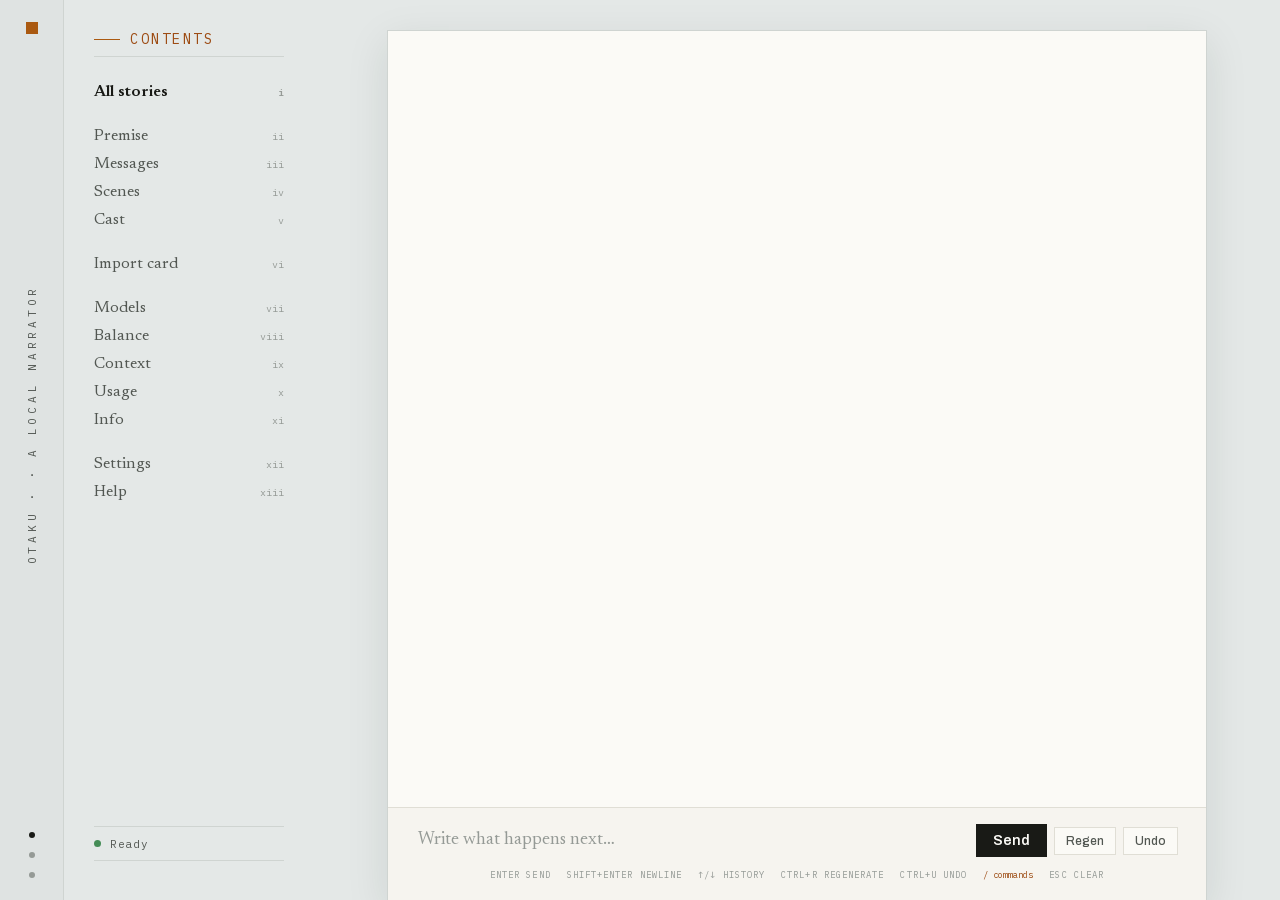
==== otaku/web/static/index.html @ f1e718d3 "The web goes REST — a button calls an endpoint, the prompt takes prose alone — and a reply typesets " ====
<!doctype html>
<html lang="en">
<head>
<meta charset="utf-8">
<meta name="viewport" content="width=device-width, initial-scale=1">
<title>otaku</title>
<!-- A placeholder mark until the app has its own again: the accent square,
     and the greyed copy `shell.disconnected` swaps in when otaku stops. -->
<link rel="icon" href="data:image/svg+xml,%3Csvg%20xmlns='http://www.w3.org/2000/svg'%20viewBox='0%200%2016%2016'%3E%3Crect%20x='3'%20y='3'%20width='10'%20height='10'%20fill='%23b06636'/%3E%3C/svg%3E" data-offline="data:image/svg+xml,%3Csvg%20xmlns='http://www.w3.org/2000/svg'%20viewBox='0%200%2016%2016'%3E%3Crect%20x='3'%20y='3'%20width='10'%20height='10'%20fill='%23a0a0a0'/%3E%3C/svg%3E">
<link rel="stylesheet" href="app.css">
<!-- The reader's own styles, loaded last so anything in them wins. Served from
     the state dir (web/custom.css); an empty stylesheet when there is none. -->
<link rel="stylesheet" href="custom.css">
</head>
<body>

<!-- =========================================================================
     SHELL — the spine, the contents, and the page. Everything otaku has to
     SAY goes to the one status line at the foot of the contents: what the
     worker is doing, what a command answered, and that the server went away.
     ====================================================================== -->
<div class="otk-app">
  <nav class="otk-spine" aria-label="Application">
    <span class="otk-spine__mark"></span>
    <div class="otk-spine__name"><span>otaku · <span data-fact="version"></span> · a local narrator</span></div>
    <button type="button" class="otk-spine__toggle" id="otk-rail-toggle" aria-controls="otk-rail" aria-expanded="false">contents</button>
    <div class="otk-spine__dots" aria-hidden="true">
      <span class="otk-spine__dot" aria-current="true"></span>
      <span class="otk-spine__dot"></span>
      <span class="otk-spine__dot"></span>
    </div>
  </nav>

  <nav class="otk-rail" id="otk-rail" aria-label="Contents">
    <div class="otk-rail__head"><span class="otk-eyebrow">Contents</span></div>
    <div class="otk-toc">
      <button type="button" class="otk-toc__row otk-toc__row--lead" data-command="/stories"><span>All stories</span><span class="otk-toc__folio">i</span></button>
      <span class="otk-toc__gap"></span>
      <button type="button" class="otk-toc__row" data-command="/system"><span>Premise</span><span class="otk-toc__folio">ii</span></button>
      <button type="button" class="otk-toc__row" data-goto="messages"><span>Messages</span><span class="otk-toc__folio">iii</span></button>
      <button type="button" class="otk-toc__row" data-command="/lore"><span>Scenes</span><span class="otk-toc__folio">iv</span></button>
      <button type="button" class="otk-toc__row" data-command="/cast"><span>Cast</span><span class="otk-toc__folio">v</span></button>
      <span class="otk-toc__gap"></span>
      <button type="button" class="otk-toc__row" data-command="/card"><span>Import card</span><span class="otk-toc__folio">vi</span></button>
      <span class="otk-toc__gap"></span>
      <button type="button" class="otk-toc__row" data-command="/model"><span>Models</span><span class="otk-toc__folio">vii</span></button>
      <button type="button" class="otk-toc__row" data-command="/balance"><span>Balance</span><span class="otk-toc__folio">viii</span></button>
      <button type="button" class="otk-toc__row" data-command="/context"><span>Context</span><span class="otk-toc__folio">ix</span></button>
      <button type="button" class="otk-toc__row" data-command="/usage"><span>Usage</span><span class="otk-toc__folio">x</span></button>
      <button type="button" class="otk-toc__row" data-command="/info"><span>Info</span><span class="otk-toc__folio">xi</span></button>
      <span class="otk-toc__gap"></span>
      <button type="button" class="otk-toc__row" data-command="/set"><span>Settings</span><span class="otk-toc__folio">xii</span></button>
      <button type="button" class="otk-toc__row" data-command="/help"><span>Help</span><span class="otk-toc__folio">xiii</span></button>
    </div>

    <!-- STATUS. One reserved line: it holds its height when empty, so nothing
         jumps. The lamp says what the session is doing — answering, working,
         gone — and the text is whatever otaku last had to say. -->
    <div class="otk-status otk-status--idle" role="status" aria-live="polite">
      <span class="otk-status__lamp"></span>
      <span class="otk-status__text"></span>
      <button type="button" class="otk-status__action" hidden></button>
    </div>

    <!-- The model in the corner is where a reader looks to check it and
         reaches to change it: the foot IS the picker's button. -->
    <button type="button" class="otk-rail__foot" data-command="/model">
      <span class="otk-rail__model" data-fact="model"></span>
      <span data-fact="engine"></span>
    </button>
  </nav>

  <main class="otk-main">
    <article class="otk-page">
      <header class="otk-runhead">
        <span class="otk-runhead__title" data-fact="story"></span>
        <span class="otk-runhead__folio" data-fact="turns"></span>
      </header>

      <!-- Turns are appended here, all of them ordinary flow children: an
           assistant reply is an <article class="otk-reply"> of prose (its
           `.otk-generating__status` under it while it arrives), a played
           line a .otk-turn interjection, a failure an .otk-error block, and
           the .otk-gap after an undo is the space the flow holds open so
           the page does not move under the reader. -->
      <div class="otk-transcript" role="log" aria-live="polite">
      </div>

      <footer class="otk-composer">
        <!-- the prefix menu: the story's own typed openers, from the shared
             table's syntax rows — built by composer.js, never hand-listed -->
        <div class="otk-prefixes" role="listbox" aria-label="Prefixes" hidden></div>

        <div class="otk-composer__row">
          <div class="otk-composer__input">
            <label class="otk-label" for="otk-msg" hidden>Your next turn</label>
            <textarea id="otk-msg" rows="1" placeholder="Write what happens next&hellip;"></textarea>
          </div>
          <div class="otk-composer__verbs">
            <!-- Send while the box is the reader's, Stop while the model has
                 it: one place, because they are one turn. Regen and Undo act
                 on the last exchange, which is why they live beside it. -->
            <button type="button" class="otk-btn otk-btn--primary" data-send>Send</button>
            <button type="button" class="otk-btn otk-btn--stop" data-stop hidden><span class="otk-btn__square"></span> Stop</button>
            <button type="button" class="otk-btn otk-btn--quiet" data-turn="regen">Regen</button>
            <button type="button" class="otk-btn otk-btn--quiet" data-turn="undo">Undo</button>
          </div>
        </div>

        <p class="otk-hints">
          <span>enter send</span><span>shift+enter newline</span><span>&uarr;/&darr; history</span>
          <span>ctrl+r regenerate</span><span>ctrl+u undo</span>
          <button type="button" class="otk-accent-ink" data-prefixes>/ commands</button>
          <span>esc clear</span>
        </p>
      </footer>
    </article>
  </main>
</div>


<!-- =========================================================================
     PANELS — auxiliary tools the reader steps out to. Native dialogs: the
     scrim is the backdrop, stacking and focus are the platform's.
     ====================================================================== -->

<!-- level 1: every story -->
<dialog class="otk-panel" data-popup="/stories" aria-label="Stories">
  <header class="otk-panel__head">
    <span class="otk-eyebrow">Stories</span>
    <span class="otk-push"></span>
    <button type="button" class="otk-btn" data-command="/new">New story</button>
    <button type="button" class="otk-btn" data-command="/import">Import story</button>
    <button type="button" class="otk-btn otk-close">Close <span class="otk-btn__key">esc</span></button>
  </header>

  <div class="otk-panel__body otk-panel__body--split">
    <div class="otk-col otk-col--divided">
      <div class="otk-col__scroll" data-list role="listbox" aria-label="Stories" tabindex="0"></div>
      <div class="otk-col__pinned">
        <label class="otk-label" for="otk-filter-stories" hidden>Filter</label>
        <input class="otk-filter" id="otk-filter-stories" type="search" placeholder="filter titles, arcs, message text">
      </div>
    </div>
    <!-- the body scrolls; the verbs are pinned under it, so a longer or
         shorter story never moves the button a reader is aiming at -->
    <div class="otk-detail">
      <div class="otk-detail__scroll" data-detail></div>
      <div class="otk-actions" data-actions></div>
    </div>
  </div>

  <footer class="otk-panel__foot"><span data-note></span></footer>
</dialog>

<!-- level 2: inside one story. Four tabs share this shell. -->
<dialog class="otk-panel" data-popup="/story" aria-label="Story">
  <header class="otk-panel__head">
    <span class="otk-eyebrow" data-story-title>Story</span>
    <span class="otk-push"></span>
    <button type="button" class="otk-btn" data-back>&larr; All stories</button>
    <button type="button" class="otk-btn otk-close">Close <span class="otk-btn__key">esc</span></button>
  </header>

  <div class="otk-tabs" role="tablist">
    <button type="button" class="otk-tab" role="tab" data-tab="premise">Premise</button>
    <button type="button" class="otk-tab" role="tab" data-tab="messages">Messages</button>
    <button type="button" class="otk-tab" role="tab" data-tab="scenes">Scenes</button>
    <button type="button" class="otk-tab" role="tab" data-tab="cast">Cast</button>
    <span class="otk-tabs__aside" data-tabs-aside></span>
  </div>

  <!-- messages: index rail, one line a turn, a reader at full measure -->
  <div class="otk-panel__body otk-panel__body--dossier" data-pane="messages" hidden>
    <div class="otk-index" data-index aria-label="Scenes"></div>
    <div class="otk-col otk-col--divided otk-col--messages">
      <div class="otk-col__scroll" data-list role="listbox" aria-label="Messages" tabindex="0"></div>
      <div class="otk-col__pinned">
        <label class="otk-label" for="otk-filter-messages" hidden>Filter</label>
        <input class="otk-filter" id="otk-filter-messages" type="search" placeholder="filter messages">
      </div>
    </div>
    <div class="otk-detail otk-detail--reader">
      <div class="otk-detail__scroll" data-detail></div>
      <div class="otk-actions" data-actions></div>
    </div>
  </div>

  <!-- scenes and cast share this pane shape: index, reading, apparatus margin -->
  <div class="otk-panel__body otk-panel__body--dossier" data-pane="scenes" hidden>
    <div class="otk-index" data-index aria-label="Scenes"></div>
    <div class="otk-reading" data-reading></div>
    <aside class="otk-margin" data-margin></aside>
  </div>

  <div class="otk-panel__body otk-panel__body--dossier" data-pane="cast" hidden>
    <div class="otk-index" data-index aria-label="Cast"></div>
    <div class="otk-reading" data-reading></div>
    <aside class="otk-margin" data-margin></aside>
  </div>

  <!-- premise: no index, one reading measure. The two ways the text gets
       here: typed, or read out of a file the reader picks — the FILE never
       leaves this machine's browser. -->
  <div class="otk-panel__body otk-panel__body--premise" data-pane="premise" hidden>
    <div class="otk-premise">
      <span class="otk-label otk-label--accent">the premise of this story</span>
      <h3 class="otk-reading__title otk-reading__title--lg">Premise</h3>
      <p class="otk-note otk-premise__lede">Sent as the system message, ahead of the scene, the cast and the recent turns.</p>
      <label class="otk-label" for="otk-premise-text" hidden>Premise</label>
      <textarea class="otk-premise__body" id="otk-premise-text" spellcheck="false"></textarea>
      <div class="otk-actions">
        <button type="button" class="otk-btn otk-btn--primary" data-save-system>Save premise</button>
        <button type="button" class="otk-btn" data-import-system>Read from a file&hellip;</button>
        <span class="otk-premise__state" data-premise-state></span>
      </div>
    </div>
  </div>

  <footer class="otk-panel__foot"><span data-note></span></footer>
</dialog>

<!-- models, with provider configuration on its own tab -->
<dialog class="otk-panel otk-panel--wide" data-popup="/model" aria-label="Models">
  <header class="otk-panel__head">
    <span class="otk-eyebrow">Models</span>
    <span class="otk-memory"><span class="otk-label">memory</span><span class="otk-memory__value" data-memory></span></span>
    <button type="button" class="otk-btn otk-close">Close <span class="otk-btn__key">esc</span></button>
  </header>

  <div class="otk-tabs" role="tablist">
    <button type="button" class="otk-tab" role="tab" data-tab="models">Models</button>
    <button type="button" class="otk-tab" role="tab" data-tab="providers">Providers</button>
    <span class="otk-tabs__aside" data-tabs-aside></span>
  </div>

  <div class="otk-panel__body otk-panel__body--models" data-pane="models" hidden>
    <div class="otk-col otk-col--divided">
      <div class="otk-col__scroll" data-list role="listbox" aria-label="Models" tabindex="0"></div>
      <div class="otk-col__pinned">
        <label class="otk-label" for="otk-filter-models" hidden>Filter</label>
        <input class="otk-filter" id="otk-filter-models" type="search" placeholder="filter model name">
      </div>
    </div>
    <div class="otk-detail">
      <div class="otk-detail__scroll" data-detail></div>
      <div class="otk-actions" data-actions></div>
    </div>
  </div>

  <div class="otk-panel__body otk-panel__body--split" data-pane="providers" hidden>
    <div class="otk-col otk-col--divided">
      <div class="otk-col__scroll" data-list role="listbox" aria-label="Providers" tabindex="0"></div>
    </div>
    <div class="otk-detail">
      <div class="otk-detail__scroll" data-detail></div>
      <div class="otk-actions" data-actions></div>
    </div>
  </div>

  <footer class="otk-panel__foot"><span data-note></span></footer>
</dialog>

<!-- context: the request as a document -->
<dialog class="otk-panel otk-panel--read" data-popup="/context" aria-label="Context">
  <header class="otk-panel__head">
    <span class="otk-eyebrow">Context</span>
    <p class="otk-note">what the next reply will be asked with</p>
    <button type="button" class="otk-btn otk-close">Close <span class="otk-btn__key">esc</span></button>
  </header>
  <div class="otk-context" data-context tabindex="-1" autofocus></div>
  <footer class="otk-panel__foot"><span data-note></span></footer>
</dialog>

<!-- a docket: usage, balance and info all use this slip -->
<dialog data-popup="/report" aria-label="Report">
  <section class="otk-docket">
    <div class="otk-docket__tear"></div>
    <div class="otk-docket__body" tabindex="-1" autofocus>
      <span class="otk-eyebrow" data-title></span>
      <div class="otk-tabs otk-tabs--docket" role="tablist" data-scopes hidden></div>
      <div class="otk-slot" data-report-body></div>
    </div>
    <div class="otk-docket__foot">
      <span class="otk-docket__note" data-note></span>
      <button type="button" class="otk-btn otk-close">Close <span class="otk-btn__key">esc</span></button>
    </div>
    <div class="otk-docket__tear otk-docket__tear--bottom"></div>
  </section>
</dialog>

<!-- the settings docket: every knob is one of the /set commands -->
<dialog data-popup="/set" aria-label="Settings">
  <section class="otk-docket">
    <div class="otk-docket__tear"></div>
    <div class="otk-docket__body" tabindex="-1" autofocus>
      <span class="otk-eyebrow">Settings</span>
      <div class="otk-hr"></div>
      <div class="otk-slot" data-knobs></div>
    </div>
    <div class="otk-docket__foot">
      <span class="otk-docket__note" data-note></span>
      <button type="button" class="otk-btn otk-close">Close <span class="otk-btn__key">esc</span></button>
    </div>
    <div class="otk-docket__tear otk-docket__tear--bottom"></div>
  </section>
</dialog>

<!-- the help docket: the keys, and the language they are typed in -->
<dialog data-popup="/help" aria-label="Help">
  <section class="otk-docket otk-docket--wide">
    <div class="otk-docket__tear"></div>
    <div class="otk-docket__body" tabindex="-1" autofocus>
      <span class="otk-eyebrow">Help</span>
      <div class="otk-hr"></div>
      <div class="otk-slot" data-help-body></div>
    </div>
    <div class="otk-docket__foot">
      <span class="otk-docket__note" data-note></span>
      <button type="button" class="otk-btn otk-close">Close <span class="otk-btn__key">esc</span></button>
    </div>
    <div class="otk-docket__tear otk-docket__tear--bottom"></div>
  </section>
</dialog>


<!-- =========================================================================
     DIALOGS — one decision, always dismissible
     ====================================================================== -->

<dialog class="otk-dialog" data-dialog="delete-story" aria-labelledby="otk-del-title">
  <span class="otk-eyebrow" data-title id="otk-del-title">Delete this story?</span>
  <div class="otk-dialog__subject">
    <span class="otk-dialog__name"></span>
    <span class="otk-index__sub"></span>
  </div>
  <p class="otk-dialog__body"></p>
  <div class="otk-dialog__foot">
    <span class="otk-dialog__escape">esc cancels</span>
    <button type="button" class="otk-btn" data-choice="cancel" autofocus>Cancel</button>
    <button type="button" class="otk-btn otk-btn--danger" data-choice="delete">Delete</button>
  </div>
</dialog>

<!-- the same shape with choices instead of a message: resume above the tail -->
<dialog class="otk-dialog" data-dialog="landing" aria-labelledby="otk-resume-title">
  <span class="otk-eyebrow" data-title id="otk-resume-title"></span>
  <p class="otk-dialog__body"></p>
  <div class="otk-choices" role="radiogroup">
    <button type="button" class="otk-choice" data-select="fork" role="radio" aria-checked="true">
      <span class="otk-choice__name">Fork</span>
      <span class="otk-choice__desc">Continue in a new story from here</span>
    </button>
    <button type="button" class="otk-choice" data-select="truncate" role="radio" aria-checked="false">
      <span class="otk-choice__name">Set aside</span>
      <span class="otk-choice__desc">Keep them out of the story, in the database</span>
    </button>
  </div>
  <div class="otk-dialog__foot">
    <span class="otk-dialog__escape">esc cancels</span>
    <button type="button" class="otk-btn" data-choice="cancel">Cancel</button>
    <button type="button" class="otk-btn otk-btn--primary" data-choice="confirm">Fork</button>
  </div>
</dialog>

<!-- a story to start, and the one thing worth saying up front -->
<dialog class="otk-dialog" data-dialog="new-story" aria-labelledby="otk-new-title">
  <span class="otk-eyebrow" data-title id="otk-new-title">New story</span>
  <div class="otk-dialog__field">
    <label class="otk-label" for="otk-new-name">title</label>
    <input class="otk-field" id="otk-new-name" type="text" placeholder="optional">
  </div>
  <p class="otk-note">Leave it empty and the listing names the story from its first scene.</p>
  <div class="otk-dialog__foot">
    <span class="otk-dialog__escape">esc cancels</span>
    <button type="button" class="otk-btn" data-choice="cancel">Cancel</button>
    <button type="button" class="otk-btn otk-btn--primary" data-choice="start">Start</button>
  </div>
</dialog>

<!-- a name to give: the story the browser is on -->
<dialog class="otk-dialog" data-dialog="rename" aria-labelledby="otk-rename-title">
  <span class="otk-eyebrow" data-title id="otk-rename-title">Rename story</span>
  <p class="otk-dialog__body"></p>
  <label class="otk-label" for="otk-rename" hidden>Title</label>
  <input class="otk-field" id="otk-rename" type="text">
  <div class="otk-dialog__foot">
    <span class="otk-dialog__escape">esc cancels</span>
    <button type="button" class="otk-btn" data-choice="cancel">Cancel</button>
    <button type="button" class="otk-btn otk-btn--primary" data-choice="rename">Rename</button>
  </div>
</dialog>

<!-- the plainest of the family: a question and the button that answers it -->
<dialog class="otk-dialog" data-dialog="confirm" aria-labelledby="otk-confirm-title">
  <span class="otk-eyebrow" data-title id="otk-confirm-title"></span>
  <p class="otk-dialog__body"></p>
  <p class="otk-note" data-note hidden></p>
  <div class="otk-dialog__foot">
    <span class="otk-dialog__escape">esc cancels</span>
    <button type="button" class="otk-btn" data-choice="cancel">Cancel</button>
    <button type="button" class="otk-btn otk-btn--primary" data-choice="confirm" autofocus></button>
  </div>
</dialog>

<!-- an answer the reader asked for and cannot act on: one door out -->
<dialog class="otk-dialog" data-dialog="told" aria-labelledby="otk-told-title">
  <span class="otk-eyebrow" data-title id="otk-told-title"></span>
  <p class="otk-dialog__body"></p>
  <div class="otk-dialog__foot">
    <span class="otk-dialog__escape">esc closes</span>
    <button type="button" class="otk-btn otk-btn--primary" data-choice="ok" autofocus>Close</button>
  </div>
</dialog>

<!-- the drop-zone dialog: a card in, with the name it speaks to on its face
     — the one question a card import asks, answered where the card is
     chosen -->
<dialog class="otk-dialog" data-dialog="card" aria-labelledby="otk-card-title">
  <span class="otk-eyebrow" data-title id="otk-card-title">Import a character card</span>

  <!-- STATE: .is-dragover while a file is over it, .is-filled once dropped.
       It takes the focus so no text field does: the dialog opens on the
       question it is asking — which file — and not with a caret blinking
       in a rename nobody asked for. -->
  <label class="otk-dropzone" for="otk-card-file" tabindex="-1" autofocus>
    <span class="otk-dropzone__file" data-file hidden></span>
    <span class="otk-dropzone__label">Drop a PNG or JSON card here</span>
    <span class="otk-label otk-label--accent">or choose a file</span>
    <input id="otk-card-file" type="file" accept=".png,.json" hidden>
  </label>

  <div class="otk-field-row otk-field-row--card">
    <label class="otk-label" for="otk-card-name">import as</label>
    <input class="otk-field" id="otk-card-name" type="text" placeholder="optional rename">
    <label class="otk-label" for="otk-card-persona">user name</label>
    <input class="otk-field" id="otk-card-persona" type="text" placeholder="who you play" required>
  </div>
  <p class="otk-note" data-persona-note hidden>The card writes to <span class="otk-code">{{user}}</span>; whatever is here replaces it.</p>

  <span class="otk-label" data-outcomes-label hidden>This import will</span>
  <div class="otk-outcomes" data-outcomes hidden></div>
  <p class="otk-note" data-card-note hidden></p>

  <div class="otk-dialog__foot">
    <span class="otk-dialog__escape">joins the current story</span>
    <button type="button" class="otk-btn" data-choice="cancel">Cancel</button>
    <button type="button" class="otk-btn otk-btn--primary" data-choice="import">Import</button>
  </div>
</dialog>

<script type="module" src="app.js"></script>
</body>
</html>
---- otaku/web/static/app.css ----
/* =============================================================================
   otaku — app.css
   Every value the interface uses is a token declared in :root below. Nothing in
   the component layer hard-codes a colour, a face, a size or a length, so a
   theme is a list of custom-property overrides and nothing else.
   Load order:  app.css  →  custom.css   (custom.css is the reader's, and wins)
   The token contract is docs/web_tokens.md.
   ========================================================================== */

/* --- the three faces, bundled ---------------------------------------------
   Archivo and Newsreader are variable files (weight, and Newsreader's optical
   size, live in the file). Literata is the prose face's fallback for the
   scripts Newsreader does not cover: only its extended subsets are declared,
   so Latin never leaves the primary face, and size-adjust matches its visual
   size — the figure is tuned by eye, and applies wherever Literata stands in.
   IBM Plex Sans plays the same part for Archivo. */
@font-face { font-family: 'Archivo'; font-style: normal; font-weight: 400 800; font-display: swap; src: url('fonts/Archivo-v25-latin.woff2') format('woff2'); unicode-range: U+0000-00FF, U+0131, U+0152-0153, U+02BB-02BC, U+02C6, U+02DA, U+02DC, U+0304, U+0308, U+0329, U+2000-206F, U+20AC, U+2122, U+2191, U+2193, U+2212, U+2215, U+FEFF, U+FFFD; }
@font-face { font-family: 'Archivo'; font-style: normal; font-weight: 400 800; font-display: swap; src: url('fonts/Archivo-v25-latin-ext.woff2') format('woff2'); unicode-range: U+0100-02BA, U+02BD-02C5, U+02C7-02CC, U+02CE-02D7, U+02DD-02FF, U+0304, U+0308, U+0329, U+1D00-1DBF, U+1E00-1E9F, U+1EF2-1EFF, U+2020, U+20A0-20AB, U+20AD-20C0, U+2113, U+2C60-2C7F, U+A720-A7FF; }
@font-face { font-family: 'Newsreader'; font-style: normal; font-weight: 400 600; font-display: swap; src: url('fonts/Newsreader-v26-latin.woff2') format('woff2'); unicode-range: U+0000-00FF, U+0131, U+0152-0153, U+02BB-02BC, U+02C6, U+02DA, U+02DC, U+0304, U+0308, U+0329, U+2000-206F, U+20AC, U+2122, U+2191, U+2193, U+2212, U+2215, U+FEFF, U+FFFD; }
@font-face { font-family: 'Newsreader'; font-style: normal; font-weight: 400 600; font-display: swap; src: url('fonts/Newsreader-v26-latin-ext.woff2') format('woff2'); unicode-range: U+0100-02BA, U+02BD-02C5, U+02C7-02CC, U+02CE-02D7, U+02DD-02FF, U+0304, U+0308, U+0329, U+1D00-1DBF, U+1E00-1E9F, U+1EF2-1EFF, U+2020, U+20A0-20AB, U+20AD-20C0, U+2113, U+2C60-2C7F, U+A720-A7FF; }
@font-face { font-family: 'Newsreader'; font-style: italic; font-weight: 400 600; font-display: swap; src: url('fonts/Newsreader-v26-italic-latin.woff2') format('woff2'); unicode-range: U+0000-00FF, U+0131, U+0152-0153, U+02BB-02BC, U+02C6, U+02DA, U+02DC, U+0304, U+0308, U+0329, U+2000-206F, U+20AC, U+2122, U+2191, U+2193, U+2212, U+2215, U+FEFF, U+FFFD; }
@font-face { font-family: 'Newsreader'; font-style: italic; font-weight: 400 600; font-display: swap; src: url('fonts/Newsreader-v26-italic-latin-ext.woff2') format('woff2'); unicode-range: U+0100-02BA, U+02BD-02C5, U+02C7-02CC, U+02CE-02D7, U+02DD-02FF, U+0304, U+0308, U+0329, U+1D00-1DBF, U+1E00-1E9F, U+1EF2-1EFF, U+2020, U+20A0-20AB, U+20AD-20C0, U+2113, U+2C60-2C7F, U+A720-A7FF; }
@font-face { font-family: 'Literata'; font-style: normal; font-weight: 400 600; font-display: swap; size-adjust: 92%; src: url('fonts/Literata-v40-cyrillic.woff2') format('woff2'); unicode-range: U+0301, U+0400-045F, U+0490-0491, U+04B0-04B1, U+2116; }
@font-face { font-family: 'Literata'; font-style: normal; font-weight: 400 600; font-display: swap; size-adjust: 92%; src: url('fonts/Literata-v40-cyrillic-ext.woff2') format('woff2'); unicode-range: U+0460-052F, U+1C80-1C8A, U+20B4, U+2DE0-2DFF, U+A640-A69F, U+FE2E-FE2F; }
@font-face { font-family: 'Literata'; font-style: italic; font-weight: 400 600; font-display: swap; size-adjust: 92%; src: url('fonts/Literata-v40-italic-cyrillic.woff2') format('woff2'); unicode-range: U+0301, U+0400-045F, U+0490-0491, U+04B0-04B1, U+2116; }
@font-face { font-family: 'Literata'; font-style: italic; font-weight: 400 600; font-display: swap; size-adjust: 92%; src: url('fonts/Literata-v40-italic-cyrillic-ext.woff2') format('woff2'); unicode-range: U+0460-052F, U+1C80-1C8A, U+20B4, U+2DE0-2DFF, U+A640-A69F, U+FE2E-FE2F; }
@font-face { font-family: 'IBM Plex Sans'; font-style: normal; font-weight: 400; font-display: swap; src: url('fonts/IBMPlexSans-400.woff2') format('woff2'); }
@font-face { font-family: 'IBM Plex Sans'; font-style: normal; font-weight: 500; font-display: swap; src: url('fonts/IBMPlexSans-500.woff2') format('woff2'); }
@font-face { font-family: 'IBM Plex Sans'; font-style: normal; font-weight: 600; font-display: swap; src: url('fonts/IBMPlexSans-600.woff2') format('woff2'); }
@font-face { font-family: 'IBM Plex Mono'; font-style: normal; font-weight: 400; font-display: swap; src: url('fonts/IBMPlexMono-400.woff2') format('woff2'); }
@font-face { font-family: 'IBM Plex Mono'; font-style: normal; font-weight: 500; font-display: swap; src: url('fonts/IBMPlexMono-500.woff2') format('woff2'); }
@font-face { font-family: 'IBM Plex Mono'; font-style: normal; font-weight: 600; font-display: swap; src: url('fonts/IBMPlexMono-600.woff2') format('woff2'); }

/* =============================================================================
   TOKENS — the public contract. Override any of these in custom.css.
   ========================================================================== */
:root {
  color-scheme: light;

  /* -- ground ------------------------------------------------------------- */
  --otk-desk:        oklch(0.928 0.005 175);  /* the surface the page lies on */
  --otk-spine-bg:    oklch(0.912 0.005 175);  /* the app's left rail         */
  --otk-paper:       oklch(0.984 0.005 95);   /* the page, panels, dialogs   */
  --otk-well:        oklch(0.955 0.008 95);   /* inside an editable field    */
  --otk-edit-bg:     oklch(0.996 0.003 95);   /* an open field, being typed  */
  --otk-band:        oklch(0.968 0.007 95);   /* footers, rails, index       */

  /* -- ink ---------------------------------------------------------------- */
  --otk-ink:         oklch(0.215 0.008 120);  /* titles, primary button      */
  --otk-body:        oklch(0.27 0.012 90);    /* running prose               */
  --otk-muted:       oklch(0.45 0.01 150);    /* labels, secondary text      */
  --otk-faint:       oklch(0.68 0.008 150);   /* read-only, hints, absent    */

  /* -- rules -------------------------------------------------------------- */
  --otk-line:        oklch(0.865 0.006 165);  /* panel edges, hard rules     */
  --otk-line-soft:   oklch(0.90 0.012 95);    /* rules inside paper          */

  /* -- accent and status -------------------------------------------------- */
  --otk-accent:      oklch(0.55 0.13 55);     /* rules, marks, selection     */
  --otk-accent-ink:  oklch(0.51 0.125 50);    /* accent used as text         */
  --otk-accent-tint: oklch(0.55 0.13 55 / 0.08);
  --otk-dialogue:    oklch(0.48 0.11 255);    /* spoken lines                */
  --otk-dialogue-weight: inherit;             /* their weight, if not the prose's */
  --otk-em:          inherit;                 /* the model's *emphasis*: italic, no colour of its own */
  --otk-strong:      inherit;                 /* its **weight** mark, likewise */
  --otk-strong-weight: 600;                   /* a real cut, not a synthesised 700 */
  --otk-ok:          oklch(0.58 0.11 150);    /* answering, resident         */
  --otk-danger:      oklch(0.5 0.14 30);      /* delete, stop, and failures  */

  /* -- three voices, one job each ----------------------------------------- */
  --otk-font-prose:   'Newsreader', 'Literata', Georgia, serif;
  --otk-font-display: 'Archivo', 'IBM Plex Sans', system-ui, sans-serif;
  --otk-font-mono:    'IBM Plex Mono', ui-monospace, monospace;

  /* -- type scale --------------------------------------------------------- */
  --otk-size-title:   26px;  /* panel subject, display face, 800            */
  --otk-size-head:    19px;  /* group head, display face, 800               */
  --otk-size-page:    19px;  /* the story, prose face                       */
  --otk-size-read:    17px;  /* long prose in a panel                       */
  --otk-size-row:     17px;  /* a list row, prose face                      */
  --otk-size-note:    16px;  /* notes and captions, prose face              */
  --otk-size-ui:      14px;  /* every button and tab, display face          */
  --otk-size-mono:    14px;  /* fields, filters, model names                */
  --otk-size-mono-sm: 13px;  /* facts, urls                                 */
  --otk-size-small:   12px;  /* counts                                      */
  --otk-size-label:   11px;  /* section eyebrow                             */
  --otk-size-foot:    10px;  /* panel footer                                */
  --otk-size-tag:      9px;  /* kind tags, turn rubric                      */

  --otk-leading-page:  1.68;
  --otk-leading-read:  1.72;
  --otk-leading-row:   1.35;

  --otk-track-eyebrow: 0.18em;  /* panel title                              */
  --otk-track-label:   0.22em;  /* section head                             */
  --otk-track-foot:    0.12em;  /* footers                                  */
  --otk-track-tag:     0.20em;

  /* -- metrics ------------------------------------------------------------ */
  --otk-radius:      0px;      /* print discipline: nothing is rounded      */
  --otk-hair:        1px;
  --otk-mark:        2px;      /* the selection rule on a row               */
  --otk-rule-w:      26px;     /* the accent rule of a panel title          */

  --otk-btn-pad:     8px 16px; /* ONE box for every button                  */
  --otk-field-pad:   7px 11px;
  --otk-panel-pad:   26px;
  --otk-page-pad:    72px;
  --otk-dialog-pad:  26px 28px;

  /* -- shell -------------------------------------------------------------- */
  --otk-spine-w:     64px;
  --otk-rail-w:      250px;
  --otk-page-max:    820px;

  /* -- panel ladder ------------------------------------------------------- */
  --otk-scrollbar-w:  10px;    /* the app styles its own scrollbars        */
  --otk-scrollbar-thumb: oklch(0.80 0.008 165);
  --otk-size-display: 31px;    /* a reading column's own title            */
  --otk-col-lamp:     10px;    /* the resident/answering lamp gutter      */
  --otk-col-size:     66px;    /* a model's size column                   */
  --otk-col-count:    46px;    /* a count column                          */
  --otk-col-ago:      30px;    /* a "2h ago" column                       */
  --otk-reader-w:     400px;   /* the right pane, identical in all lenses  */
  --otk-measure:      860px;   /* a reading line, wherever prose is set    */
  --otk-premise-w:    700px;   /* the premise measure                      */
  --otk-panel-wide:  1600px;   /* models: list plus detail                  */
  --otk-panel-story: 1620px;   /* stories and a story share one box         */
  --otk-panel-read:  1100px;   /* context: one reading column               */
  --otk-dialog-w:    440px;    /* every dialog                             */
  --otk-docket-w:    488px;    /* a slip: usage, settings                   */
  --otk-docket-h:    390px;    /* a slip torn to a set length: balance      */

  /* -- depth -------------------------------------------------------------- */
  --otk-shadow-page:  0 12px 40px oklch(0.25 0.02 170 / 0.10);
  --otk-shadow-panel: 0 24px 80px oklch(0.22 0.02 70 / 0.35);
  --otk-shadow-slip:  0 8px 24px oklch(0.22 0.02 70 / 0.16);
  --otk-scrim:        oklch(0.928 0.005 175 / 0.82);
  --otk-scrim-blur:   4px;
}

/* A dark theme is this list and nothing more. The page follows the OS;
   `data-theme` on <html> pins it either way, and custom.css outranks both. */
[data-theme="dark"] {
  color-scheme: dark;
  --otk-desk:        oklch(0.22 0.006 175);
  --otk-spine-bg:    oklch(0.19 0.006 175);
  --otk-paper:       oklch(0.26 0.008 90);
  --otk-well:        oklch(0.23 0.008 90);
  --otk-band:        oklch(0.24 0.008 90);
  --otk-ink:         oklch(0.94 0.006 95);
  --otk-body:        oklch(0.88 0.008 95);
  --otk-muted:       oklch(0.70 0.01 150);
  --otk-faint:       oklch(0.55 0.008 150);
  --otk-line:        oklch(0.38 0.008 165);
  --otk-line-soft:   oklch(0.33 0.008 95);
  --otk-accent:      oklch(0.68 0.13 55);
  --otk-accent-ink:  oklch(0.74 0.12 55);
  --otk-accent-tint: oklch(0.68 0.13 55 / 0.14);
  --otk-dialogue:    oklch(0.76 0.10 255);
  --otk-scrollbar-thumb: oklch(0.42 0.008 165);
  --otk-shadow-page:  none;
  --otk-shadow-panel: 0 24px 80px oklch(0 0 0 / 0.5);
  --otk-shadow-slip:  0 8px 24px oklch(0 0 0 / 0.4);
  --otk-scrim:        oklch(0.22 0.006 175 / 0.84);
}
@media (prefers-color-scheme: dark) {
  :root:not([data-theme="light"]) {
    color-scheme: dark;
    --otk-desk:        oklch(0.22 0.006 175);
    --otk-spine-bg:    oklch(0.19 0.006 175);
    --otk-paper:       oklch(0.26 0.008 90);
    --otk-well:        oklch(0.23 0.008 90);
    --otk-band:        oklch(0.24 0.008 90);
    --otk-ink:         oklch(0.94 0.006 95);
    --otk-body:        oklch(0.88 0.008 95);
    --otk-muted:       oklch(0.70 0.01 150);
    --otk-faint:       oklch(0.55 0.008 150);
    --otk-line:        oklch(0.38 0.008 165);
    --otk-line-soft:   oklch(0.33 0.008 95);
    --otk-accent:      oklch(0.68 0.13 55);
    --otk-accent-ink:  oklch(0.74 0.12 55);
    --otk-accent-tint: oklch(0.68 0.13 55 / 0.14);
    --otk-dialogue:    oklch(0.76 0.10 255);
    --otk-scrollbar-thumb: oklch(0.42 0.008 165);
    --otk-shadow-page:  none;
    --otk-shadow-panel: 0 24px 80px oklch(0 0 0 / 0.5);
    --otk-shadow-slip:  0 8px 24px oklch(0 0 0 / 0.4);
    --otk-scrim:        oklch(0.22 0.006 175 / 0.84);
  }
}

/* =============================================================================
   RESET
   ========================================================================== */
*, *::before, *::after { box-sizing: border-box; }
html, body { margin: 0; height: 100%; }
body {
  background: var(--otk-desk);
  color: var(--otk-body);
  font-family: var(--otk-font-display);
  -webkit-font-smoothing: antialiased;
}
button { font: inherit; color: inherit; background: none; border: 0; padding: 0; cursor: pointer; text-align: left; }
button:disabled { cursor: default; }
a { color: var(--otk-accent-ink); text-decoration: none; }
a:hover { color: var(--otk-accent); }
::selection { background: var(--otk-accent-tint); }

/* The app styles its own scrollbars: a squared thumb on the band, a hairline
   track edge, no arrows — so a scrolling edge still reads as a ruled margin.
   NOTE: Chrome ignores ::-webkit-scrollbar as soon as scrollbar-width is set,
   so the standard properties are given only to engines that lack it. */
*::-webkit-scrollbar { width: var(--otk-scrollbar-w); height: var(--otk-scrollbar-w); background: var(--otk-band); }
*::-webkit-scrollbar-track { background: var(--otk-band); border-left: var(--otk-hair) solid var(--otk-line-soft); }
*::-webkit-scrollbar-thumb { background: var(--otk-scrollbar-thumb); border: 2px solid var(--otk-band); }
*::-webkit-scrollbar-thumb:hover { background: var(--otk-muted); }
*::-webkit-scrollbar-thumb:active { background: var(--otk-ink); }
*::-webkit-scrollbar-corner { background: var(--otk-band); }
@supports not selector(::-webkit-scrollbar) {
  * { scrollbar-width: thin; scrollbar-color: var(--otk-scrollbar-thumb) var(--otk-band); }
}
/* every scrolling column reserves the gutter, so columns stay aligned */
.otk-col__scroll, .otk-detail__scroll, .otk-index__list, .otk-reading, .otk-margin,
.otk-transcript, .otk-docket__body, .otk-premise__body, .otk-context { scrollbar-gutter: stable; }
:focus-visible { outline: var(--otk-mark) solid var(--otk-accent); outline-offset: 2px; }
[hidden] { display: none !important; }

/* =============================================================================
   ATOMS
   ========================================================================== */

/* the title of a panel: mono caps behind an accent rule */
.otk-eyebrow {
  display: inline-flex; align-items: center; gap: 10px;
  font-family: var(--otk-font-mono); font-size: var(--otk-size-mono);
  letter-spacing: var(--otk-track-eyebrow); text-transform: uppercase;
  color: var(--otk-accent-ink);
}
.otk-eyebrow::before {
  content: ""; width: var(--otk-rule-w); height: var(--otk-hair);
  background: var(--otk-accent); flex: none;
}

/* a section inside a panel: same voice, smaller, no rule */
.otk-label {
  font-family: var(--otk-font-mono); font-size: var(--otk-size-label);
  letter-spacing: var(--otk-track-label); text-transform: uppercase;
  color: var(--otk-muted);
}
.otk-label--ink { color: var(--otk-ink); font-weight: 500; }

/* a section inside a docket: it outranks the names beneath it, so it is the
   display face at reading size over a rule — not a smaller mono caption */
.otk-section {
  display: flex; align-items: baseline; gap: 10px;
  margin-top: 4px; padding-bottom: 7px;
  border-bottom: var(--otk-hair) solid var(--otk-ink);
  font-family: var(--otk-font-display); font-size: 17px; font-weight: 700;
  letter-spacing: -0.01em; color: var(--otk-ink);
}
.otk-section__count { margin-left: auto; font-family: var(--otk-font-mono); font-size: var(--otk-size-small); font-weight: 400; letter-spacing: 0.04em; color: var(--otk-faint); }

/* Editing happens in place: the field IS the text, inheriting whatever face
   the element it carries sets — so a summary, a journal entry and a
   description all edit identically and nothing reflows. Declared here, above
   every component, so a component's own type always outranks the reset. It
   carries no rule of its own in any state: what says a field can be edited is
   the line under it (`.otk-edit`), which names it. */
.otk-editable {
  display: block; margin: 0; padding: 0;
  font: inherit; color: inherit; line-height: inherit; letter-spacing: inherit;
  background: none; border: 0;
  border-radius: 0; resize: none; field-sizing: content; overflow: hidden;
  /* A form control in a flex column has no content-based minimum the way a
     paragraph does: without this, a reading column taller than its box
     squeezes the heading it starts with down to a single pixel. */
  flex: none;
}
/* The BOX has to outrank the component's, where the type above must not: a
   lede brings its own rule and padding, and a field wearing that class is
   the text, not a boxed copy of it. Qualifying by element wins on
   specificity, so this holds wherever the rule sits in the file. */
textarea.otk-editable { margin: 0; padding: 0; border: 0; }
/* A rendering standing in for a field: it keeps the newlines the field
   would have shown, so the two occupy the same box and opening one moves
   nothing. `.otk-reader` holds both, only ever one of them visible. */
.otk-typeset { white-space: pre-wrap; }
.otk-reader { display: flex; flex-direction: column; }
/* Open for typing: a white ground, and NOT ONE WORD MOVES. The ground is a
   spread shadow, not padding — padding would eat the measure and rewrap the
   prose under the caret, and a padding shorthand would overwrite whatever box
   the field's own class gave it (the lede's, for one) and drag the page up
   behind it. A shadow is painted outside the border box and costs no layout
   at all, so every field opens the same way whatever its own box. It is kept
   to the 4px a passage leaves between its rubric and its text: a ground that
   reached further would print over the label above it. */
.otk-editable:focus {
  outline: none;
  background: var(--otk-edit-bg);
  box-shadow: 0 0 0 4px var(--otk-edit-bg);
}
/* On a leader the value sizes to its own text, so an empty one would be a
   field nobody can see: it keeps a floor, and figures stay where they belong. */
.otk-leader .otk-editable { min-width: 9ch; text-align: right; }
/* An empty field stands at its default, and a default is an absent value:
   it is said in words, in the same face `.otk-absent` says every other one
   — whether the field was never set or was just cleared. */
.otk-leader .otk-editable::placeholder { font-family: var(--otk-font-prose); font-style: italic; color: var(--otk-faint); opacity: 1; }

/* The line under an editable value: what it is at rest, how to commit it
   while the caret is in it. The swap is the browser's — no state to keep. */
.otk-edit { display: flex; flex-direction: column; gap: 6px; max-width: var(--otk-measure); }
.otk-edit__hint { display: flex; align-items: baseline; gap: 12px; font-family: var(--otk-font-mono); font-size: var(--otk-size-label); letter-spacing: 0.06em; text-transform: uppercase; color: var(--otk-faint); }
.otk-edit__hint--editing { display: none; }
.otk-edit:focus-within .otk-edit__hint--resting { display: none; }
.otk-edit:focus-within .otk-edit__hint--editing { display: flex; }
.otk-edit__key { color: var(--otk-faint); }

/* one box for every button */
.otk-btn {
  display: inline-flex; align-items: center; gap: 9px;
  font-family: var(--otk-font-display); font-size: var(--otk-size-ui); font-weight: 500;
  color: var(--otk-body); background: var(--otk-paper);
  border: var(--otk-hair) solid var(--otk-line); border-radius: var(--otk-radius);
  padding: var(--otk-btn-pad);
}
.otk-btn:hover:not(:disabled):not([aria-disabled="true"]) { border-color: var(--otk-ink); }
.otk-btn--primary {                     /* ink, not accent: a stamp */
  font-weight: 600; color: var(--otk-paper);
  background: var(--otk-ink); border-color: var(--otk-ink);
}
.otk-btn--danger { color: var(--otk-danger); border-color: var(--otk-danger); }
.otk-btn--quiet {                       /* Regen, Undo: the only smaller chip */
  font-size: var(--otk-size-small); color: var(--otk-muted);
  border-color: var(--otk-line-soft); padding: 6px 11px;
}
.otk-btn--stop { font-weight: 600; color: var(--otk-paper); background: var(--otk-danger); border-color: var(--otk-danger); }
.otk-btn__square { width: 9px; height: 9px; background: currentColor; flex: none; }
.otk-btn[aria-disabled="true"], .otk-btn:disabled { color: var(--otk-faint); border-color: var(--otk-line-soft); background: var(--otk-paper); pointer-events: none; }
.otk-btn__key {                         /* the typed keyboard hint inside a button */
  font-family: var(--otk-font-mono); font-size: var(--otk-size-foot);
  letter-spacing: 0.1em; text-transform: uppercase; color: var(--otk-faint);
}

/* an editable value */
.otk-field {
  display: block; width: 100%;
  font-family: var(--otk-font-prose); font-size: var(--otk-size-note);
  line-height: 1.5; color: var(--otk-ink);
  background: var(--otk-well); border: var(--otk-hair) solid var(--otk-line-soft);
  border-radius: var(--otk-radius); padding: var(--otk-field-pad);
}
.otk-field--mono { font-family: var(--otk-font-mono); font-size: var(--otk-size-mono); }
.otk-field:focus-within, .otk-field:focus { border-color: var(--otk-accent); outline: none; }

/* a derived value: never editable, and says so without relying on colour */
.otk-derived {
  margin: 0;
  border-left: var(--otk-hair) solid var(--otk-line-soft); padding-left: 11px;
  font-family: var(--otk-font-prose); font-size: var(--otk-size-note);
  font-style: italic; line-height: 1.55; color: var(--otk-muted);
}
.otk-derived__flag {
  display: block; font-family: var(--otk-font-mono); font-size: var(--otk-size-tag);
  letter-spacing: 0.14em; text-transform: uppercase; color: var(--otk-faint);
}

/* a value that does not exist yet */
.otk-pending {
  border: var(--otk-hair) dashed var(--otk-line-soft); padding: 6px 9px;
  font-family: var(--otk-font-prose); font-size: var(--otk-size-note);
  font-style: italic; color: var(--otk-faint);
}

.otk-note {
  margin: 0; font-family: var(--otk-font-prose); font-size: var(--otk-size-note);
  font-style: italic; line-height: 1.55; color: var(--otk-faint);
}

/* a dotted leader: name left, value right */
.otk-leader { display: flex; align-items: baseline; gap: 6px; padding: 3px 0; font-family: var(--otk-font-mono); font-size: var(--otk-size-mono); color: var(--otk-muted); }
.otk-leader::after { content: ""; flex: 1; order: 1; border-bottom: var(--otk-hair) dotted var(--otk-line); translate: 0 -4px; }
.otk-leader > :last-child { order: 2; color: var(--otk-body); font-variant-numeric: tabular-nums; }

.otk-dot { width: 7px; height: 7px; border-radius: 50%; background: var(--otk-ok); flex: none; }
.otk-dot--off { background: none; border: var(--otk-hair) solid var(--otk-line); border-radius: 0; }
.otk-dot--sm { width: 6px; height: 6px; }

.otk-tag {
  flex: none;
  font-family: var(--otk-font-mono); font-size: var(--otk-size-tag);
  letter-spacing: var(--otk-track-foot); text-transform: uppercase;
  color: var(--otk-faint); border: var(--otk-hair) solid var(--otk-line-soft);
  padding: 1px 5px;
}

/* =============================================================================
   SHELL
   ========================================================================== */
.otk-app { display: grid; grid-template-columns: var(--otk-spine-w) var(--otk-rail-w) minmax(0, 1fr); height: 100dvh; overflow: hidden; }

.otk-spine { display: flex; flex-direction: column; align-items: center; padding: 22px 0; background: var(--otk-spine-bg); border-right: var(--otk-hair) solid var(--otk-line); }
.otk-spine__mark { width: 12px; height: 12px; background: var(--otk-accent); flex: none; }
.otk-app.is-offline .otk-spine__mark { background: var(--otk-faint); }
.otk-spine__name { flex: 1; min-height: 0; overflow: hidden; display: flex; align-items: center; }
.otk-spine__name > span { writing-mode: vertical-rl; transform: rotate(180deg); white-space: nowrap; font-family: var(--otk-font-mono); font-size: var(--otk-size-label); letter-spacing: 0.34em; text-transform: uppercase; color: var(--otk-muted); }
.otk-spine__toggle { flex: none; margin-top: 14px; display: none; font-family: var(--otk-font-mono); font-size: var(--otk-size-tag); letter-spacing: var(--otk-track-foot); text-transform: uppercase; color: var(--otk-muted); writing-mode: vertical-rl; padding: 8px 0; }
.otk-spine__dots { display: flex; flex-direction: column; gap: 14px; align-items: center; padding-top: 16px; }
.otk-spine__dot { width: 6px; height: 6px; border-radius: 50%; background: var(--otk-faint); }
.otk-spine__dot[aria-current="true"] { background: var(--otk-ink); }

.otk-rail { display: flex; flex-direction: column; padding: 30px 0 22px; overflow: hidden; }
.otk-rail__head { display: flex; flex-direction: column; gap: 8px; padding: 0 30px 22px; }
.otk-rail__head::after { content: ""; height: var(--otk-hair); background: var(--otk-line); }
.otk-toc { flex: 1; display: flex; flex-direction: column; gap: 2px; padding: 0 30px; overflow-y: auto; }
.otk-toc__row { display: flex; justify-content: space-between; align-items: baseline; gap: 12px; width: 100%; padding: 5px 0; font-family: var(--otk-font-prose); font-size: var(--otk-size-note); color: var(--otk-muted); }
.otk-toc__row:hover:not(:disabled) { color: var(--otk-ink); }
.otk-toc__row[aria-current="true"], .otk-toc__row--lead { color: var(--otk-ink); font-weight: 600; }
.otk-toc__folio { font-family: var(--otk-font-mono); font-size: var(--otk-size-foot); color: var(--otk-faint); }
.otk-toc__row[aria-current="true"] .otk-toc__folio { color: var(--otk-accent); }
.otk-toc__gap { flex: none; min-height: 14px; }
.otk-rail__foot { flex: none; display: flex; flex-direction: column; gap: 3px; margin: 0 30px; padding-top: 14px; border-top: var(--otk-hair) solid var(--otk-line); font-family: var(--otk-font-mono); font-size: var(--otk-size-small); color: var(--otk-muted); }
.otk-rail__model { letter-spacing: 0.08em; text-transform: uppercase; color: var(--otk-accent-ink); overflow: hidden; text-overflow: ellipsis; white-space: nowrap; }

/* =============================================================================
   THE PAGE
   ========================================================================== */
.otk-main { display: flex; flex-direction: column; align-items: center; min-width: 0; min-height: 0; padding: 30px 40px 0; }
.otk-page {
  width: 100%; max-width: var(--otk-page-max); flex: 1; min-height: 0;
  display: flex; flex-direction: column; overflow: hidden;
  background: var(--otk-paper);
  border: var(--otk-hair) solid var(--otk-line); border-bottom: 0;
  box-shadow: var(--otk-shadow-page);
}
.otk-runhead { flex: none; display: flex; justify-content: space-between; align-items: baseline; gap: 16px; padding: 22px var(--otk-page-pad) 10px; font-family: var(--otk-font-mono); font-size: var(--otk-size-foot); letter-spacing: var(--otk-track-label); text-transform: uppercase; color: var(--otk-faint); }
.otk-runhead__title { min-width: 0; overflow: hidden; text-overflow: ellipsis; white-space: nowrap; }
.otk-runhead__folio { flex: none; margin-left: auto; white-space: nowrap; color: var(--otk-accent); }

.otk-transcript {
  flex: 1; min-height: 0; overflow-y: auto;
  overflow-anchor: none;             /* the flow holds its own space after an undo */
  display: flex; flex-direction: column; gap: 24px;
  padding: 22px var(--otk-page-pad) 30px;
}
.otk-prose { margin: 0; font-family: var(--otk-font-prose); font-size: var(--otk-size-page); line-height: var(--otk-leading-page); color: var(--otk-body); text-wrap: pretty; overflow-wrap: anywhere; }
/* The model's own marks are the TEXT, italic or heavy — no colour of
   their own, so they take whatever they stand in: the body's ink in
   narration, the spoken colour inside a quote. */
.otk-prose em { font-style: italic; color: var(--otk-em); }
.otk-prose strong { font-weight: var(--otk-strong-weight); color: var(--otk-strong); }
/* spoken lines: one colour of their own, so recolouring speech does not
   recolour every link and rubric on the page */
.otk-quote, .otk-prose--dialogue { font-style: italic; color: var(--otk-dialogue); font-weight: var(--otk-dialogue-weight); }

/* one reply: its paragraphs flow like the transcript's own children */
.otk-reply { display: flex; flex-direction: column; gap: 24px; }

/* a played turn reads as an interjection, not a speech bubble */
.otk-turn { display: flex; flex-direction: column; align-items: center; gap: 8px; }
.otk-turn__rubric { font-family: var(--otk-font-mono); font-size: var(--otk-size-tag); letter-spacing: 0.26em; text-transform: uppercase; color: var(--otk-accent); }
.otk-turn__body { margin: 0; max-width: 430px; text-align: center; font-family: var(--otk-font-prose); font-size: var(--otk-size-page); font-style: italic; font-weight: 500; line-height: 1.6; color: var(--otk-ink); overflow-wrap: anywhere; }
.otk-slash { font-family: var(--otk-font-mono); font-size: 0.82em; font-style: normal; color: var(--otk-accent-ink); }

/* =============================================================================
   GENERATING, AND THE OTHER TWO KINDS OF LINE

   The waiting state and the streaming state are ONE state, not two: the
   answer's place is held by a blinking accent block, and text grows in front
   of it. Nothing spins — the caret is the only moving thing in the design,
   which is right, because it is the only thing actually happening.
   ========================================================================== */
@keyframes otk-blink { 0%, 45% { opacity: 1; } 55%, 100% { opacity: 0; } }
@keyframes otk-creep { 0% { background-position: 0 0; } 100% { background-position: 22px 0; } }

/* the caret: an accent block at the end of what has arrived */
.otk-caret {
  display: inline-block; width: 8px; height: 0.95em; margin-left: 3px;
  background: var(--otk-accent); vertical-align: text-bottom;
  animation: otk-blink 1.1s steps(1, end) infinite;
}

/* the reply as it arrives: a normal paragraph, and the status beneath it */
.otk-generating { display: flex; flex-direction: column; gap: 10px; }
.otk-generating__status {
  position: relative; display: flex; align-items: center; gap: 0;
  flex: none; height: 18px;
  font-family: var(--otk-font-mono); font-size: var(--otk-size-label);
  letter-spacing: var(--otk-track-foot); text-transform: uppercase; color: var(--otk-muted);
}
/* the words sit on paper over the rule, so the left end of the creep is
   covered by them — nothing appears out of nowhere at an edge */
.otk-generating__text { position: relative; padding-right: 14px; background: var(--otk-paper); }
.otk-generating__text:last-of-type { padding-right: 18px; }
.otk-generating__rule {
  position: absolute; inset: 50% 0 auto 0; height: 1px;
  background: repeating-linear-gradient(90deg, var(--otk-accent) 0 6px, transparent 6px 22px);
  animation: otk-creep 1.4s linear infinite;
}
/* idle: the slot keeps its height, so the transcript does not shift when a
   reply lands and the words go */
.otk-generating--idle .otk-generating__status { visibility: hidden; }
.otk-generating--idle .otk-caret { display: none; }
.otk-generating__elapsed { font-variant-numeric: tabular-nums; color: var(--otk-body); }

/* the model's own reasoning, while it streams: not the story, and never
   mistaken for it — the one line of the reply that is set as a note */
.otk-thinking {
  margin: 0; font-family: var(--otk-font-prose); font-size: var(--otk-size-note);
  font-style: italic; line-height: 1.55; color: var(--otk-faint);
  border-left: var(--otk-hair) solid var(--otk-line-soft); padding-left: 11px;
  overflow-wrap: anywhere;
}

/* verbose: what the terminal prints after a reply. Machine, so mono. */
.otk-verbose {
  margin: -12px 0 0; font-family: var(--otk-font-mono); font-size: var(--otk-size-mono-sm);
  line-height: 1.5; color: var(--otk-faint); font-variant-numeric: tabular-nums;
}

/* an error is not a turn: it never reads as the story */
.otk-error {
  display: flex; flex-direction: column; gap: 6px;
  border-left: var(--otk-mark) solid var(--otk-danger); padding: 2px 0 2px 22px;
}
.otk-error__label {
  font-family: var(--otk-font-mono); font-size: var(--otk-size-label);
  letter-spacing: var(--otk-track-label); text-transform: uppercase; color: var(--otk-danger);
}
.otk-error__body { margin: 0; font-family: var(--otk-font-prose); font-size: var(--otk-size-read); line-height: 1.55; color: var(--otk-body); }
.otk-error__detail { margin: 0; font-family: var(--otk-font-mono); font-size: var(--otk-size-mono-sm); color: var(--otk-faint); overflow-wrap: anywhere; }
.otk-error__actions { display: flex; gap: 8px; padding-top: 4px; }

/* the space the flow holds open so the page does not move under the reader */
.otk-gap { flex: none; width: 100%; }

/* =============================================================================
   STATUS — one reserved line at the foot of the contents, never a bar across
   the page. It holds its height whether or not it has anything to say.
   ========================================================================== */
.otk-status {
  flex: none; display: flex; align-items: center; gap: 9px;
  min-height: 34px; margin: 0 30px; padding: 8px 0;
  border-top: var(--otk-hair) solid var(--otk-line);
  font-family: var(--otk-font-mono); font-size: var(--otk-size-label);
  letter-spacing: 0.06em; color: var(--otk-muted);
}
.otk-status__lamp { width: 7px; height: 7px; border-radius: 50%; background: var(--otk-ok); flex: none; }
.otk-status__text { min-width: 0; overflow: hidden; text-overflow: ellipsis; white-space: nowrap; }
.otk-status__action { flex: none; margin-left: auto; color: var(--otk-accent-ink); }
.otk-status--working .otk-status__lamp { background: var(--otk-accent); animation: otk-blink 1.1s steps(1, end) infinite; }
.otk-status--offline { color: var(--otk-danger); }
.otk-status--offline .otk-status__lamp { background: var(--otk-danger); border-radius: 0; }
.otk-status--idle .otk-status__lamp { background: var(--otk-line); }
/* a sentence said here is still the backend's: the line carries it, and the
   lamp is left to say what the SESSION is doing */
.otk-status--said { color: var(--otk-body); }
.otk-status--error { color: var(--otk-danger); }

/* =============================================================================
   COMPOSER
   ========================================================================== */
.otk-composer { flex: none; position: relative; display: flex; flex-direction: column; gap: 12px; padding: 16px 28px 20px; background: var(--otk-band); border-top: var(--otk-hair) solid var(--otk-line-soft); }
.otk-composer__row { display: flex; flex-wrap: wrap; align-items: center; gap: 12px 20px; }
.otk-composer__input { flex: 1 1 300px; min-width: 280px; display: flex; align-items: flex-start; gap: 10px; }
.otk-composer__input textarea {
  flex: 1 1 auto; min-width: 0; min-height: 30px; max-height: 180px;
  field-sizing: content; resize: none; border: 0; outline: none; background: none;
  font-family: var(--otk-font-prose); font-size: 18px; line-height: var(--otk-leading-row); color: var(--otk-ink);
  overflow-y: auto;
}
.otk-composer__input textarea::placeholder { color: var(--otk-faint); }
.otk-composer__verbs { flex: 0 1 auto; margin-left: auto; display: flex; align-items: center; gap: 7px; }
.otk-hints { margin: 0; display: flex; flex-wrap: wrap; justify-content: center; gap: 8px 16px; font-family: var(--otk-font-mono); font-size: var(--otk-size-tag); letter-spacing: var(--otk-track-foot); text-transform: uppercase; color: var(--otk-faint); }
.otk-hints > * { white-space: nowrap; }

/* the prefix menu: the story's own typed openers, grouped by what they reach */
.otk-prefixes { position: absolute; left: 14px; bottom: 100%; margin-bottom: 8px; width: 428px; max-width: calc(100% - 28px); display: flex; flex-direction: column; padding: 4px 0 6px; background: var(--otk-paper); border: var(--otk-hair) solid var(--otk-line); box-shadow: var(--otk-shadow-slip); }
.otk-prefixes__group { display: flex; align-items: baseline; gap: 9px; padding: 7px 16px 3px; }
.otk-prefixes__group::after { content: ""; flex: 1; height: var(--otk-hair); background: var(--otk-line-soft); }
.otk-prefix { display: grid; grid-template-columns: 56px minmax(0, 1fr); gap: 10px; align-items: baseline; width: 100%; padding: 3px 16px; }
.otk-prefix__token { font-family: var(--otk-font-mono); font-size: var(--otk-size-mono-sm); color: var(--otk-accent-ink); }
.otk-prefix__desc { min-width: 0; overflow: hidden; text-overflow: ellipsis; white-space: nowrap; font-family: var(--otk-font-prose); font-size: var(--otk-size-note); line-height: var(--otk-leading-row); color: var(--otk-body); }
.otk-prefix[aria-selected="true"] { background: var(--otk-accent-tint); }
.otk-prefix[aria-selected="true"] .otk-prefix__desc { color: var(--otk-ink); }

/* =============================================================================
   PANELS — an auxiliary tool the reader steps out to, never a page.
   Every panel, docket and dialog is a native <dialog>; the scrim is its
   backdrop, so stacking and focus are the platform's.
   ========================================================================== */
/* `overflow` is part of the UA's dialog box and has to go with the rest of
   it: a docket carries its shadow on the section INSIDE the dialog, and the
   dialog shrink-wraps that section exactly — left to clip, it cuts the
   shadow off at the paper's edge. A panel sets its own `overflow: hidden`. */
dialog { margin: auto; padding: 0; border: 0; background: none; color: inherit; overflow: visible; max-width: none; max-height: none; }
/* The author layer sets display on the panel classes, which would beat the
   UA's own `dialog:not([open])` — so the closed state is restated here. */
dialog:not([open]) { display: none; }
dialog::backdrop { background: var(--otk-scrim); backdrop-filter: blur(var(--otk-scrim-blur)); }

.otk-panel {
  display: flex; flex-direction: column; overflow: hidden;
  width: min(var(--otk-panel-story), calc(100vw - 48px));
  height: min(920px, calc(100dvh - 48px));
  background: var(--otk-paper); border: var(--otk-hair) solid var(--otk-line);
  box-shadow: var(--otk-shadow-panel);
}
.otk-panel--wide { width: min(var(--otk-panel-wide), calc(100vw - 48px)); }
/* the wire is the longest thing in the app: it gets the whole desk */
.otk-panel--read { width: min(var(--otk-panel-read), calc(100vw - 48px)); height: calc(100dvh - 48px); }

.otk-panel__head { flex: none; display: flex; align-items: center; gap: 14px; padding: 14px var(--otk-panel-pad) 10px; }
/* the FIRST button takes the auto margin; the rest sit beside it, so a header's
   controls read as one group at the right rather than spreading across it */
.otk-panel__head .otk-btn:first-of-type { margin-left: auto; }
.otk-panel__head > .otk-push ~ .otk-btn { margin-left: 0; }
.otk-panel__head .otk-eyebrow { min-width: 0; overflow: hidden; white-space: nowrap; }
.otk-panel__head > .otk-note { min-width: 0; overflow: hidden; text-overflow: ellipsis; white-space: nowrap; }

.otk-tabs { flex: none; display: flex; align-items: center; gap: 36px; padding: 0 var(--otk-panel-pad); border-bottom: var(--otk-hair) solid var(--otk-line-soft); }
.otk-tab { font-family: var(--otk-font-display); font-size: 16px; font-weight: 600; letter-spacing: -0.01em; padding-bottom: 18px; color: var(--otk-muted); border-bottom: var(--otk-mark) solid transparent; }
.otk-tab[aria-selected="true"] { color: var(--otk-ink); border-bottom-color: var(--otk-accent); }
.otk-tabs__aside { margin-left: auto; padding-bottom: 18px; font-family: var(--otk-font-mono); font-size: var(--otk-size-small); color: var(--otk-faint); }

.otk-panel__body { flex: 1; min-height: 0; display: grid; }
.otk-panel__body--split   { grid-template-columns: 1.1fr 1fr; }
.otk-panel__body--models  { grid-template-columns: 2.15fr 1fr; }
.otk-panel__body--dossier { display: flex; overflow-x: auto; }

/* a column that both scrolls and pins something under itself */
.otk-col { min-height: 0; overflow: hidden; display: flex; flex-direction: column; }
.otk-col--divided { border-right: var(--otk-hair) solid var(--otk-line-soft); }
.otk-col__scroll { flex: 1 1 auto; min-height: 0; overflow-y: auto; padding-block: 8px; }
.otk-col__scroll:focus { outline: none; }
.otk-col__pinned { flex: 0 0 auto; display: flex; align-items: center; padding: 11px var(--otk-panel-pad); border-top: var(--otk-hair) solid var(--otk-line-soft); }

/* the filter belongs to the list it filters, and sits below it */
.otk-filter { flex: 1; min-width: 0; white-space: nowrap; overflow: hidden; text-overflow: ellipsis; font-family: var(--otk-font-mono); font-size: var(--otk-size-mono); color: var(--otk-body); background: var(--otk-paper); border: var(--otk-hair) solid var(--otk-line-soft); padding: var(--otk-field-pad); }
.otk-filter::placeholder { color: var(--otk-faint); }
.otk-filter:focus { border-color: var(--otk-accent); outline: none; }

/* a group of rows under a provider or a scene */
.otk-group { display: flex; align-items: center; gap: 11px; padding: 26px var(--otk-panel-pad) 13px; margin: 0; }
.otk-group__name { font-family: var(--otk-font-display); font-size: var(--otk-size-head); font-weight: 800; letter-spacing: -0.02em; color: var(--otk-ink); }
.otk-group__count { margin-left: auto; font-family: var(--otk-font-mono); font-size: var(--otk-size-small); color: var(--otk-faint); }
.otk-group + .otk-rule { height: var(--otk-hair); background: var(--otk-ink); margin: 0 var(--otk-panel-pad) 7px; }
.otk-maker { display: flex; align-items: baseline; gap: 9px; padding: 8px var(--otk-panel-pad) 3px 40px; }
.otk-maker--flush { padding-left: var(--otk-panel-pad); }
.otk-maker::after { content: ""; flex: 1; height: var(--otk-hair); background: var(--otk-line-soft); }

/* a row: selection is an accent rule plus a tint, never colour alone */
.otk-row { display: flex; align-items: baseline; gap: 14px; width: 100%; padding: 5px var(--otk-panel-pad); border-left: var(--otk-mark) solid transparent; }
.otk-row--indent { padding-left: 40px; }
.otk-row[aria-selected="true"] { border-left-color: var(--otk-accent); background: var(--otk-accent-tint); }
.otk-row__title { flex: 1 1 0%; min-width: 132px; overflow: hidden; text-overflow: ellipsis; white-space: nowrap; font-family: var(--otk-font-prose); font-size: var(--otk-size-row); color: var(--otk-body); }
.otk-row__id { width: 26px; flex: none; text-align: right; font-family: var(--otk-font-mono); font-size: var(--otk-size-mono-sm); color: var(--otk-faint); font-variant-numeric: tabular-nums; }
.otk-row__who { width: 58px; flex: none; overflow: hidden; text-overflow: ellipsis; font-family: var(--otk-font-mono); font-size: var(--otk-size-label); letter-spacing: 0.14em; text-transform: uppercase; color: var(--otk-faint); }
.otk-row__who--you { color: var(--otk-accent-ink); }
.otk-row__num { flex: none; text-align: right; font-family: var(--otk-font-mono); font-size: var(--otk-size-mono-sm); color: var(--otk-muted); font-variant-numeric: tabular-nums; }
.otk-row--mono .otk-row__title { font-family: var(--otk-font-mono); font-size: var(--otk-size-mono); }
.otk-row[aria-selected="true"] .otk-row__title { color: var(--otk-ink); }
/* loaded is bold, unloaded is dim — only where loading is a thing that happens */
.otk-row.is-loaded .otk-row__title { font-weight: 600; color: var(--otk-ink); }
.otk-row.is-dim .otk-row__title { color: var(--otk-muted); }
.otk-row__lamp { width: var(--otk-col-lamp); flex: none; display: flex; align-items: center; }
.otk-row__num--size  { width: var(--otk-col-size); }
.otk-row__num--count { width: var(--otk-col-count); }
.otk-row__num--ago   { width: var(--otk-col-ago); }
.otk-row__num--ctx   { width: var(--otk-col-count); }
.otk-row__more { padding: 3px var(--otk-panel-pad) 10px 40px; font-family: var(--otk-font-mono); font-size: var(--otk-size-small); color: var(--otk-faint); }

/* the index rail of a story: scenes, or cast */
.otk-index { flex: 0 0 236px; min-width: 150px; min-height: 0; overflow: hidden; display: flex; flex-direction: column; padding: 14px 0; background: var(--otk-band); border-right: var(--otk-hair) solid var(--otk-line); }
.otk-index__head { flex: 0 0 auto; display: flex; align-items: baseline; gap: 9px; padding: 0 16px 9px; }
.otk-index__list { flex: 1 1 auto; min-height: 0; overflow-y: auto; display: flex; flex-direction: column; gap: 2px; padding: 0 8px; }
.otk-index__item { display: flex; flex-direction: column; gap: 2px; width: 100%; padding: 9px 8px; border-left: var(--otk-mark) solid transparent; }
.otk-index__item[aria-selected="true"] { border-left-color: var(--otk-accent); background: var(--otk-paper); }
.otk-index__item--pending { border: var(--otk-hair) dashed var(--otk-line-soft); margin-top: 4px; }
.otk-index__title { font-family: var(--otk-font-prose); font-size: var(--otk-size-row); color: var(--otk-body); }
.otk-index__item[aria-selected="true"] .otk-index__title { color: var(--otk-ink); }
.otk-index__sub { font-family: var(--otk-font-mono); font-size: var(--otk-size-label); color: var(--otk-faint); }
.otk-index__note { flex: 0 0 auto; margin: 12px 16px 0; padding-top: 11px; border-top: var(--otk-hair) solid var(--otk-line-soft); }

/* the extraction pass: a background job, so it needs a state and not a button */
.otk-extract { flex: 0 0 auto; display: flex; flex-direction: column; align-items: flex-start; gap: 7px; margin: 12px 16px 0; padding-top: 11px; border-top: var(--otk-hair) solid var(--otk-line-soft); }
.otk-extract__line { display: flex; align-items: center; gap: 8px; }
.otk-extract__state { font-family: var(--otk-font-mono); font-size: var(--otk-size-label); letter-spacing: 0.06em; color: var(--otk-muted); }
.otk-extract .otk-btn { align-self: stretch; justify-content: center; }
.otk-extract__bar { width: 74px; height: 5px; background: var(--otk-well); border: var(--otk-hair) solid var(--otk-line-soft); }
.otk-extract__fill { display: block; height: 100%; background: var(--otk-accent); animation: otk-creep 1.4s linear infinite; background-image: repeating-linear-gradient(90deg, var(--otk-accent) 0 6px, var(--otk-accent-tint) 6px 22px); }

/* the reading column, and the apparatus margin beside it */
.otk-reading { flex: 1 1 0%; min-width: 300px; min-height: 0; overflow-y: auto; display: flex; flex-direction: column; padding: 20px 30px; }
.otk-reading__title { margin: 10px 0 14px; font-family: var(--otk-font-display); font-size: 29px; font-weight: 800; letter-spacing: -0.025em; line-height: 1.1; color: var(--otk-ink); }
.otk-reading__title--lg { font-size: var(--otk-size-display); }
.otk-reading__lede { margin: 0 0 4px; font-family: var(--otk-font-prose); font-size: 18px; line-height: 1.68; color: var(--otk-body); border-bottom: var(--otk-hair) dotted var(--otk-line); padding-bottom: 8px; text-wrap: pretty; }
.otk-passages { display: flex; flex-direction: column; gap: 20px; border-top: var(--otk-hair) solid var(--otk-line); padding-top: 14px; }
.otk-passage { display: flex; flex-direction: column; gap: 4px; min-width: 0; max-width: var(--otk-measure); }
.otk-passage .otk-note { font-size: 18px; line-height: 1.6; }
.otk-passage__rubric { font-family: var(--otk-font-mono); font-size: var(--otk-size-label); letter-spacing: var(--otk-track-tag); text-transform: uppercase; color: var(--otk-accent-ink); }
.otk-passage__body { margin: 0; font-family: var(--otk-font-prose); font-size: var(--otk-size-read); line-height: 1.66; color: var(--otk-body); overflow-wrap: anywhere; }
.otk-margin { flex: 0 1 var(--otk-reader-w); min-width: 180px; min-height: 0; overflow-y: auto; display: flex; flex-direction: column; gap: 14px; padding: 20px 18px; border-left: var(--otk-hair) solid var(--otk-line); }
.otk-margin__fact { display: flex; flex-direction: column; gap: 3px; }
.otk-margin__value { font-family: var(--otk-font-prose); font-size: 18px; line-height: 1.5; color: var(--otk-body); }
.otk-margin__value--mono { font-family: var(--otk-font-mono); font-size: var(--otk-size-mono); }
.otk-margin__key { font-family: var(--otk-font-mono); font-size: var(--otk-size-label); letter-spacing: 0.1em; text-transform: uppercase; color: var(--otk-faint); }
.otk-margin__block { padding-top: 10px; border-top: var(--otk-hair) solid var(--otk-line-soft); }

/* the detail pane of a panel: a body that scrolls, and verbs that do not */
.otk-detail { min-height: 0; overflow: hidden; display: flex; flex-direction: column; padding: 22px var(--otk-panel-pad); }
.otk-detail--reader { flex: 0 1 var(--otk-reader-w); min-width: 300px; }
.otk-detail__scroll { flex: 1 1 auto; min-height: 0; overflow-y: auto; display: flex; flex-direction: column; }
.otk-detail__head { display: flex; align-items: baseline; gap: 10px; }
.otk-detail__title { margin: 12px 0 10px; font-family: var(--otk-font-display); font-size: var(--otk-size-title); font-weight: 800; letter-spacing: -0.02em; color: var(--otk-ink); overflow-wrap: anywhere; }
.otk-detail__section { display: flex; flex-direction: column; gap: 8px; margin-top: 16px; padding-top: 14px; border-top: var(--otk-hair) solid var(--otk-line-soft); }
.otk-fact { display: grid; grid-template-columns: minmax(0, auto) minmax(0, 1fr); gap: 12px; padding: 7px 0; border-bottom: var(--otk-hair) solid var(--otk-line-soft); font-family: var(--otk-font-mono); font-size: var(--otk-size-mono-sm); margin: 0; }
.otk-fact:last-child { border-bottom: 0; }
.otk-fact > :first-child { color: var(--otk-muted); }
.otk-fact > :last-child { color: var(--otk-body); overflow-wrap: anywhere; text-align: right; }
/* pinned to the foot of its pane, so a taller or shorter body above never
   moves the buttons — the one thing a reader aims at without looking */
.otk-actions { flex: none; display: flex; flex-wrap: wrap; align-items: center; gap: 8px; margin-top: auto; padding-top: 14px; border-top: var(--otk-hair) solid var(--otk-line-soft); }
.otk-actions__note { flex-basis: 100%; margin: 0; }

/* one footer, identical in every panel */
.otk-panel__foot { flex: none; display: flex; align-items: center; gap: 20px; padding: 12px var(--otk-panel-pad); background: var(--otk-band); border-top: var(--otk-hair) solid var(--otk-line-soft); font-family: var(--otk-font-mono); font-size: var(--otk-size-foot); letter-spacing: var(--otk-track-foot); text-transform: uppercase; color: var(--otk-faint); }
.otk-panel__foot > span + span { margin-left: auto; text-align: right; }
.otk-panel__foot > span { overflow: hidden; text-overflow: ellipsis; white-space: nowrap; }

/* the premise: no index, one measure */
.otk-panel__body--premise { display: flex; justify-content: center; padding: 26px 40px 20px; }
.otk-premise { width: var(--otk-premise-w); max-width: 100%; display: flex; flex-direction: column; }
.otk-premise__lede { margin-bottom: 18px; }
.otk-premise__state { margin-left: auto; font-family: var(--otk-font-prose); font-size: var(--otk-size-note); font-style: italic; color: var(--otk-accent-ink); }
.otk-premise__body {
  flex: 1; min-height: 0; width: 100%; resize: none;
  border: 0; border-top: var(--otk-hair) solid var(--otk-line); border-radius: 0;
  outline: none; background: none; padding: 18px 0 0;
  font-family: var(--otk-font-prose); font-size: 18px; line-height: 1.74; color: var(--otk-ink);
}

/* context: the request as a document, its stages as live figures */
.otk-context { display: flex; flex-direction: column; gap: 22px; flex: 1; min-height: 0; overflow-y: auto; padding: 2px 30px 26px; }
.otk-context__summary { display: flex; align-items: baseline; gap: 20px; flex-wrap: wrap; }
.otk-context__lead { display: inline-flex; align-items: baseline; gap: 10px; }
.otk-context__lead .otk-context__figure { font-size: 30px; }
.otk-context__stages { display: flex; border: var(--otk-hair) solid var(--otk-ink); background: var(--otk-band); }
.otk-context__cell { flex: 1; display: flex; flex-direction: column; align-items: center; justify-content: center; text-align: center; gap: 5px; padding: 18px 14px; background: var(--otk-paper); }
.otk-context__cell + .otk-context__cell { border-left: var(--otk-hair) solid var(--otk-line); }
.otk-context__cell--idle { background: none; }
.otk-context__figure { font-family: var(--otk-font-display); font-size: 28px; font-weight: 800; letter-spacing: -0.02em; color: var(--otk-ink); font-variant-numeric: tabular-nums; }
.otk-context__cell--idle .otk-context__figure { font-size: 24px; color: var(--otk-faint); }
.otk-context__tok { font-family: var(--otk-font-mono); font-size: var(--otk-size-label); color: var(--otk-accent-ink); }
.otk-context__cell--idle .otk-context__tok { color: var(--otk-faint); }
.otk-context__wire { display: flex; flex-direction: column; gap: 20px; padding-top: 6px; }

/* =============================================================================
   DOCKET — a torn slip for every small report
   ========================================================================== */
/* A slip is as tall as what it has to say — it is torn to length, and an
   empty half-page under the last line is a slip that says nothing there.
   Only the desk bounds it. */
.otk-docket { display: flex; flex-direction: column; width: var(--otk-docket-w); max-height: calc(100dvh - 80px); max-width: calc(100vw - 32px); background: var(--otk-paper); box-shadow: var(--otk-shadow-panel); }
.otk-docket--narrow { --otk-docket-w: 416px; }
.otk-docket--wide   { --otk-docket-w: 568px; }
/* …except the one whose figures arrive one per provider, after the slip is
   already open: it is torn to a set length, because a slip that grows under
   the pointer has moved what was clicked. */
.otk-docket--fixed  { height: min(var(--otk-docket-h), calc(100dvh - 80px)); }
/* Between the click and the figures. The slip is torn to its content, so
   showing it empty would open a small box and then grow it under the
   pointer: the scrim answers the click, and the slip arrives whole. */
.otk-docket.is-waiting { visibility: hidden; }
.otk-docket__tear { flex: 0 0 auto; height: 9px; background: radial-gradient(circle at 6px 0, transparent 0 5px, var(--otk-paper) 5.5px) 0 0/12px 9px repeat-x; }
.otk-docket__tear--bottom { background: radial-gradient(circle at 6px 9px, transparent 0 5px, var(--otk-paper) 5.5px) 0 0/12px 9px repeat-x; }
.otk-docket__body { flex: 1 1 auto; min-height: 0; overflow-y: auto; display: flex; flex-direction: column; gap: 17px; padding: 8px 34px 16px; }
.otk-docket__body:focus { outline: none; }
.otk-docket__foot { flex: 0 0 auto; display: flex; align-items: center; gap: 12px; margin: 0 34px; padding: 14px 0; border-top: var(--otk-hair) solid var(--otk-line); }
.otk-docket__foot .otk-btn:last-child { margin-left: auto; }
.otk-docket__note { font-family: var(--otk-font-mono); font-size: var(--otk-size-foot); letter-spacing: var(--otk-track-foot); text-transform: uppercase; color: var(--otk-faint); }
.otk-docket__row { display: flex; align-items: baseline; gap: 10px; }
.otk-docket__name { flex: 1; min-width: 0; overflow-wrap: anywhere; font-family: var(--otk-font-display); font-size: var(--otk-size-note); font-weight: 600; color: var(--otk-ink); }
.otk-docket__title { font-family: var(--otk-font-display); font-size: 24px; font-weight: 800; letter-spacing: -0.02em; line-height: 1.15; color: var(--otk-ink); overflow-wrap: anywhere; }
.otk-docket__story { font-family: var(--otk-font-prose); font-size: 21px; line-height: 1.3; color: var(--otk-ink); }
.otk-tabs--docket { gap: 22px; padding: 0; border-bottom: var(--otk-hair) solid var(--otk-line); }
.otk-tabs--docket .otk-tab { padding-bottom: 11px; }
.otk-rule { height: var(--otk-hair); background: var(--otk-line); }
.otk-rule--double { display: flex; flex-direction: column; gap: 3px; margin-top: 8px; }
.otk-rule--double::before, .otk-rule--double::after { content: ""; height: var(--otk-hair); background: var(--otk-ink); }
.otk-total { display: flex; align-items: baseline; gap: 12px; }
.otk-total__figure { margin-left: auto; font-family: var(--otk-font-display); font-size: 33px; font-weight: 800; letter-spacing: -0.02em; color: var(--otk-ink); font-variant-numeric: tabular-nums; }

/* =============================================================================
   DIALOG — one decision, 440px, always dismissible
   ========================================================================== */
.otk-dialog { width: min(var(--otk-dialog-w), calc(100vw - 32px)); display: flex; flex-direction: column; gap: 16px; padding: var(--otk-dialog-pad); background: var(--otk-paper); border: var(--otk-hair) solid var(--otk-line); box-shadow: var(--otk-shadow-panel); }
.otk-dialog__subject { display: flex; flex-direction: column; gap: 3px; }
.otk-dialog__name { font-family: var(--otk-font-display); font-size: 21px; font-weight: 800; letter-spacing: -0.02em; color: var(--otk-ink); overflow-wrap: anywhere; }
.otk-dialog__body { margin: 0; font-family: var(--otk-font-prose); font-size: var(--otk-size-note); line-height: 1.6; color: var(--otk-body); text-wrap: pretty; }
.otk-dialog__foot { display: flex; align-items: center; gap: 8px; padding-top: 14px; border-top: var(--otk-hair) solid var(--otk-line-soft); }
.otk-dialog__foot .otk-btn:first-of-type { margin-left: auto; }
.otk-dialog__escape { font-family: var(--otk-font-mono); font-size: var(--otk-size-foot); letter-spacing: var(--otk-track-foot); text-transform: uppercase; color: var(--otk-faint); }
/* a choice between two outcomes is two boxes, not two buttons */
.otk-choices { display: flex; flex-direction: column; gap: 8px; }
.otk-choice { display: flex; flex-direction: column; gap: 2px; border: var(--otk-hair) solid var(--otk-line); padding: 11px 14px; }
.otk-choice[aria-checked="true"] { border-color: var(--otk-accent); background: var(--otk-accent-tint); }
.otk-choice__name { font-family: var(--otk-font-display); font-size: var(--otk-size-note); font-weight: 600; color: var(--otk-ink); }
.otk-choice__desc { font-family: var(--otk-font-prose); font-size: var(--otk-size-note); color: var(--otk-muted); }
.otk-dropzone { display: flex; flex-direction: column; align-items: center; gap: 7px; text-align: center; padding: 34px 20px; background: var(--otk-well); border: var(--otk-hair) dashed var(--otk-line); cursor: pointer; }
.otk-dropzone__label { font-family: var(--otk-font-prose); font-size: 18px; color: var(--otk-body); }
.otk-dropzone__file { font-family: var(--otk-font-mono); font-size: var(--otk-size-mono); color: var(--otk-ink); overflow-wrap: anywhere; }
.otk-dropzone.is-dragover { border-color: var(--otk-accent); background: var(--otk-accent-tint); }
.otk-dropzone.is-filled { border-style: solid; }
.otk-dialog__field { display: flex; align-items: center; gap: 14px; }
.otk-dialog__field > .otk-label { flex: none; }
.otk-outcomes { display: flex; flex-direction: column; gap: 6px; }
.otk-outcome { margin: 0; font-family: var(--otk-font-prose); font-size: var(--otk-size-note); line-height: 1.5; color: var(--otk-body); border-left: var(--otk-hair) solid var(--otk-line); padding-left: 11px; }

/* =============================================================================
   THE UTILITY LAYER — small, named, and closed. Every one of these exists
   because two or more components need it; nothing here is a one-off, and no
   markup carries a style attribute.
   ========================================================================== */

/* a vertical stack on a four-step scale */
.otk-v { display: flex; flex-direction: column; }
.otk-v--xs { gap: 3px; }
.otk-v--sm { gap: 6px; }
.otk-v--md { gap: 10px; }
.otk-v--lg { gap: 14px; }

/* ink and emphasis */
.otk-muted { color: var(--otk-muted); }
.otk-faint { color: var(--otk-faint); }
.otk-accent-ink { color: var(--otk-accent-ink); }
.otk-label--accent { color: var(--otk-accent-ink); }
.otk-on { color: var(--otk-ink); font-weight: 500; }
.otk-code { font-family: var(--otk-font-mono); font-style: normal; }
.otk-hr { height: var(--otk-hair); background: var(--otk-line); }
.otk-push { margin-left: auto; }
/* a wiring hook that must not be a box */
.otk-slot { display: contents; }

/* a value that is absent, default, or not yet written — always said in words */
.otk-absent { font-family: var(--otk-font-prose); font-style: italic; color: var(--otk-faint); }

/* a typed key, and a row of them against its meaning */
.otk-key { font-family: var(--otk-font-mono); font-size: var(--otk-size-mono-sm); color: var(--otk-ink); border: var(--otk-hair) solid var(--otk-line); padding: 3px 9px; }
.otk-keys { display: inline-flex; align-items: center; gap: 5px; white-space: nowrap; }
.otk-keys__plus { font-family: var(--otk-font-mono); font-size: var(--otk-size-label); color: var(--otk-faint); }
.otk-keys-grid { display: grid; grid-template-columns: 132px minmax(0, 1fr); gap: 11px 18px; align-items: baseline; }
.otk-keys__meaning { font-family: var(--otk-font-prose); font-size: var(--otk-size-read); color: var(--otk-muted); }

/* inside a docket */
.otk-leader__aside { align-self: flex-end; font-family: var(--otk-font-mono); font-size: var(--otk-size-small); color: var(--otk-faint); }
.otk-leader__aside--tight { margin-top: -3px; font-size: var(--otk-size-mono-sm); }
/* one step of a ladder written into an aside — the value it would set */
.otk-step { font-family: var(--otk-font-mono); font-size: var(--otk-size-small); color: var(--otk-faint); }
.otk-step:hover, .otk-toggle:hover { color: var(--otk-accent-ink); }
.otk-step[aria-checked="true"], .otk-toggle[aria-checked="true"] { color: var(--otk-ink); font-weight: 500; }
.otk-toggle { font-family: var(--otk-font-mono); font-size: var(--otk-size-mono); color: var(--otk-faint); }

/* prose variants */
.otk-prose--read { font-size: var(--otk-size-read); line-height: var(--otk-leading-read); }
.otk-prose--lead { font-size: 18px; line-height: 1.55; color: var(--otk-ink); }
.otk-prose--margin { font-size: 18px; line-height: 1.6; }
.otk-prose--premise { font-size: 18px; line-height: 1.74; color: var(--otk-ink); }
.otk-prose--wire { max-width: none; white-space: pre-wrap; }
.otk-prose--said { max-width: none; font-style: italic; color: var(--otk-ink); white-space: pre-wrap; }
.otk-note--list { margin: 10px 0 4px 14px; }
.otk-note--tail { margin-top: 10px; }
.otk-note--push { margin-top: auto; }
.otk-meta { font-family: var(--otk-font-mono); font-size: var(--otk-size-mono-sm); color: var(--otk-muted); }
.otk-stack { display: flex; flex-direction: column; gap: 1px; min-width: 0; flex: 1; }

/* the models header's memory reading */
.otk-memory { margin-left: auto; display: inline-flex; align-items: baseline; gap: 8px; }
.otk-memory__value { font-family: var(--otk-font-mono); font-size: var(--otk-size-mono-sm); color: var(--otk-body); }

.otk-col--messages { flex: 1 1 0%; min-width: 300px; padding: 12px 22px; }
.otk-col--messages .otk-row { padding-left: 14px; padding-right: 14px; }
.otk-col--messages .otk-col__pinned { padding: 11px 0 0; margin-left: 14px; border-top: 0; }

/* =============================================================================
   WHAT THE WALKTHROUGH DOES NOT DRAW — the editors a click opens, and the
   empty state of a list nothing answered for.
   ========================================================================== */

/* a name and its value, the row itself the control that opens it */
.otk-field-row { display: grid; grid-template-columns: 148px minmax(0, 1fr); gap: 12px; align-items: baseline; width: 100%; padding: 6px 0; border-bottom: var(--otk-hair) solid var(--otk-line-soft); }
.otk-field-row:last-child { border-bottom: 0; }
.otk-field-row__name { font-family: var(--otk-font-mono); font-size: var(--otk-size-label); letter-spacing: 0.1em; text-transform: uppercase; color: var(--otk-faint); }
.otk-field-row__value { min-width: 0; overflow: hidden; text-overflow: ellipsis; white-space: nowrap; font-family: var(--otk-font-prose); font-size: var(--otk-size-note); color: var(--otk-body); }
button.otk-field-row[data-editable]:hover .otk-field-row__value { color: var(--otk-ink); }
.otk-field-row.is-dim .otk-field-row__value { font-style: italic; color: var(--otk-muted); }
.otk-field-row.is-editing { border-bottom: 0; }
.otk-field-row--card { grid-template-columns: 104px minmax(0, 1fr); gap: 12px 14px; align-items: stretch; border-bottom: 0; }
.otk-field-row--card > .otk-label { display: flex; align-items: center; }
.otk-fields { display: flex; flex-direction: column; }
/* in the apparatus margin the row is too narrow for two columns: the key
   stacks over its value, the way the margin's own facts stack */
.otk-margin .otk-field-row { grid-template-columns: minmax(0, 1fr); gap: 2px; }

/* an empty list says what it would hold, and how to reach it */
.otk-empty { display: flex; flex-direction: column; align-items: center; gap: 7px; text-align: center; padding: 44px 30px; }
.otk-empty__line { font-family: var(--otk-font-prose); font-size: 18px; color: var(--otk-muted); }
.otk-empty__hint { font-family: var(--otk-font-mono); font-size: var(--otk-size-mono-sm); letter-spacing: 0.04em; color: var(--otk-faint); }

/* =============================================================================
   RESPONSIVE — the shell folds before the page does
   ========================================================================== */
@media (max-width: 1100px) {
  .otk-app { grid-template-columns: var(--otk-spine-w) minmax(0, 1fr); }
  .otk-rail { display: none; }
  .otk-spine__toggle { display: block; }
  .otk-rail[data-open="true"] { display: flex; position: fixed; left: var(--otk-spine-w); top: 0; bottom: 0; z-index: 10; width: var(--otk-rail-w); background: var(--otk-desk); border-right: var(--otk-hair) solid var(--otk-line); }
  .otk-panel__body { min-height: 0; overflow-y: auto; }
  .otk-panel__body--split, .otk-panel__body--models { grid-template-columns: minmax(0, 1fr); }
  .otk-panel__body--dossier { flex-direction: column; overflow-x: visible; }
  .otk-index { flex: 0 0 auto; border-right: 0; border-bottom: var(--otk-hair) solid var(--otk-line); }
  .otk-index__list { overflow: visible; }
  .otk-col, .otk-col--messages, .otk-reading, .otk-detail, .otk-detail--reader { flex: 0 0 auto; min-height: 0; overflow: visible; }
  .otk-col__scroll, .otk-detail__scroll { flex: 0 0 auto; overflow: visible; }
  .otk-margin { display: none; }
}
@media (max-width: 720px) {
  .otk-spine { display: flex; flex-direction: row; align-items: center; gap: 14px; height: 48px; padding: 0 14px; border-right: 0; border-bottom: var(--otk-hair) solid var(--otk-line); }
  .otk-spine__name, .otk-spine__dots { display: none; }
  .otk-spine__toggle { writing-mode: horizontal-tb; margin: 0; }
  :root { --otk-page-pad: 24px; --otk-panel-pad: 16px; }
  .otk-app { grid-template-columns: minmax(0, 1fr); grid-template-rows: 48px minmax(0, 1fr); }
  .otk-spine { grid-column: 1; }
  .otk-rail[data-open="true"] { left: 0; top: 48px; }
  .otk-main { padding: 0; }
  .otk-panel, .otk-panel--wide, .otk-panel--read { width: 100vw; height: 100dvh; border: 0; }
  .otk-docket { max-width: 100vw; }
}
@media print {
  .otk-spine, .otk-rail, .otk-composer, dialog { display: none !important; }
  .otk-app { display: block; height: auto; }
  .otk-page { max-width: none; border: 0; box-shadow: none; }
  .otk-transcript { overflow: visible; }
}
@media (prefers-reduced-motion: reduce) {
  *, *::before, *::after { animation-duration: 0.01ms !important; transition-duration: 0.01ms !important; }
}
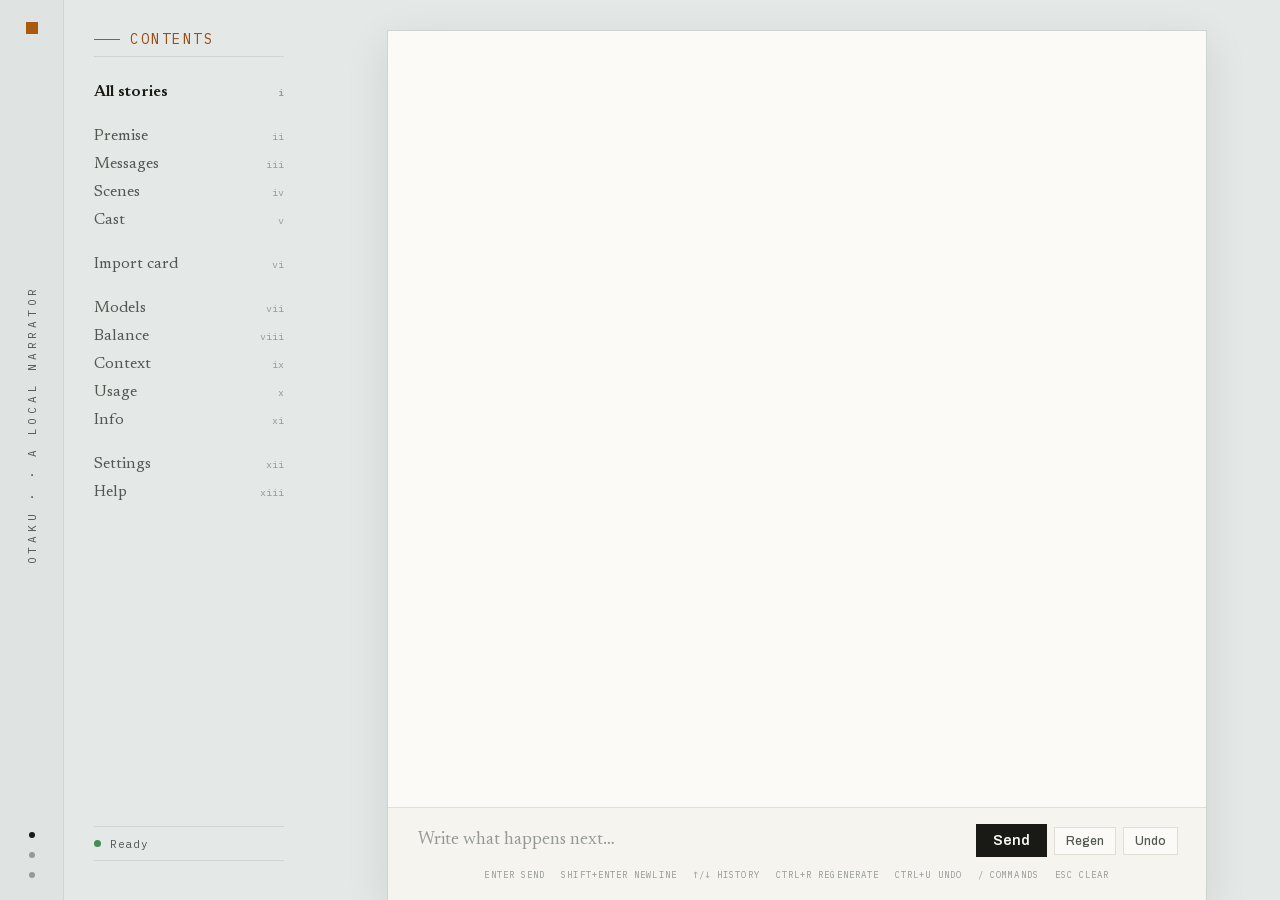
==== commit 6e148f4a: "The web page takes the designer's last round — lit rows, a stats line that sits on its turn, edit-an" ====
--- a/otaku/web/static/index.html
+++ b/otaku/web/static/index.html
@@ -4,8 +4,8 @@
 <meta charset="utf-8">
 <meta name="viewport" content="width=device-width, initial-scale=1">
 <title>otaku</title>
-<!-- A placeholder mark until the app has its own again: the accent square,
-     and the greyed copy `shell.disconnected` swaps in when otaku stops. -->
+<!-- The tab's mark: the accent square, and the greyed copy
+     `shell.disconnected` swaps in when otaku stops. -->
 <link rel="icon" href="data:image/svg+xml,%3Csvg%20xmlns='http://www.w3.org/2000/svg'%20viewBox='0%200%2016%2016'%3E%3Crect%20x='3'%20y='3'%20width='10'%20height='10'%20fill='%23b06636'/%3E%3C/svg%3E" data-offline="data:image/svg+xml,%3Csvg%20xmlns='http://www.w3.org/2000/svg'%20viewBox='0%200%2016%2016'%3E%3Crect%20x='3'%20y='3'%20width='10'%20height='10'%20fill='%23a0a0a0'/%3E%3C/svg%3E">
 <link rel="stylesheet" href="app.css">
 <!-- The reader's own styles, loaded last so anything in them wins. Served from
@@ -77,12 +77,12 @@
         <span class="otk-runhead__folio" data-fact="turns"></span>
       </header>
 
-      <!-- Turns are appended here, all of them ordinary flow children: an
-           assistant reply is an <article class="otk-reply"> of prose (its
-           `.otk-generating__status` under it while it arrives), a played
-           line a .otk-turn interjection, a failure an .otk-error block, and
-           the .otk-gap after an undo is the space the flow holds open so
-           the page does not move under the reader. -->
+      <!-- Turns are appended here as ordinary flow children: a reply is an
+           <article class="otk-reply"> of prose, carrying its `.otk-verbose`
+           stats line and its `.otk-generating__status` pulled up against
+           it; a played line is a .otk-turn interjection; a failure an
+           .otk-error block; and .otk-gap is the space the flow holds open
+           after an undo, so the page does not move under the reader. -->
       <div class="otk-transcript" role="log" aria-live="polite">
       </div>
 
@@ -110,7 +110,7 @@
         <p class="otk-hints">
           <span>enter send</span><span>shift+enter newline</span><span>&uarr;/&darr; history</span>
           <span>ctrl+r regenerate</span><span>ctrl+u undo</span>
-          <button type="button" class="otk-accent-ink" data-prefixes>/ commands</button>
+          <button type="button" data-prefixes>/ commands</button>
           <span>esc clear</span>
         </p>
       </footer>
--- a/otaku/web/static/app.css
+++ b/otaku/web/static/app.css
@@ -8,12 +8,9 @@
    ========================================================================== */
 
 /* --- the three faces, bundled ---------------------------------------------
-   Archivo and Newsreader are variable files (weight, and Newsreader's optical
-   size, live in the file). Literata is the prose face's fallback for the
-   scripts Newsreader does not cover: only its extended subsets are declared,
-   so Latin never leaves the primary face, and size-adjust matches its visual
-   size — the figure is tuned by eye, and applies wherever Literata stands in.
-   IBM Plex Sans plays the same part for Archivo. */
+   Literata and IBM Plex Sans cover the scripts Newsreader and Archivo do not:
+   only their extended subsets are declared, so Latin never leaves the primary
+   face. Literata's size-adjust matches it to Newsreader, by eye. */
 @font-face { font-family: 'Archivo'; font-style: normal; font-weight: 400 800; font-display: swap; src: url('fonts/Archivo-v25-latin.woff2') format('woff2'); unicode-range: U+0000-00FF, U+0131, U+0152-0153, U+02BB-02BC, U+02C6, U+02DA, U+02DC, U+0304, U+0308, U+0329, U+2000-206F, U+20AC, U+2122, U+2191, U+2193, U+2212, U+2215, U+FEFF, U+FFFD; }
 @font-face { font-family: 'Archivo'; font-style: normal; font-weight: 400 800; font-display: swap; src: url('fonts/Archivo-v25-latin-ext.woff2') format('woff2'); unicode-range: U+0100-02BA, U+02BD-02C5, U+02C7-02CC, U+02CE-02D7, U+02DD-02FF, U+0304, U+0308, U+0329, U+1D00-1DBF, U+1E00-1E9F, U+1EF2-1EFF, U+2020, U+20A0-20AB, U+20AD-20C0, U+2113, U+2C60-2C7F, U+A720-A7FF; }
 @font-face { font-family: 'Newsreader'; font-style: normal; font-weight: 400 600; font-display: swap; src: url('fonts/Newsreader-v26-latin.woff2') format('woff2'); unicode-range: U+0000-00FF, U+0131, U+0152-0153, U+02BB-02BC, U+02C6, U+02DA, U+02DC, U+0304, U+0308, U+0329, U+2000-206F, U+20AC, U+2122, U+2191, U+2193, U+2212, U+2215, U+FEFF, U+FFFD; }
@@ -59,7 +56,7 @@
   --otk-accent:      oklch(0.55 0.13 55);     /* rules, marks, selection     */
   --otk-accent-ink:  oklch(0.51 0.125 50);    /* accent used as text         */
   --otk-accent-tint: oklch(0.55 0.13 55 / 0.08);
-  --otk-dialogue:    oklch(0.48 0.11 255);    /* spoken lines                */
+  --otk-dialogue:    oklch(0.47 0.13 244);    /* spoken lines                */
   --otk-dialogue-weight: inherit;             /* their weight, if not the prose's */
   --otk-em:          inherit;                 /* the model's *emphasis*: italic, no colour of its own */
   --otk-strong:      inherit;                 /* its **weight** mark, likewise */
@@ -90,6 +87,7 @@
   --otk-leading-page:  1.68;
   --otk-leading-read:  1.72;
   --otk-leading-row:   1.35;
+  --otk-row-h:         29px;    /* one list row, whatever face fills it     */
 
   --otk-track-eyebrow: 0.18em;  /* panel title                              */
   --otk-track-label:   0.22em;  /* section head                             */
@@ -115,7 +113,8 @@
 
   /* -- panel ladder ------------------------------------------------------- */
   --otk-scrollbar-w:  10px;    /* the app styles its own scrollbars        */
-  --otk-scrollbar-thumb: oklch(0.80 0.008 165);
+  --otk-scrollbar-thumb: oklch(0.60 0.011 165);  /* ink-family: it reads as drawn */
+  --otk-scrollbar-track: oklch(0.945 0.006 165); /* the channel it runs in   */
   --otk-size-display: 31px;    /* a reading column's own title            */
   --otk-col-lamp:     10px;    /* the resident/answering lamp gutter      */
   --otk-col-size:     66px;    /* a model's size column                   */
@@ -157,8 +156,9 @@
   --otk-accent:      oklch(0.68 0.13 55);
   --otk-accent-ink:  oklch(0.74 0.12 55);
   --otk-accent-tint: oklch(0.68 0.13 55 / 0.14);
-  --otk-dialogue:    oklch(0.76 0.10 255);
-  --otk-scrollbar-thumb: oklch(0.42 0.008 165);
+  --otk-dialogue:    oklch(0.76 0.12 244);
+  --otk-scrollbar-thumb: oklch(0.50 0.01 165);
+  --otk-scrollbar-track: oklch(0.30 0.008 90);
   --otk-shadow-page:  none;
   --otk-shadow-panel: 0 24px 80px oklch(0 0 0 / 0.5);
   --otk-shadow-slip:  0 8px 24px oklch(0 0 0 / 0.4);
@@ -181,8 +181,9 @@
     --otk-accent:      oklch(0.68 0.13 55);
     --otk-accent-ink:  oklch(0.74 0.12 55);
     --otk-accent-tint: oklch(0.68 0.13 55 / 0.14);
-    --otk-dialogue:    oklch(0.76 0.10 255);
-    --otk-scrollbar-thumb: oklch(0.42 0.008 165);
+    --otk-dialogue:    oklch(0.76 0.12 244);
+    --otk-scrollbar-thumb: oklch(0.50 0.01 165);
+    --otk-scrollbar-track: oklch(0.30 0.008 90);
     --otk-shadow-page:  none;
     --otk-shadow-panel: 0 24px 80px oklch(0 0 0 / 0.5);
     --otk-shadow-slip:  0 8px 24px oklch(0 0 0 / 0.4);
@@ -207,18 +208,18 @@
 a:hover { color: var(--otk-accent); }
 ::selection { background: var(--otk-accent-tint); }
 
-/* The app styles its own scrollbars: a squared thumb on the band, a hairline
-   track edge, no arrows — so a scrolling edge still reads as a ruled margin.
-   NOTE: Chrome ignores ::-webkit-scrollbar as soon as scrollbar-width is set,
-   so the standard properties are given only to engines that lack it. */
-*::-webkit-scrollbar { width: var(--otk-scrollbar-w); height: var(--otk-scrollbar-w); background: var(--otk-band); }
-*::-webkit-scrollbar-track { background: var(--otk-band); border-left: var(--otk-hair) solid var(--otk-line-soft); }
-*::-webkit-scrollbar-thumb { background: var(--otk-scrollbar-thumb); border: 2px solid var(--otk-band); }
-*::-webkit-scrollbar-thumb:hover { background: var(--otk-muted); }
-*::-webkit-scrollbar-thumb:active { background: var(--otk-ink); }
-*::-webkit-scrollbar-corner { background: var(--otk-band); }
-@supports not selector(::-webkit-scrollbar) {
-  * { scrollbar-width: thin; scrollbar-color: var(--otk-scrollbar-thumb) var(--otk-band); }
+/* The standard properties are unconditional; only an engine without them
+   falls through to the ::-webkit- pseudo-elements. Do not invert the test —
+   querying the webkit SELECTOR instead sends Safari down the legacy branch
+   and leaves it unstyled. */
+* { scrollbar-width: thin; scrollbar-color: var(--otk-scrollbar-thumb) var(--otk-scrollbar-track); }
+@supports not (scrollbar-color: auto) {
+  *::-webkit-scrollbar { width: var(--otk-scrollbar-w); height: var(--otk-scrollbar-w); background: var(--otk-scrollbar-track); }
+  *::-webkit-scrollbar-track { background: var(--otk-scrollbar-track); }
+  *::-webkit-scrollbar-thumb { background: var(--otk-scrollbar-thumb); border: 2px solid var(--otk-scrollbar-track); }
+  *::-webkit-scrollbar-thumb:hover { background: var(--otk-muted); }
+  *::-webkit-scrollbar-thumb:active { background: var(--otk-ink); }
+  *::-webkit-scrollbar-corner { background: var(--otk-scrollbar-track); }
 }
 /* every scrolling column reserves the gutter, so columns stay aligned */
 .otk-col__scroll, .otk-detail__scroll, .otk-index__list, .otk-reading, .otk-margin,
@@ -262,60 +263,84 @@
 .otk-section__count { margin-left: auto; font-family: var(--otk-font-mono); font-size: var(--otk-size-small); font-weight: 400; letter-spacing: 0.04em; color: var(--otk-faint); }
 
 /* Editing happens in place: the field IS the text, inheriting whatever face
-   the element it carries sets — so a summary, a journal entry and a
-   description all edit identically and nothing reflows. Declared here, above
-   every component, so a component's own type always outranks the reset. It
-   carries no rule of its own in any state: what says a field can be edited is
-   the line under it (`.otk-edit`), which names it. */
+   the element it carries sets, so nothing reflows when it opens. Declared
+   above every component, so a component's own type outranks this reset. */
 .otk-editable {
   display: block; margin: 0; padding: 0;
   font: inherit; color: inherit; line-height: inherit; letter-spacing: inherit;
   background: none; border: 0;
   border-radius: 0; resize: none; field-sizing: content; overflow: hidden;
-  /* A form control in a flex column has no content-based minimum the way a
-     paragraph does: without this, a reading column taller than its box
-     squeezes the heading it starts with down to a single pixel. */
+  /* a form control has no content-based minimum, so a flex column would
+     squeeze it to a pixel */
   flex: none;
 }
-/* The BOX has to outrank the component's, where the type above must not: a
-   lede brings its own rule and padding, and a field wearing that class is
-   the text, not a boxed copy of it. Qualifying by element wins on
-   specificity, so this holds wherever the rule sits in the file. */
+/* Element-qualified, so the BOX outranks the component's where the type above
+   must not: a field wearing `.otk-reading__lede` is the text, not a boxed
+   copy of it, and must not bring that class's rule and padding. */
 textarea.otk-editable { margin: 0; padding: 0; border: 0; }
-/* A rendering standing in for a field: it keeps the newlines the field
-   would have shown, so the two occupy the same box and opening one moves
-   nothing. `.otk-reader` holds both, only ever one of them visible. */
+/* What stands in for the field while it is closed: same box, same newlines,
+   so opening moves nothing. `.otk-reader` holds both, one visible at a time. */
 .otk-typeset { white-space: pre-wrap; }
 .otk-reader { display: flex; flex-direction: column; }
-/* Open for typing: a white ground, and NOT ONE WORD MOVES. The ground is a
-   spread shadow, not padding — padding would eat the measure and rewrap the
-   prose under the caret, and a padding shorthand would overwrite whatever box
-   the field's own class gave it (the lede's, for one) and drag the page up
-   behind it. A shadow is painted outside the border box and costs no layout
-   at all, so every field opens the same way whatever its own box. It is kept
-   to the 4px a passage leaves between its rubric and its text: a ground that
-   reached further would print over the label above it. */
+/* Open for typing: a white ground, and not one word moves. The ground is a
+   spread shadow rather than padding — padding would eat the measure and
+   rewrap the prose under the caret, where a shadow costs no layout at all.
+   4px is what a passage leaves between its rubric and its text; further would
+   print over the label above. */
 .otk-editable:focus {
   outline: none;
   background: var(--otk-edit-bg);
   box-shadow: 0 0 0 4px var(--otk-edit-bg);
 }
-/* On a leader the value sizes to its own text, so an empty one would be a
-   field nobody can see: it keeps a floor, and figures stay where they belong. */
+/* the value sizes to its own text, so an empty one would be a field nobody
+   can see: it keeps a floor */
 .otk-leader .otk-editable { min-width: 9ch; text-align: right; }
-/* An empty field stands at its default, and a default is an absent value:
-   it is said in words, in the same face `.otk-absent` says every other one
-   — whether the field was never set or was just cleared. */
+/* An empty field stands at its default, and a default is an absent value —
+   said in words, in the face `.otk-absent` says every other one in. */
 .otk-leader .otk-editable::placeholder { font-family: var(--otk-font-prose); font-style: italic; color: var(--otk-faint); opacity: 1; }
 
-/* The line under an editable value: what it is at rest, how to commit it
-   while the caret is in it. The swap is the browser's — no state to keep. */
+/* The label line under an editable value: one row at a fixed height in every
+   state, so opening a field moves nothing above or below it. */
 .otk-edit { display: flex; flex-direction: column; gap: 6px; max-width: var(--otk-measure); }
-.otk-edit__hint { display: flex; align-items: baseline; gap: 12px; font-family: var(--otk-font-mono); font-size: var(--otk-size-label); letter-spacing: 0.06em; text-transform: uppercase; color: var(--otk-faint); }
-.otk-edit__hint--editing { display: none; }
-.otk-edit:focus-within .otk-edit__hint--resting { display: none; }
-.otk-edit:focus-within .otk-edit__hint--editing { display: flex; }
-.otk-edit__key { color: var(--otk-faint); }
+.otk-edit__hint {
+  display: flex; align-items: baseline; gap: 16px; height: 20px;
+  font-family: var(--otk-font-mono); font-size: var(--otk-size-label);
+  letter-spacing: 0.06em; text-transform: uppercase; color: var(--otk-faint);
+}
+/* anchored right, so swapping one verb for two moves neither */
+.otk-edit__verbs { margin-left: auto; display: flex; align-items: baseline; gap: 16px; }
+/* A verb is a button, and the UA stylesheet resets casing and tracking on
+   form controls — taken back from the line, so label and verbs stay one row. */
+.otk-edit__verb {
+  color: var(--otk-faint); cursor: pointer;
+  text-transform: inherit; letter-spacing: inherit;
+}
+.otk-edit__verb:hover { color: var(--otk-ink); }
+/* save is the one that commits, so it is the one that is emphasised */
+.otk-edit__verb--save { color: var(--otk-accent-ink); }
+/* At rest only the way in exists, and it comes out under the pointer. Faded
+   rather than hidden: a hidden verb is not tabbable, and while the field is
+   closed it is out of the tab order, so this is the keyboard's only way in. */
+.otk-edit__verb--edit { opacity: 0; }
+.otk-edit:hover .otk-edit__verb--edit,
+.otk-edit__verb--edit:focus-visible { opacity: 1; }
+.otk-edit__verb--save, .otk-edit__verb--cancel { display: none; }
+.otk-edit[data-editing] .otk-edit__verb--edit { display: none; }
+.otk-edit[data-editing] .otk-edit__verb--save,
+.otk-edit[data-editing] .otk-edit__verb--cancel { display: inline; }
+/* two modes, two elements in one box: a paragraph to read, a field to type in */
+.otk-edit:not([data-editing]) .otk-reader > textarea { display: none; }
+.otk-edit[data-editing] .otk-reader > .otk-typeset { display: none; }
+/* The paragraph wears the field's own class, so it must be flattened the same
+   way — or a component with padding of its own shifts the text on open. */
+.otk-reader > .otk-typeset { margin: 0; padding: 0; border: 0; }
+
+/* The wrapper takes the heading's margins, so the label line sits tight under
+   the title. Sized to CONTENT so the verbs rest at the end of the title
+   rather than out at the measure, with max-content as the floor. */
+.otk-edit--title { margin: 10px 0 6px; width: fit-content; max-width: var(--otk-measure); }
+.otk-edit--title .otk-reading__title { margin: 0; }
+.otk-edit--title .otk-edit__hint { width: 100%; min-width: max-content; }
 
 /* one box for every button */
 .otk-btn {
@@ -343,7 +368,6 @@
   letter-spacing: 0.1em; text-transform: uppercase; color: var(--otk-faint);
 }
 
-/* an editable value */
 .otk-field {
   display: block; width: 100%;
   font-family: var(--otk-font-prose); font-size: var(--otk-size-note);
@@ -366,7 +390,6 @@
   letter-spacing: 0.14em; text-transform: uppercase; color: var(--otk-faint);
 }
 
-/* a value that does not exist yet */
 .otk-pending {
   border: var(--otk-hair) dashed var(--otk-line-soft); padding: 6px 9px;
   font-family: var(--otk-font-prose); font-size: var(--otk-size-note);
@@ -445,14 +468,13 @@
   padding: 22px var(--otk-page-pad) 30px;
 }
 .otk-prose { margin: 0; font-family: var(--otk-font-prose); font-size: var(--otk-size-page); line-height: var(--otk-leading-page); color: var(--otk-body); text-wrap: pretty; overflow-wrap: anywhere; }
-/* The model's own marks are the TEXT, italic or heavy — no colour of
-   their own, so they take whatever they stand in: the body's ink in
-   narration, the spoken colour inside a quote. */
+/* The model's own marks take no colour of their own: they read in whatever
+   they stand in — the body's ink in narration, the spoken colour in a quote. */
 .otk-prose em { font-style: italic; color: var(--otk-em); }
 .otk-prose strong { font-weight: var(--otk-strong-weight); color: var(--otk-strong); }
-/* spoken lines: one colour of their own, so recolouring speech does not
-   recolour every link and rubric on the page */
-.otk-quote, .otk-prose--dialogue { font-style: italic; color: var(--otk-dialogue); font-weight: var(--otk-dialogue-weight); }
+/* Spoken lines take a colour of their own, and stay UPRIGHT: the quotation
+   marks already mark them, and italic belongs to the model's `*emphasis*`. */
+.otk-quote, .otk-prose--dialogue { color: var(--otk-dialogue); font-weight: var(--otk-dialogue-weight); }
 
 /* one reply: its paragraphs flow like the transcript's own children */
 .otk-reply { display: flex; flex-direction: column; gap: 24px; }
@@ -466,10 +488,8 @@
 /* =============================================================================
    GENERATING, AND THE OTHER TWO KINDS OF LINE
 
-   The waiting state and the streaming state are ONE state, not two: the
-   answer's place is held by a blinking accent block, and text grows in front
-   of it. Nothing spins — the caret is the only moving thing in the design,
-   which is right, because it is the only thing actually happening.
+   Waiting and streaming are ONE state: a blinking caret holds the answer's
+   place and text grows in front of it. Nothing else on the page moves.
    ========================================================================== */
 @keyframes otk-blink { 0%, 45% { opacity: 1; } 55%, 100% { opacity: 0; } }
 @keyframes otk-creep { 0% { background-position: 0 0; } 100% { background-position: 22px 0; } }
@@ -481,16 +501,24 @@
   animation: otk-blink 1.1s steps(1, end) infinite;
 }
 
-/* the reply as it arrives: a normal paragraph, and the status beneath it */
-.otk-generating { display: flex; flex-direction: column; gap: 10px; }
+/* The reply as it arrives: its paragraphs, and the status beneath them. The
+   block IS the reply (the article carries `.otk-reply` too), so it sets no gap
+   of its own — a paragraph must not sit closer while it streams than it will
+   once the story is drawn again from the store. Whatever sits nearer than that
+   24px rhythm pulls up against it: the status row here, verbose below. */
+.otk-generating { display: flex; flex-direction: column; }
 .otk-generating__status {
   position: relative; display: flex; align-items: center; gap: 0;
-  flex: none; height: 18px;
+  flex: none; height: 18px; margin-top: -14px;   /* the 24px gap less 14 leaves 10 */
   font-family: var(--otk-font-mono); font-size: var(--otk-size-label);
   letter-spacing: var(--otk-track-foot); text-transform: uppercase; color: var(--otk-muted);
 }
-/* the words sit on paper over the rule, so the left end of the creep is
-   covered by them — nothing appears out of nowhere at an edge */
+/* A reply that failed before a word arrived loses its empty paragraph when
+   the turn settles: with nothing above it, the pull would reach into the
+   turn before this one. */
+.otk-generating__status:first-child { margin-top: 0; }
+/* the words sit on paper over the rule, so the creep never appears out of
+   nowhere at an edge */
 .otk-generating__text { position: relative; padding-right: 14px; background: var(--otk-paper); }
 .otk-generating__text:last-of-type { padding-right: 18px; }
 .otk-generating__rule {
@@ -498,14 +526,13 @@
   background: repeating-linear-gradient(90deg, var(--otk-accent) 0 6px, transparent 6px 22px);
   animation: otk-creep 1.4s linear infinite;
 }
-/* idle: the slot keeps its height, so the transcript does not shift when a
-   reply lands and the words go */
+/* idle: the slot keeps its height, so nothing shifts when a reply lands */
 .otk-generating--idle .otk-generating__status { visibility: hidden; }
 .otk-generating--idle .otk-caret { display: none; }
 .otk-generating__elapsed { font-variant-numeric: tabular-nums; color: var(--otk-body); }
 
-/* the model's own reasoning, while it streams: not the story, and never
-   mistaken for it — the one line of the reply that is set as a note */
+/* the model's own reasoning, while it streams: not the story, and set as a
+   note so it never reads as one */
 .otk-thinking {
   margin: 0; font-family: var(--otk-font-prose); font-size: var(--otk-size-note);
   font-style: italic; line-height: 1.55; color: var(--otk-faint);
@@ -513,10 +540,17 @@
   overflow-wrap: anywhere;
 }
 
-/* verbose: what the terminal prints after a reply. Machine, so mono. */
+/* Verbose: what the terminal prints after a reply. Machine, so mono — and
+   ONE LINE always, ellipsised rather than wrapped, so a long stats line
+   cannot push the turn below it out of rhythm. It reports on the reply above
+   it and is pulled up against it: 24px of rhythm less 17 leaves 7. */
 .otk-verbose {
-  margin: -12px 0 0; font-family: var(--otk-font-mono); font-size: var(--otk-size-mono-sm);
-  line-height: 1.5; color: var(--otk-faint); font-variant-numeric: tabular-nums;
+  flex: none;                  /* a shrinkable item beside overflow: hidden
+                                  is a line that can be squashed */
+  margin: -17px 0 0; max-width: var(--otk-measure);
+  font-family: var(--otk-font-mono); font-size: var(--otk-size-mono-sm);
+  line-height: 1.45; color: var(--otk-faint); font-variant-numeric: tabular-nums;
+  white-space: nowrap; overflow: hidden; text-overflow: ellipsis;
 }
 
 /* an error is not a turn: it never reads as the story */
@@ -553,8 +587,8 @@
 .otk-status--offline { color: var(--otk-danger); }
 .otk-status--offline .otk-status__lamp { background: var(--otk-danger); border-radius: 0; }
 .otk-status--idle .otk-status__lamp { background: var(--otk-line); }
-/* a sentence said here is still the backend's: the line carries it, and the
-   lamp is left to say what the SESSION is doing */
+/* the line carries the backend's sentence; the lamp says what the session
+   is doing */
 .otk-status--said { color: var(--otk-body); }
 .otk-status--error { color: var(--otk-danger); }
 
@@ -574,6 +608,10 @@
 .otk-composer__verbs { flex: 0 1 auto; margin-left: auto; display: flex; align-items: center; gap: 7px; }
 .otk-hints { margin: 0; display: flex; flex-wrap: wrap; justify-content: center; gap: 8px 16px; font-family: var(--otk-font-mono); font-size: var(--otk-size-tag); letter-spacing: var(--otk-track-foot); text-transform: uppercase; color: var(--otk-faint); }
 .otk-hints > * { white-space: nowrap; }
+/* A hint that is a button reads as one of the row, not as a control in it:
+   the UA stylesheet resets casing and tracking on a form control, so they
+   are taken back from the line. */
+.otk-hints > button { text-transform: inherit; letter-spacing: inherit; }
 
 /* the prefix menu: the story's own typed openers, grouped by what they reach */
 .otk-prefixes { position: absolute; left: 14px; bottom: 100%; margin-bottom: 8px; width: 428px; max-width: calc(100% - 28px); display: flex; flex-direction: column; padding: 4px 0 6px; background: var(--otk-paper); border: var(--otk-hair) solid var(--otk-line); box-shadow: var(--otk-shadow-slip); }
@@ -590,13 +628,11 @@
    Every panel, docket and dialog is a native <dialog>; the scrim is its
    backdrop, so stacking and focus are the platform's.
    ========================================================================== */
-/* `overflow` is part of the UA's dialog box and has to go with the rest of
-   it: a docket carries its shadow on the section INSIDE the dialog, and the
-   dialog shrink-wraps that section exactly — left to clip, it cuts the
-   shadow off at the paper's edge. A panel sets its own `overflow: hidden`. */
+/* `overflow` goes with the rest of the UA's dialog box: a docket carries its
+   shadow on the section inside, which the dialog shrink-wraps exactly, so
+   clipping cuts the shadow off. A panel sets its own `overflow: hidden`. */
 dialog { margin: auto; padding: 0; border: 0; background: none; color: inherit; overflow: visible; max-width: none; max-height: none; }
-/* The author layer sets display on the panel classes, which would beat the
-   UA's own `dialog:not([open])` — so the closed state is restated here. */
+/* the panel classes set display, which would beat the UA's `:not([open])` */
 dialog:not([open]) { display: none; }
 dialog::backdrop { background: var(--otk-scrim); backdrop-filter: blur(var(--otk-scrim-blur)); }
 
@@ -612,8 +648,8 @@
 .otk-panel--read { width: min(var(--otk-panel-read), calc(100vw - 48px)); height: calc(100dvh - 48px); }
 
 .otk-panel__head { flex: none; display: flex; align-items: center; gap: 14px; padding: 14px var(--otk-panel-pad) 10px; }
-/* the FIRST button takes the auto margin; the rest sit beside it, so a header's
-   controls read as one group at the right rather than spreading across it */
+/* the FIRST button takes the auto margin and the rest sit beside it, so a
+   header's controls read as one group at the right */
 .otk-panel__head .otk-btn:first-of-type { margin-left: auto; }
 .otk-panel__head > .otk-push ~ .otk-btn { margin-left: 0; }
 .otk-panel__head .otk-eyebrow { min-width: 0; overflow: hidden; white-space: nowrap; }
@@ -650,15 +686,18 @@
 .otk-maker--flush { padding-left: var(--otk-panel-pad); }
 .otk-maker::after { content: ""; flex: 1; height: var(--otk-hair); background: var(--otk-line-soft); }
 
-/* a row: selection is an accent rule plus a tint, never colour alone */
-.otk-row { display: flex; align-items: baseline; gap: 14px; width: 100%; padding: 5px var(--otk-panel-pad); border-left: var(--otk-mark) solid transparent; }
+/* A row: selection is an accent rule plus a tint, never colour alone. Its
+   height is DECLARED — every cell states the same line-height and the row a
+   floor — or a list of mixed scripts ripples, Cyrillic standing taller than
+   Latin. */
+.otk-row { display: flex; align-items: center; gap: 14px; width: 100%; min-height: var(--otk-row-h); padding: 3px var(--otk-panel-pad); border-left: var(--otk-mark) solid transparent; }
 .otk-row--indent { padding-left: 40px; }
 .otk-row[aria-selected="true"] { border-left-color: var(--otk-accent); background: var(--otk-accent-tint); }
-.otk-row__title { flex: 1 1 0%; min-width: 132px; overflow: hidden; text-overflow: ellipsis; white-space: nowrap; font-family: var(--otk-font-prose); font-size: var(--otk-size-row); color: var(--otk-body); }
-.otk-row__id { width: 26px; flex: none; text-align: right; font-family: var(--otk-font-mono); font-size: var(--otk-size-mono-sm); color: var(--otk-faint); font-variant-numeric: tabular-nums; }
-.otk-row__who { width: 58px; flex: none; overflow: hidden; text-overflow: ellipsis; font-family: var(--otk-font-mono); font-size: var(--otk-size-label); letter-spacing: 0.14em; text-transform: uppercase; color: var(--otk-faint); }
+.otk-row__title { flex: 1 1 0%; min-width: 132px; overflow: hidden; text-overflow: ellipsis; white-space: nowrap; font-family: var(--otk-font-prose); font-size: var(--otk-size-row); line-height: var(--otk-leading-row); color: var(--otk-body); }
+.otk-row__id { width: 26px; flex: none; text-align: right; font-family: var(--otk-font-mono); font-size: var(--otk-size-mono-sm); line-height: var(--otk-leading-row); color: var(--otk-faint); font-variant-numeric: tabular-nums; }
+.otk-row__who { width: 58px; flex: none; overflow: hidden; text-overflow: ellipsis; white-space: nowrap; font-family: var(--otk-font-mono); font-size: var(--otk-size-label); line-height: var(--otk-leading-row); letter-spacing: 0.14em; text-transform: uppercase; color: var(--otk-faint); }
 .otk-row__who--you { color: var(--otk-accent-ink); }
-.otk-row__num { flex: none; text-align: right; font-family: var(--otk-font-mono); font-size: var(--otk-size-mono-sm); color: var(--otk-muted); font-variant-numeric: tabular-nums; }
+.otk-row__num { flex: none; text-align: right; font-family: var(--otk-font-mono); font-size: var(--otk-size-mono-sm); line-height: var(--otk-leading-row); color: var(--otk-muted); font-variant-numeric: tabular-nums; }
 .otk-row--mono .otk-row__title { font-family: var(--otk-font-mono); font-size: var(--otk-size-mono); }
 .otk-row[aria-selected="true"] .otk-row__title { color: var(--otk-ink); }
 /* loaded is bold, unloaded is dim — only where loading is a thing that happens */
@@ -678,9 +717,9 @@
 .otk-index__item { display: flex; flex-direction: column; gap: 2px; width: 100%; padding: 9px 8px; border-left: var(--otk-mark) solid transparent; }
 .otk-index__item[aria-selected="true"] { border-left-color: var(--otk-accent); background: var(--otk-paper); }
 .otk-index__item--pending { border: var(--otk-hair) dashed var(--otk-line-soft); margin-top: 4px; }
-.otk-index__title { font-family: var(--otk-font-prose); font-size: var(--otk-size-row); color: var(--otk-body); }
+.otk-index__title { font-family: var(--otk-font-prose); font-size: var(--otk-size-row); line-height: var(--otk-leading-row); color: var(--otk-body); }
 .otk-index__item[aria-selected="true"] .otk-index__title { color: var(--otk-ink); }
-.otk-index__sub { font-family: var(--otk-font-mono); font-size: var(--otk-size-label); color: var(--otk-faint); }
+.otk-index__sub { font-family: var(--otk-font-mono); font-size: var(--otk-size-label); line-height: var(--otk-leading-row); color: var(--otk-faint); }
 .otk-index__note { flex: 0 0 auto; margin: 12px 16px 0; padding-top: 11px; border-top: var(--otk-hair) solid var(--otk-line-soft); }
 
 /* the extraction pass: a background job, so it needs a state and not a button */
@@ -703,10 +742,18 @@
 .otk-passage__body { margin: 0; font-family: var(--otk-font-prose); font-size: var(--otk-size-read); line-height: 1.66; color: var(--otk-body); overflow-wrap: anywhere; }
 .otk-margin { flex: 0 1 var(--otk-reader-w); min-width: 180px; min-height: 0; overflow-y: auto; display: flex; flex-direction: column; gap: 14px; padding: 20px 18px; border-left: var(--otk-hair) solid var(--otk-line); }
 .otk-margin__fact { display: flex; flex-direction: column; gap: 3px; }
-.otk-margin__value { font-family: var(--otk-font-prose); font-size: 18px; line-height: 1.5; color: var(--otk-body); }
+/* Some values are paragraphs (one wraps, and `present` carries a button per
+   name), so the class owns its box: left alone, the UA's `1em 0` stands every
+   fact a whole line off its key. */
+.otk-margin__value { margin: 0; font-family: var(--otk-font-prose); font-size: 18px; line-height: 1.5; color: var(--otk-body); }
 .otk-margin__value--mono { font-family: var(--otk-font-mono); font-size: var(--otk-size-mono); }
 .otk-margin__key { font-family: var(--otk-font-mono); font-size: var(--otk-size-label); letter-spacing: 0.1em; text-transform: uppercase; color: var(--otk-faint); }
 .otk-margin__block { padding-top: 10px; border-top: var(--otk-hair) solid var(--otk-line-soft); }
+/* A derived value stands off its key where a plain fact sits tight under it:
+   the ruled inset is a quotation from the extractor and needs air to read as
+   one. Scoped here — `.otk-derived` is also a row in the message detail and a
+   block in a report, and neither wants the space. */
+.otk-margin__fact > .otk-derived { margin: 16px 0; }
 
 /* the detail pane of a panel: a body that scrolls, and verbs that do not */
 .otk-detail { min-height: 0; overflow: hidden; display: flex; flex-direction: column; padding: 22px var(--otk-panel-pad); }
@@ -719,8 +766,8 @@
 .otk-fact:last-child { border-bottom: 0; }
 .otk-fact > :first-child { color: var(--otk-muted); }
 .otk-fact > :last-child { color: var(--otk-body); overflow-wrap: anywhere; text-align: right; }
-/* pinned to the foot of its pane, so a taller or shorter body above never
-   moves the buttons — the one thing a reader aims at without looking */
+/* pinned to the foot of its pane: a taller or shorter body above never moves
+   the buttons */
 .otk-actions { flex: none; display: flex; flex-wrap: wrap; align-items: center; gap: 8px; margin-top: auto; padding-top: 14px; border-top: var(--otk-hair) solid var(--otk-line-soft); }
 .otk-actions__note { flex-basis: 100%; margin: 0; }
 
@@ -759,19 +806,15 @@
 /* =============================================================================
    DOCKET — a torn slip for every small report
    ========================================================================== */
-/* A slip is as tall as what it has to say — it is torn to length, and an
-   empty half-page under the last line is a slip that says nothing there.
-   Only the desk bounds it. */
+/* a slip is torn to length: as tall as what it has to say, bounded by the desk */
 .otk-docket { display: flex; flex-direction: column; width: var(--otk-docket-w); max-height: calc(100dvh - 80px); max-width: calc(100vw - 32px); background: var(--otk-paper); box-shadow: var(--otk-shadow-panel); }
 .otk-docket--narrow { --otk-docket-w: 416px; }
 .otk-docket--wide   { --otk-docket-w: 568px; }
-/* …except the one whose figures arrive one per provider, after the slip is
-   already open: it is torn to a set length, because a slip that grows under
-   the pointer has moved what was clicked. */
+/* …except balance, whose figures arrive one per provider after the slip is
+   open: a slip that grows under the pointer has moved what was clicked */
 .otk-docket--fixed  { height: min(var(--otk-docket-h), calc(100dvh - 80px)); }
-/* Between the click and the figures. The slip is torn to its content, so
-   showing it empty would open a small box and then grow it under the
-   pointer: the scrim answers the click, and the slip arrives whole. */
+/* between the click and the figures: the scrim answers, and the slip arrives
+   whole rather than opening small and growing */
 .otk-docket.is-waiting { visibility: hidden; }
 .otk-docket__tear { flex: 0 0 auto; height: 9px; background: radial-gradient(circle at 6px 0, transparent 0 5px, var(--otk-paper) 5.5px) 0 0/12px 9px repeat-x; }
 .otk-docket__tear--bottom { background: radial-gradient(circle at 6px 9px, transparent 0 5px, var(--otk-paper) 5.5px) 0 0/12px 9px repeat-x; }
@@ -819,9 +862,9 @@
 .otk-outcome { margin: 0; font-family: var(--otk-font-prose); font-size: var(--otk-size-note); line-height: 1.5; color: var(--otk-body); border-left: var(--otk-hair) solid var(--otk-line); padding-left: 11px; }
 
 /* =============================================================================
-   THE UTILITY LAYER — small, named, and closed. Every one of these exists
-   because two or more components need it; nothing here is a one-off, and no
-   markup carries a style attribute.
+   THE UTILITY LAYER — small, named, and closed: every one of these exists
+   because two or more components need it, and no markup carries a style
+   attribute.
    ========================================================================== */
 
 /* a vertical stack on a four-step scale */
@@ -849,8 +892,10 @@
 /* a typed key, and a row of them against its meaning */
 .otk-key { font-family: var(--otk-font-mono); font-size: var(--otk-size-mono-sm); color: var(--otk-ink); border: var(--otk-hair) solid var(--otk-line); padding: 3px 9px; }
 .otk-keys { display: inline-flex; align-items: center; gap: 5px; white-space: nowrap; }
-.otk-keys__plus { font-family: var(--otk-font-mono); font-size: var(--otk-size-label); color: var(--otk-faint); }
-.otk-keys-grid { display: grid; grid-template-columns: 132px minmax(0, 1fr); gap: 11px 18px; align-items: baseline; }
+/* left only: it stands off the key box it follows, and stays with the key
+   or the argument shape it introduces */
+.otk-keys__plus { padding-left: 6px; font-family: var(--otk-font-mono); font-size: var(--otk-size-label); color: var(--otk-faint); }
+.otk-keys-grid { display: grid; grid-template-columns: 140px minmax(0, 1fr); gap: 11px 30px; align-items: baseline; }
 .otk-keys__meaning { font-family: var(--otk-font-prose); font-size: var(--otk-size-read); color: var(--otk-muted); }
 
 /* inside a docket */
@@ -884,8 +929,8 @@
 .otk-col--messages .otk-col__pinned { padding: 11px 0 0; margin-left: 14px; border-top: 0; }
 
 /* =============================================================================
-   WHAT THE WALKTHROUGH DOES NOT DRAW — the editors a click opens, and the
-   empty state of a list nothing answered for.
+   FIELDS AND EMPTY STATES — the editors a click opens, and what a list says
+   when it holds nothing.
    ========================================================================== */
 
 /* a name and its value, the row itself the control that opens it */
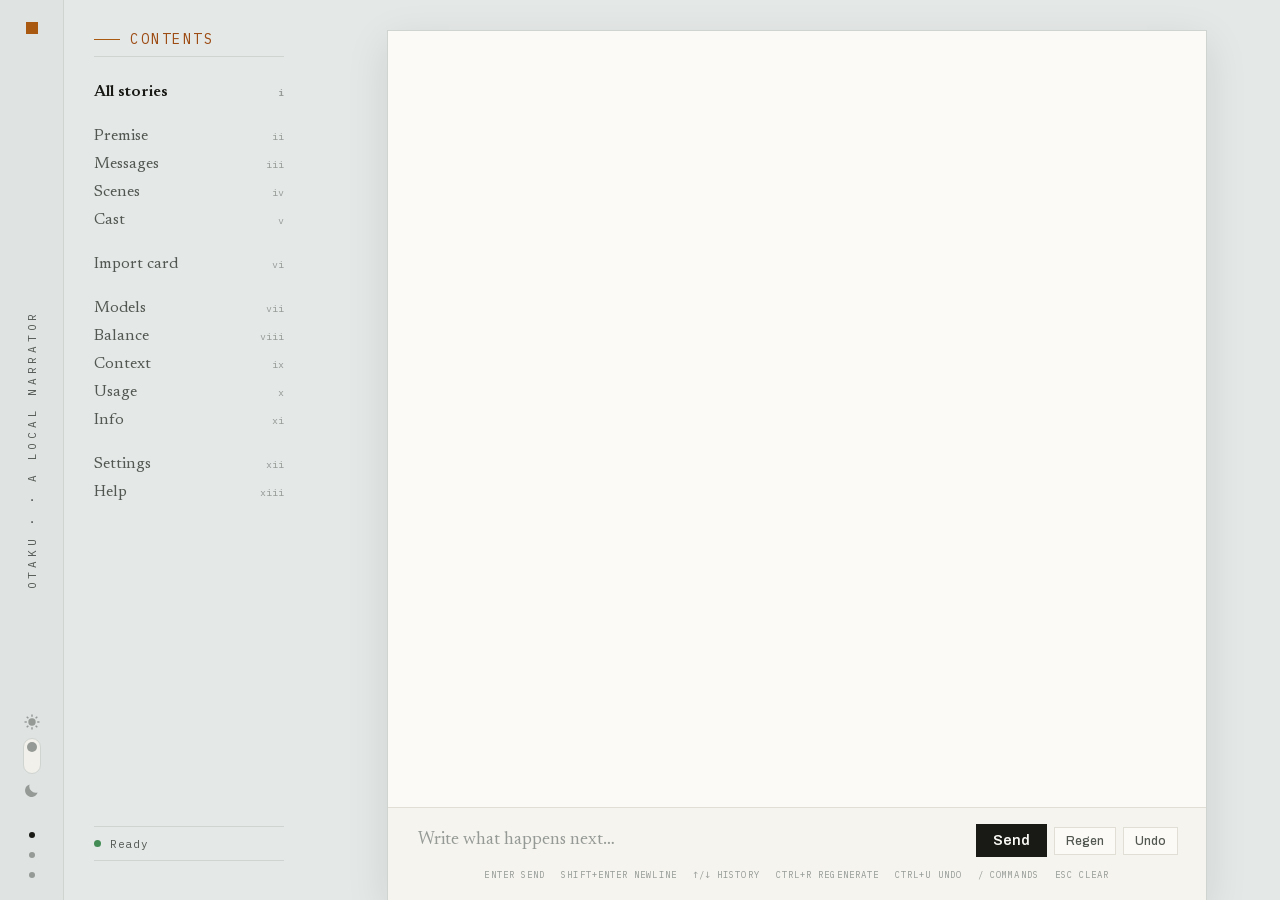
==== commit 9cd41839: "The web UI gets a dark theme switch at the spine's foot, remembered per browser, and an open field k" ====
--- a/otaku/web/static/index.html
+++ b/otaku/web/static/index.html
@@ -7,6 +7,12 @@
 <!-- The tab's mark: the accent square, and the greyed copy
      `shell.disconnected` swaps in when otaku stops. -->
 <link rel="icon" href="data:image/svg+xml,%3Csvg%20xmlns='http://www.w3.org/2000/svg'%20viewBox='0%200%2016%2016'%3E%3Crect%20x='3'%20y='3'%20width='10'%20height='10'%20fill='%23b06636'/%3E%3C/svg%3E" data-offline="data:image/svg+xml,%3Csvg%20xmlns='http://www.w3.org/2000/svg'%20viewBox='0%200%2016%2016'%3E%3Crect%20x='3'%20y='3'%20width='10'%20height='10'%20fill='%23a0a0a0'/%3E%3C/svg%3E">
+<!-- The reader's theme choice, applied before the first paint so a dark
+     page never flashes light: the switch in the spine keeps it in this
+     browser's storage, and `data-theme` on <html> is what the stylesheet
+     reads (docs/web_tokens.md). Inline on purpose — a module would run
+     after the first frame. -->
+<script>try { if (localStorage.getItem("otaku-theme") === "dark") document.documentElement.dataset.theme = "dark"; } catch (e) {}</script>
 <link rel="stylesheet" href="app.css">
 <!-- The reader's own styles, loaded last so anything in them wins. Served from
      the state dir (web/custom.css); an empty stylesheet when there is none. -->
@@ -24,6 +30,13 @@
     <span class="otk-spine__mark"></span>
     <div class="otk-spine__name"><span>otaku · <span data-fact="version"></span> · a local narrator</span></div>
     <button type="button" class="otk-spine__toggle" id="otk-rail-toggle" aria-controls="otk-rail" aria-expanded="false">contents</button>
+    <!-- the theme switch: sun above, moon below, the knob between; the words
+         are drawn, the state is on <html> (docs/web_tokens.md) -->
+    <div class="otk-theme">
+      <span class="otk-theme__word" aria-hidden="true"><svg viewBox="0 0 16 16" width="16" height="16"><circle cx="8" cy="8" r="3.7" fill="currentColor"></circle><g stroke="currentColor" stroke-width="1.45"><line x1="8" y1="0.5" x2="8" y2="2.8"></line><line x1="8" y1="13.2" x2="8" y2="15.5"></line><line x1="0.5" y1="8" x2="2.8" y2="8"></line><line x1="13.2" y1="8" x2="15.5" y2="8"></line><line x1="2.7" y1="2.7" x2="4.35" y2="4.35"></line><line x1="11.65" y1="11.65" x2="13.3" y2="13.3"></line><line x1="2.7" y1="13.3" x2="4.35" y2="11.65"></line><line x1="11.65" y1="4.35" x2="13.3" y2="2.7"></line></g></svg></span>
+      <button type="button" class="otk-switch" data-theme-switch role="switch" aria-checked="false" aria-label="Dark theme"><span class="otk-switch__knob"></span></button>
+      <span class="otk-theme__word" aria-hidden="true"><svg viewBox="0 0 16 16" width="16" height="16"><path d="M13.6 10.4A6.4 6.4 0 0 1 5.6 2.4 6.4 6.4 0 1 0 13.6 10.4Z" fill="currentColor"></path></svg></span>
+    </div>
     <div class="otk-spine__dots" aria-hidden="true">
       <span class="otk-spine__dot" aria-current="true"></span>
       <span class="otk-spine__dot"></span>
@@ -33,24 +46,25 @@
 
   <nav class="otk-rail" id="otk-rail" aria-label="Contents">
     <div class="otk-rail__head"><span class="otk-eyebrow">Contents</span></div>
+    <!-- the folio numerals are counted by the stylesheet, not typed here -->
     <div class="otk-toc">
-      <button type="button" class="otk-toc__row otk-toc__row--lead" data-command="/stories"><span>All stories</span><span class="otk-toc__folio">i</span></button>
+      <button type="button" class="otk-toc__row otk-toc__row--lead" data-command="/stories"><span>All stories</span></button>
       <span class="otk-toc__gap"></span>
-      <button type="button" class="otk-toc__row" data-command="/system"><span>Premise</span><span class="otk-toc__folio">ii</span></button>
-      <button type="button" class="otk-toc__row" data-goto="messages"><span>Messages</span><span class="otk-toc__folio">iii</span></button>
-      <button type="button" class="otk-toc__row" data-command="/lore"><span>Scenes</span><span class="otk-toc__folio">iv</span></button>
-      <button type="button" class="otk-toc__row" data-command="/cast"><span>Cast</span><span class="otk-toc__folio">v</span></button>
+      <button type="button" class="otk-toc__row" data-command="/system"><span>Premise</span></button>
+      <button type="button" class="otk-toc__row" data-goto="messages"><span>Messages</span></button>
+      <button type="button" class="otk-toc__row" data-command="/lore"><span>Scenes</span></button>
+      <button type="button" class="otk-toc__row" data-command="/cast"><span>Cast</span></button>
       <span class="otk-toc__gap"></span>
-      <button type="button" class="otk-toc__row" data-command="/card"><span>Import card</span><span class="otk-toc__folio">vi</span></button>
+      <button type="button" class="otk-toc__row" data-command="/card"><span>Import card</span></button>
       <span class="otk-toc__gap"></span>
-      <button type="button" class="otk-toc__row" data-command="/model"><span>Models</span><span class="otk-toc__folio">vii</span></button>
-      <button type="button" class="otk-toc__row" data-command="/balance"><span>Balance</span><span class="otk-toc__folio">viii</span></button>
-      <button type="button" class="otk-toc__row" data-command="/context"><span>Context</span><span class="otk-toc__folio">ix</span></button>
-      <button type="button" class="otk-toc__row" data-command="/usage"><span>Usage</span><span class="otk-toc__folio">x</span></button>
-      <button type="button" class="otk-toc__row" data-command="/info"><span>Info</span><span class="otk-toc__folio">xi</span></button>
+      <button type="button" class="otk-toc__row" data-command="/model"><span>Models</span></button>
+      <button type="button" class="otk-toc__row" data-command="/balance"><span>Balance</span></button>
+      <button type="button" class="otk-toc__row" data-command="/context"><span>Context</span></button>
+      <button type="button" class="otk-toc__row" data-command="/usage"><span>Usage</span></button>
+      <button type="button" class="otk-toc__row" data-command="/info"><span>Info</span></button>
       <span class="otk-toc__gap"></span>
-      <button type="button" class="otk-toc__row" data-command="/set"><span>Settings</span><span class="otk-toc__folio">xii</span></button>
-      <button type="button" class="otk-toc__row" data-command="/help"><span>Help</span><span class="otk-toc__folio">xiii</span></button>
+      <button type="button" class="otk-toc__row" data-command="/set"><span>Settings</span></button>
+      <button type="button" class="otk-toc__row" data-command="/help"><span>Help</span></button>
     </div>
 
     <!-- STATUS. One reserved line: it holds its height when empty, so nothing
@@ -207,12 +221,11 @@
       <span class="otk-label otk-label--accent">the premise of this story</span>
       <h3 class="otk-reading__title otk-reading__title--lg">Premise</h3>
       <p class="otk-note otk-premise__lede">Sent as the system message, ahead of the scene, the cast and the recent turns.</p>
-      <label class="otk-label" for="otk-premise-text" hidden>Premise</label>
-      <textarea class="otk-premise__body" id="otk-premise-text" spellcheck="false"></textarea>
+      <!-- the field is built like every other edited field on this
+           dossier: inert until its edit verb is taken -->
+      <div class="otk-premise__field" data-premise-field></div>
       <div class="otk-actions">
-        <button type="button" class="otk-btn otk-btn--primary" data-save-system>Save premise</button>
         <button type="button" class="otk-btn" data-import-system>Read from a file&hellip;</button>
-        <span class="otk-premise__state" data-premise-state></span>
       </div>
     </div>
   </div>
@@ -336,7 +349,6 @@
   </div>
   <p class="otk-dialog__body"></p>
   <div class="otk-dialog__foot">
-    <span class="otk-dialog__escape">esc cancels</span>
     <button type="button" class="otk-btn" data-choice="cancel" autofocus>Cancel</button>
     <button type="button" class="otk-btn otk-btn--danger" data-choice="delete">Delete</button>
   </div>
@@ -357,7 +369,6 @@
     </button>
   </div>
   <div class="otk-dialog__foot">
-    <span class="otk-dialog__escape">esc cancels</span>
     <button type="button" class="otk-btn" data-choice="cancel">Cancel</button>
     <button type="button" class="otk-btn otk-btn--primary" data-choice="confirm">Fork</button>
   </div>
@@ -372,7 +383,6 @@
   </div>
   <p class="otk-note">Leave it empty and the listing names the story from its first scene.</p>
   <div class="otk-dialog__foot">
-    <span class="otk-dialog__escape">esc cancels</span>
     <button type="button" class="otk-btn" data-choice="cancel">Cancel</button>
     <button type="button" class="otk-btn otk-btn--primary" data-choice="start">Start</button>
   </div>
@@ -385,7 +395,6 @@
   <label class="otk-label" for="otk-rename" hidden>Title</label>
   <input class="otk-field" id="otk-rename" type="text">
   <div class="otk-dialog__foot">
-    <span class="otk-dialog__escape">esc cancels</span>
     <button type="button" class="otk-btn" data-choice="cancel">Cancel</button>
     <button type="button" class="otk-btn otk-btn--primary" data-choice="rename">Rename</button>
   </div>
@@ -397,7 +406,6 @@
   <p class="otk-dialog__body"></p>
   <p class="otk-note" data-note hidden></p>
   <div class="otk-dialog__foot">
-    <span class="otk-dialog__escape">esc cancels</span>
     <button type="button" class="otk-btn" data-choice="cancel">Cancel</button>
     <button type="button" class="otk-btn otk-btn--primary" data-choice="confirm" autofocus></button>
   </div>
@@ -408,7 +416,6 @@
   <span class="otk-eyebrow" data-title id="otk-told-title"></span>
   <p class="otk-dialog__body"></p>
   <div class="otk-dialog__foot">
-    <span class="otk-dialog__escape">esc closes</span>
     <button type="button" class="otk-btn otk-btn--primary" data-choice="ok" autofocus>Close</button>
   </div>
 </dialog>
--- a/otaku/web/static/app.css
+++ b/otaku/web/static/app.css
@@ -1,8 +1,10 @@
 /* =============================================================================
    otaku — app.css
-   Every value the interface uses is a token declared in :root below. Nothing in
-   the component layer hard-codes a colour, a face, a size or a length, so a
-   theme is a list of custom-property overrides and nothing else.
+   Every colour and every typeface the interface uses is a token declared in
+   :root below, and so is every size on the documented scale — a theme is a
+   list of custom-property overrides and nothing else. What the contract does
+   NOT list — title cuts, the tabs, tracking, one-off lengths — is the
+   design's own, literal on purpose, and no theme's business.
    Load order:  app.css  →  custom.css   (custom.css is the reader's, and wins)
    The token contract is docs/web_tokens.md.
    ========================================================================== */
@@ -21,12 +23,12 @@
 @font-face { font-family: 'Literata'; font-style: normal; font-weight: 400 600; font-display: swap; size-adjust: 92%; src: url('fonts/Literata-v40-cyrillic-ext.woff2') format('woff2'); unicode-range: U+0460-052F, U+1C80-1C8A, U+20B4, U+2DE0-2DFF, U+A640-A69F, U+FE2E-FE2F; }
 @font-face { font-family: 'Literata'; font-style: italic; font-weight: 400 600; font-display: swap; size-adjust: 92%; src: url('fonts/Literata-v40-italic-cyrillic.woff2') format('woff2'); unicode-range: U+0301, U+0400-045F, U+0490-0491, U+04B0-04B1, U+2116; }
 @font-face { font-family: 'Literata'; font-style: italic; font-weight: 400 600; font-display: swap; size-adjust: 92%; src: url('fonts/Literata-v40-italic-cyrillic-ext.woff2') format('woff2'); unicode-range: U+0460-052F, U+1C80-1C8A, U+20B4, U+2DE0-2DFF, U+A640-A69F, U+FE2E-FE2F; }
-@font-face { font-family: 'IBM Plex Sans'; font-style: normal; font-weight: 400; font-display: swap; src: url('fonts/IBMPlexSans-400.woff2') format('woff2'); }
-@font-face { font-family: 'IBM Plex Sans'; font-style: normal; font-weight: 500; font-display: swap; src: url('fonts/IBMPlexSans-500.woff2') format('woff2'); }
-@font-face { font-family: 'IBM Plex Sans'; font-style: normal; font-weight: 600; font-display: swap; src: url('fonts/IBMPlexSans-600.woff2') format('woff2'); }
-@font-face { font-family: 'IBM Plex Mono'; font-style: normal; font-weight: 400; font-display: swap; src: url('fonts/IBMPlexMono-400.woff2') format('woff2'); }
-@font-face { font-family: 'IBM Plex Mono'; font-style: normal; font-weight: 500; font-display: swap; src: url('fonts/IBMPlexMono-500.woff2') format('woff2'); }
-@font-face { font-family: 'IBM Plex Mono'; font-style: normal; font-weight: 600; font-display: swap; src: url('fonts/IBMPlexMono-600.woff2') format('woff2'); }
+@font-face { font-family: 'IBM Plex Sans'; font-style: normal; font-weight: 400; font-display: swap; src: url('fonts/IBMPlexSans-v3.201-400.woff2') format('woff2'); }
+@font-face { font-family: 'IBM Plex Sans'; font-style: normal; font-weight: 500; font-display: swap; src: url('fonts/IBMPlexSans-v3.201-500.woff2') format('woff2'); }
+@font-face { font-family: 'IBM Plex Sans'; font-style: normal; font-weight: 600; font-display: swap; src: url('fonts/IBMPlexSans-v3.201-600.woff2') format('woff2'); }
+@font-face { font-family: 'IBM Plex Mono'; font-style: normal; font-weight: 400; font-display: swap; src: url('fonts/IBMPlexMono-v2.3-400.woff2') format('woff2'); }
+@font-face { font-family: 'IBM Plex Mono'; font-style: normal; font-weight: 500; font-display: swap; src: url('fonts/IBMPlexMono-v2.3-500.woff2') format('woff2'); }
+@font-face { font-family: 'IBM Plex Mono'; font-style: normal; font-weight: 600; font-display: swap; src: url('fonts/IBMPlexMono-v2.3-600.woff2') format('woff2'); }
 
 /* =============================================================================
    TOKENS — the public contract. Override any of these in custom.css.
@@ -70,13 +72,15 @@
   --otk-font-mono:    'IBM Plex Mono', ui-monospace, monospace;
 
   /* -- type scale --------------------------------------------------------- */
+  --otk-size-display: 31px;  /* a reading column's own title                */
   --otk-size-title:   26px;  /* panel subject, display face, 800            */
   --otk-size-head:    19px;  /* group head, display face, 800               */
   --otk-size-page:    19px;  /* the story, prose face                       */
+  --otk-size-lead:    18px;  /* panel ledes, margin prose, the composer     */
   --otk-size-read:    17px;  /* long prose in a panel                       */
   --otk-size-row:     17px;  /* a list row, prose face                      */
   --otk-size-note:    16px;  /* notes and captions, prose face              */
-  --otk-size-ui:      14px;  /* every button and tab, display face          */
+  --otk-size-ui:      14px;  /* every button, display face                  */
   --otk-size-mono:    14px;  /* fields, filters, model names                */
   --otk-size-mono-sm: 13px;  /* facts, urls                                 */
   --otk-size-small:   12px;  /* counts                                      */
@@ -111,11 +115,12 @@
   --otk-rail-w:      250px;
   --otk-page-max:    820px;
 
-  /* -- panel ladder ------------------------------------------------------- */
+  /* -- scrollbars --------------------------------------------------------- */
   --otk-scrollbar-w:  10px;    /* the app styles its own scrollbars        */
   --otk-scrollbar-thumb: oklch(0.60 0.011 165);  /* ink-family: it reads as drawn */
   --otk-scrollbar-track: oklch(0.945 0.006 165); /* the channel it runs in   */
-  --otk-size-display: 31px;    /* a reading column's own title            */
+
+  /* -- panel ladder ------------------------------------------------------- */
   --otk-col-lamp:     10px;    /* the resident/answering lamp gutter      */
   --otk-col-size:     66px;    /* a model's size column                   */
   --otk-col-count:    46px;    /* a count column                          */
@@ -146,6 +151,7 @@
   --otk-spine-bg:    oklch(0.19 0.006 175);
   --otk-paper:       oklch(0.26 0.008 90);
   --otk-well:        oklch(0.23 0.008 90);
+  --otk-edit-bg:     oklch(0.30 0.008 90);
   --otk-band:        oklch(0.24 0.008 90);
   --otk-ink:         oklch(0.94 0.006 95);
   --otk-body:        oklch(0.88 0.008 95);
@@ -171,6 +177,7 @@
     --otk-spine-bg:    oklch(0.19 0.006 175);
     --otk-paper:       oklch(0.26 0.008 90);
     --otk-well:        oklch(0.23 0.008 90);
+    --otk-edit-bg:     oklch(0.30 0.008 90);
     --otk-band:        oklch(0.24 0.008 90);
     --otk-ink:         oklch(0.94 0.006 95);
     --otk-body:        oklch(0.88 0.008 95);
@@ -207,6 +214,11 @@
 a { color: var(--otk-accent-ink); text-decoration: none; }
 a:hover { color: var(--otk-accent); }
 ::selection { background: var(--otk-accent-tint); }
+/* No focus ring anywhere, by decision: a dialog opening lands focus on
+   its first button and Safari would draw one there. Fields show focus by
+   their accent border, rows by their selection tint; buttons and links
+   show none. */
+:focus, :focus-visible { outline: none; }
 
 /* The standard properties are unconditional; only an engine without them
    falls through to the ::-webkit- pseudo-elements. Do not invert the test —
@@ -224,7 +236,6 @@
 /* every scrolling column reserves the gutter, so columns stay aligned */
 .otk-col__scroll, .otk-detail__scroll, .otk-index__list, .otk-reading, .otk-margin,
 .otk-transcript, .otk-docket__body, .otk-premise__body, .otk-context { scrollbar-gutter: stable; }
-:focus-visible { outline: var(--otk-mark) solid var(--otk-accent); outline-offset: 2px; }
 [hidden] { display: none !important; }
 
 /* =============================================================================
@@ -376,7 +387,8 @@
   border-radius: var(--otk-radius); padding: var(--otk-field-pad);
 }
 .otk-field--mono { font-family: var(--otk-font-mono); font-size: var(--otk-size-mono); }
-.otk-field:focus-within, .otk-field:focus { border-color: var(--otk-accent); outline: none; }
+.otk-field:focus-within, .otk-field:focus,
+.otk-filter:focus-within, .otk-filter:focus { border-color: var(--otk-accent); outline: none; }
 
 /* a derived value: never editable, and says so without relying on colour */
 .otk-derived {
@@ -396,6 +408,14 @@
   font-style: italic; color: var(--otk-faint);
 }
 
+/* a character's card archive: hand-kept source, not a derived quotation —
+   plain face, and its newlines are structure */
+.otk-card {
+  margin: 0; font-family: var(--otk-font-prose); font-size: var(--otk-size-note);
+  line-height: 1.5; color: var(--otk-body);
+  white-space: pre-wrap; overflow-wrap: anywhere;
+}
+
 .otk-note {
   margin: 0; font-family: var(--otk-font-prose); font-size: var(--otk-size-note);
   font-style: italic; line-height: 1.55; color: var(--otk-faint);
@@ -423,25 +443,38 @@
    ========================================================================== */
 .otk-app { display: grid; grid-template-columns: var(--otk-spine-w) var(--otk-rail-w) minmax(0, 1fr); height: 100dvh; overflow: hidden; }
 
-.otk-spine { display: flex; flex-direction: column; align-items: center; padding: 22px 0; background: var(--otk-spine-bg); border-right: var(--otk-hair) solid var(--otk-line); }
-.otk-spine__mark { width: 12px; height: 12px; background: var(--otk-accent); flex: none; }
+/* The name runs the spine's whole height behind everything else; the mark,
+   the toggle, the dots and the switch sit over it on the spine's own ground,
+   so the words pass under them rather than fight them for room. */
+.otk-spine { position: relative; display: flex; flex-direction: column; align-items: center; justify-content: space-between; padding: 22px 0; background: var(--otk-spine-bg); border-right: var(--otk-hair) solid var(--otk-line); }
+.otk-spine__mark { width: 12px; height: 12px; background: var(--otk-accent); flex: none; position: relative; z-index: 1; }
 .otk-app.is-offline .otk-spine__mark { background: var(--otk-faint); }
-.otk-spine__name { flex: 1; min-height: 0; overflow: hidden; display: flex; align-items: center; }
+.otk-spine__name { position: absolute; inset: 0; overflow: hidden; display: flex; align-items: center; justify-content: center; }
 .otk-spine__name > span { writing-mode: vertical-rl; transform: rotate(180deg); white-space: nowrap; font-family: var(--otk-font-mono); font-size: var(--otk-size-label); letter-spacing: 0.34em; text-transform: uppercase; color: var(--otk-muted); }
-.otk-spine__toggle { flex: none; margin-top: 14px; display: none; font-family: var(--otk-font-mono); font-size: var(--otk-size-tag); letter-spacing: var(--otk-track-foot); text-transform: uppercase; color: var(--otk-muted); writing-mode: vertical-rl; padding: 8px 0; }
-.otk-spine__dots { display: flex; flex-direction: column; gap: 14px; align-items: center; padding-top: 16px; }
+.otk-spine__toggle { flex: none; margin-top: 14px; display: none; position: relative; z-index: 1; background: var(--otk-spine-bg); font-family: var(--otk-font-mono); font-size: var(--otk-size-tag); letter-spacing: var(--otk-track-foot); text-transform: uppercase; color: var(--otk-muted); writing-mode: vertical-rl; padding: 8px 0; }
+.otk-spine__dots { display: flex; flex-direction: column; gap: 14px; align-items: center; padding-top: 16px; position: relative; z-index: 1; background: var(--otk-spine-bg); }
 .otk-spine__dot { width: 6px; height: 6px; border-radius: 50%; background: var(--otk-faint); }
 .otk-spine__dot[aria-current="true"] { background: var(--otk-ink); }
+
+/* the theme switch lives in the spine's foot, above the story dots — app
+   chrome with the app chrome. The spine is vertical, so the switch is too:
+   sun above, moon below, the knob sliding between them. */
+.otk-theme { flex: none; display: flex; flex-direction: column; align-items: center; gap: 8px; padding-bottom: 18px; margin-top: auto; position: relative; z-index: 1; background: var(--otk-spine-bg); }
+.otk-theme__word { display: flex; line-height: 1; color: var(--otk-faint); }
+.otk-switch { position: relative; width: 18px; height: 36px; flex: none; padding: 0; background: var(--otk-well); border: var(--otk-hair) solid var(--otk-line); border-radius: 999px; cursor: pointer; }
+.otk-switch__knob { position: absolute; left: 3px; top: 3px; width: 10px; height: 10px; border-radius: 50%; background: var(--otk-faint); transition: top 120ms ease, background 120ms ease; }
+.otk-switch[aria-checked="true"] .otk-switch__knob { top: 21px; }
+.otk-switch:hover .otk-switch__knob { background: var(--otk-accent); }
 
 .otk-rail { display: flex; flex-direction: column; padding: 30px 0 22px; overflow: hidden; }
 .otk-rail__head { display: flex; flex-direction: column; gap: 8px; padding: 0 30px 22px; }
 .otk-rail__head::after { content: ""; height: var(--otk-hair); background: var(--otk-line); }
-.otk-toc { flex: 1; display: flex; flex-direction: column; gap: 2px; padding: 0 30px; overflow-y: auto; }
-.otk-toc__row { display: flex; justify-content: space-between; align-items: baseline; gap: 12px; width: 100%; padding: 5px 0; font-family: var(--otk-font-prose); font-size: var(--otk-size-note); color: var(--otk-muted); }
+.otk-toc { flex: 1; display: flex; flex-direction: column; gap: 2px; padding: 0 30px; overflow-y: auto; counter-reset: otk-folio; }
+.otk-toc__row { display: flex; justify-content: space-between; align-items: baseline; gap: 12px; width: 100%; padding: 5px 0; font-family: var(--otk-font-prose); font-size: var(--otk-size-note); color: var(--otk-muted); counter-increment: otk-folio; }
 .otk-toc__row:hover:not(:disabled) { color: var(--otk-ink); }
-.otk-toc__row[aria-current="true"], .otk-toc__row--lead { color: var(--otk-ink); font-weight: 600; }
-.otk-toc__folio { font-family: var(--otk-font-mono); font-size: var(--otk-size-foot); color: var(--otk-faint); }
-.otk-toc__row[aria-current="true"] .otk-toc__folio { color: var(--otk-accent); }
+.otk-toc__row--lead { color: var(--otk-ink); font-weight: 600; }
+/* the folio is counted, not typed, so a new row never renumbers the rest */
+.otk-toc__row::after { content: counter(otk-folio, lower-roman); font-family: var(--otk-font-mono); font-size: var(--otk-size-foot); color: var(--otk-faint); }
 .otk-toc__gap { flex: none; min-height: 14px; }
 .otk-rail__foot { flex: none; display: flex; flex-direction: column; gap: 3px; margin: 0 30px; padding-top: 14px; border-top: var(--otk-hair) solid var(--otk-line); font-family: var(--otk-font-mono); font-size: var(--otk-size-small); color: var(--otk-muted); }
 .otk-rail__model { letter-spacing: 0.08em; text-transform: uppercase; color: var(--otk-accent-ink); overflow: hidden; text-overflow: ellipsis; white-space: nowrap; }
@@ -484,6 +517,9 @@
 .otk-turn__rubric { font-family: var(--otk-font-mono); font-size: var(--otk-size-tag); letter-spacing: 0.26em; text-transform: uppercase; color: var(--otk-accent); }
 .otk-turn__body { margin: 0; max-width: 430px; text-align: center; font-family: var(--otk-font-prose); font-size: var(--otk-size-page); font-style: italic; font-weight: 500; line-height: 1.6; color: var(--otk-ink); overflow-wrap: anywhere; }
 .otk-slash { font-family: var(--otk-font-mono); font-size: 0.82em; font-style: normal; color: var(--otk-accent-ink); }
+/* the record's own dim line — the dice a /roll rolled: the stats line's
+   family, centred because the turn is */
+.otk-turn__note { margin: 0; font-family: var(--otk-font-mono); font-size: var(--otk-size-mono-sm); color: var(--otk-faint); font-variant-numeric: tabular-nums; }
 
 /* =============================================================================
    GENERATING, AND THE OTHER TWO KINDS OF LINE
@@ -563,7 +599,6 @@
   letter-spacing: var(--otk-track-label); text-transform: uppercase; color: var(--otk-danger);
 }
 .otk-error__body { margin: 0; font-family: var(--otk-font-prose); font-size: var(--otk-size-read); line-height: 1.55; color: var(--otk-body); }
-.otk-error__detail { margin: 0; font-family: var(--otk-font-mono); font-size: var(--otk-size-mono-sm); color: var(--otk-faint); overflow-wrap: anywhere; }
 .otk-error__actions { display: flex; gap: 8px; padding-top: 4px; }
 
 /* the space the flow holds open so the page does not move under the reader */
@@ -585,7 +620,10 @@
 .otk-status__action { flex: none; margin-left: auto; color: var(--otk-accent-ink); }
 .otk-status--working .otk-status__lamp { background: var(--otk-accent); animation: otk-blink 1.1s steps(1, end) infinite; }
 .otk-status--offline { color: var(--otk-danger); }
-.otk-status--offline .otk-status__lamp { background: var(--otk-danger); border-radius: 0; }
+/* A lamp that is OUT: grey, and still a lamp — the same grey the mark in
+   the spine and the tab icon take when otaku stops. The sentence beside
+   it carries the alarm. */
+.otk-status--offline .otk-status__lamp { background: var(--otk-faint); }
 .otk-status--idle .otk-status__lamp { background: var(--otk-line); }
 /* the line carries the backend's sentence; the lamp says what the session
    is doing */
@@ -601,7 +639,7 @@
 .otk-composer__input textarea {
   flex: 1 1 auto; min-width: 0; min-height: 30px; max-height: 180px;
   field-sizing: content; resize: none; border: 0; outline: none; background: none;
-  font-family: var(--otk-font-prose); font-size: 18px; line-height: var(--otk-leading-row); color: var(--otk-ink);
+  font-family: var(--otk-font-prose); font-size: var(--otk-size-lead); line-height: var(--otk-leading-row); color: var(--otk-ink);
   overflow-y: auto;
 }
 .otk-composer__input textarea::placeholder { color: var(--otk-faint); }
@@ -620,6 +658,9 @@
 .otk-prefix { display: grid; grid-template-columns: 56px minmax(0, 1fr); gap: 10px; align-items: baseline; width: 100%; padding: 3px 16px; }
 .otk-prefix__token { font-family: var(--otk-font-mono); font-size: var(--otk-size-mono-sm); color: var(--otk-accent-ink); }
 .otk-prefix__desc { min-width: 0; overflow: hidden; text-overflow: ellipsis; white-space: nowrap; font-family: var(--otk-font-prose); font-size: var(--otk-size-note); line-height: var(--otk-leading-row); color: var(--otk-body); }
+.otk-prefixes--cast { width: 320px; max-height: 200px; overflow-y: auto; }
+.otk-prefix--name { grid-template-columns: minmax(0, 1fr); }
+.otk-prefix--name .otk-prefix__token { overflow: hidden; text-overflow: ellipsis; white-space: nowrap; }
 .otk-prefix[aria-selected="true"] { background: var(--otk-accent-tint); }
 .otk-prefix[aria-selected="true"] .otk-prefix__desc { color: var(--otk-ink); }
 
@@ -656,9 +697,9 @@
 .otk-panel__head > .otk-note { min-width: 0; overflow: hidden; text-overflow: ellipsis; white-space: nowrap; }
 
 .otk-tabs { flex: none; display: flex; align-items: center; gap: 36px; padding: 0 var(--otk-panel-pad); border-bottom: var(--otk-hair) solid var(--otk-line-soft); }
-.otk-tab { font-family: var(--otk-font-display); font-size: 16px; font-weight: 600; letter-spacing: -0.01em; padding-bottom: 18px; color: var(--otk-muted); border-bottom: var(--otk-mark) solid transparent; }
+.otk-tab { font-family: var(--otk-font-display); font-size: 16px; font-weight: 600; letter-spacing: -0.01em; padding-bottom: 14px; color: var(--otk-muted); border-bottom: var(--otk-mark) solid transparent; }
 .otk-tab[aria-selected="true"] { color: var(--otk-ink); border-bottom-color: var(--otk-accent); }
-.otk-tabs__aside { margin-left: auto; padding-bottom: 18px; font-family: var(--otk-font-mono); font-size: var(--otk-size-small); color: var(--otk-faint); }
+.otk-tabs__aside { margin-left: auto; padding-bottom: 14px; font-family: var(--otk-font-mono); font-size: var(--otk-size-small); color: var(--otk-faint); }
 
 .otk-panel__body { flex: 1; min-height: 0; display: grid; }
 .otk-panel__body--split   { grid-template-columns: 1.1fr 1fr; }
@@ -673,8 +714,8 @@
 .otk-col__pinned { flex: 0 0 auto; display: flex; align-items: center; padding: 11px var(--otk-panel-pad); border-top: var(--otk-hair) solid var(--otk-line-soft); }
 
 /* the filter belongs to the list it filters, and sits below it */
-.otk-filter { flex: 1; min-width: 0; white-space: nowrap; overflow: hidden; text-overflow: ellipsis; font-family: var(--otk-font-mono); font-size: var(--otk-size-mono); color: var(--otk-body); background: var(--otk-paper); border: var(--otk-hair) solid var(--otk-line-soft); padding: var(--otk-field-pad); }
-.otk-filter::placeholder { color: var(--otk-faint); }
+.otk-filter { flex: 1; min-width: 0; white-space: nowrap; overflow: hidden; text-overflow: ellipsis; font-family: var(--otk-font-prose); font-size: var(--otk-size-note); color: var(--otk-ink); background: var(--otk-paper); border: var(--otk-hair) solid var(--otk-line-soft); padding: var(--otk-field-pad); }
+.otk-filter::placeholder { color: var(--otk-faint); opacity: 1; }
 .otk-filter:focus { border-color: var(--otk-accent); outline: none; }
 
 /* a group of rows under a provider or a scene */
@@ -682,15 +723,12 @@
 .otk-group__name { font-family: var(--otk-font-display); font-size: var(--otk-size-head); font-weight: 800; letter-spacing: -0.02em; color: var(--otk-ink); }
 .otk-group__count { margin-left: auto; font-family: var(--otk-font-mono); font-size: var(--otk-size-small); color: var(--otk-faint); }
 .otk-group + .otk-rule { height: var(--otk-hair); background: var(--otk-ink); margin: 0 var(--otk-panel-pad) 7px; }
-.otk-maker { display: flex; align-items: baseline; gap: 9px; padding: 8px var(--otk-panel-pad) 3px 40px; }
-.otk-maker--flush { padding-left: var(--otk-panel-pad); }
-.otk-maker::after { content: ""; flex: 1; height: var(--otk-hair); background: var(--otk-line-soft); }
 
 /* A row: selection is an accent rule plus a tint, never colour alone. Its
    height is DECLARED — every cell states the same line-height and the row a
    floor — or a list of mixed scripts ripples, Cyrillic standing taller than
    Latin. */
-.otk-row { display: flex; align-items: center; gap: 14px; width: 100%; min-height: var(--otk-row-h); padding: 3px var(--otk-panel-pad); border-left: var(--otk-mark) solid transparent; }
+.otk-row { display: flex; align-items: baseline; gap: 14px; width: 100%; min-height: var(--otk-row-h); padding: 4.5px var(--otk-panel-pad) 1.5px; border-left: var(--otk-mark) solid transparent; }
 .otk-row--indent { padding-left: 40px; }
 .otk-row[aria-selected="true"] { border-left-color: var(--otk-accent); background: var(--otk-accent-tint); }
 .otk-row__title { flex: 1 1 0%; min-width: 132px; overflow: hidden; text-overflow: ellipsis; white-space: nowrap; font-family: var(--otk-font-prose); font-size: var(--otk-size-row); line-height: var(--otk-leading-row); color: var(--otk-body); }
@@ -707,8 +745,6 @@
 .otk-row__num--size  { width: var(--otk-col-size); }
 .otk-row__num--count { width: var(--otk-col-count); }
 .otk-row__num--ago   { width: var(--otk-col-ago); }
-.otk-row__num--ctx   { width: var(--otk-col-count); }
-.otk-row__more { padding: 3px var(--otk-panel-pad) 10px 40px; font-family: var(--otk-font-mono); font-size: var(--otk-size-small); color: var(--otk-faint); }
 
 /* the index rail of a story: scenes, or cast */
 .otk-index { flex: 0 0 236px; min-width: 150px; min-height: 0; overflow: hidden; display: flex; flex-direction: column; padding: 14px 0; background: var(--otk-band); border-right: var(--otk-hair) solid var(--otk-line); }
@@ -727,17 +763,15 @@
 .otk-extract__line { display: flex; align-items: center; gap: 8px; }
 .otk-extract__state { font-family: var(--otk-font-mono); font-size: var(--otk-size-label); letter-spacing: 0.06em; color: var(--otk-muted); }
 .otk-extract .otk-btn { align-self: stretch; justify-content: center; }
-.otk-extract__bar { width: 74px; height: 5px; background: var(--otk-well); border: var(--otk-hair) solid var(--otk-line-soft); }
-.otk-extract__fill { display: block; height: 100%; background: var(--otk-accent); animation: otk-creep 1.4s linear infinite; background-image: repeating-linear-gradient(90deg, var(--otk-accent) 0 6px, var(--otk-accent-tint) 6px 22px); }
 
 /* the reading column, and the apparatus margin beside it */
 .otk-reading { flex: 1 1 0%; min-width: 300px; min-height: 0; overflow-y: auto; display: flex; flex-direction: column; padding: 20px 30px; }
 .otk-reading__title { margin: 10px 0 14px; font-family: var(--otk-font-display); font-size: 29px; font-weight: 800; letter-spacing: -0.025em; line-height: 1.1; color: var(--otk-ink); }
 .otk-reading__title--lg { font-size: var(--otk-size-display); }
-.otk-reading__lede { margin: 0 0 4px; font-family: var(--otk-font-prose); font-size: 18px; line-height: 1.68; color: var(--otk-body); border-bottom: var(--otk-hair) dotted var(--otk-line); padding-bottom: 8px; text-wrap: pretty; }
+.otk-reading__lede { margin: 0 0 4px; font-family: var(--otk-font-prose); font-size: var(--otk-size-lead); line-height: 1.68; color: var(--otk-body); border-bottom: var(--otk-hair) dotted var(--otk-line); padding-bottom: 8px; text-wrap: pretty; }
 .otk-passages { display: flex; flex-direction: column; gap: 20px; border-top: var(--otk-hair) solid var(--otk-line); padding-top: 14px; }
 .otk-passage { display: flex; flex-direction: column; gap: 4px; min-width: 0; max-width: var(--otk-measure); }
-.otk-passage .otk-note { font-size: 18px; line-height: 1.6; }
+.otk-passage .otk-note { font-size: var(--otk-size-lead); line-height: 1.6; }
 .otk-passage__rubric { font-family: var(--otk-font-mono); font-size: var(--otk-size-label); letter-spacing: var(--otk-track-tag); text-transform: uppercase; color: var(--otk-accent-ink); }
 .otk-passage__body { margin: 0; font-family: var(--otk-font-prose); font-size: var(--otk-size-read); line-height: 1.66; color: var(--otk-body); overflow-wrap: anywhere; }
 .otk-margin { flex: 0 1 var(--otk-reader-w); min-width: 180px; min-height: 0; overflow-y: auto; display: flex; flex-direction: column; gap: 14px; padding: 20px 18px; border-left: var(--otk-hair) solid var(--otk-line); }
@@ -745,18 +779,19 @@
 /* Some values are paragraphs (one wraps, and `present` carries a button per
    name), so the class owns its box: left alone, the UA's `1em 0` stands every
    fact a whole line off its key. */
-.otk-margin__value { margin: 0; font-family: var(--otk-font-prose); font-size: 18px; line-height: 1.5; color: var(--otk-body); }
+.otk-margin__value { margin: 0; font-family: var(--otk-font-prose); font-size: var(--otk-size-lead); line-height: 1.5; color: var(--otk-body); }
 .otk-margin__value--mono { font-family: var(--otk-font-mono); font-size: var(--otk-size-mono); }
 .otk-margin__key { font-family: var(--otk-font-mono); font-size: var(--otk-size-label); letter-spacing: 0.1em; text-transform: uppercase; color: var(--otk-faint); }
 .otk-margin__block { padding-top: 10px; border-top: var(--otk-hair) solid var(--otk-line-soft); }
 /* A derived value stands off its key where a plain fact sits tight under it:
-   the ruled inset is a quotation from the extractor and needs air to read as
-   one. Scoped here — `.otk-derived` is also a row in the message detail and a
-   block in a report, and neither wants the space. */
-.otk-margin__fact > .otk-derived { margin: 16px 0; }
+   the ruled inset is a quotation from the extractor and takes a little air to
+   read as one — a little: the column's own gap does the separating. Scoped
+   here — `.otk-derived` is also a row in the message detail and a block in a
+   report, and neither wants the space. */
+.otk-margin__fact > .otk-derived { margin: 8px 0; }
 
 /* the detail pane of a panel: a body that scrolls, and verbs that do not */
-.otk-detail { min-height: 0; overflow: hidden; display: flex; flex-direction: column; padding: 22px var(--otk-panel-pad); }
+.otk-detail { min-height: 0; overflow: hidden; display: flex; flex-direction: column; padding: 22px var(--otk-panel-pad) 14px; }
 .otk-detail--reader { flex: 0 1 var(--otk-reader-w); min-width: 300px; }
 .otk-detail__scroll { flex: 1 1 auto; min-height: 0; overflow-y: auto; display: flex; flex-direction: column; }
 .otk-detail__head { display: flex; align-items: baseline; gap: 10px; }
@@ -780,13 +815,17 @@
 .otk-panel__body--premise { display: flex; justify-content: center; padding: 26px 40px 20px; }
 .otk-premise { width: var(--otk-premise-w); max-width: 100%; display: flex; flex-direction: column; }
 .otk-premise__lede { margin-bottom: 18px; }
-.otk-premise__state { margin-left: auto; font-family: var(--otk-font-prose); font-size: var(--otk-size-note); font-style: italic; color: var(--otk-accent-ink); }
 .otk-premise__body {
-  flex: 1; min-height: 0; width: 100%; resize: none;
+  flex: 1; min-height: 0; width: 100%; resize: none; overflow-y: auto;
   border: 0; border-top: var(--otk-hair) solid var(--otk-line); border-radius: 0;
-  outline: none; background: none; padding: 18px 0 0;
-  font-family: var(--otk-font-prose); font-size: 18px; line-height: 1.74; color: var(--otk-ink);
-}
+  outline: none; background: none; padding: 18px 0 0; margin: 0;
+  font-family: var(--otk-font-prose); font-size: var(--otk-size-lead); line-height: 1.74; color: var(--otk-ink);
+}
+/* the field fills the pane the way the bare textarea did, and the edit
+   pair inside it takes the premise measure, not the reading one */
+.otk-premise__field { flex: 1; min-height: 0; display: flex; flex-direction: column; }
+.otk-premise__field .otk-edit { flex: 1; min-height: 0; max-width: none; }
+.otk-premise__field .otk-reader { flex: 1; min-height: 0; }
 
 /* context: the request as a document, its stages as live figures */
 .otk-context { display: flex; flex-direction: column; gap: 22px; flex: 1; min-height: 0; overflow-y: auto; padding: 2px 30px 26px; }
@@ -828,7 +867,6 @@
 .otk-docket__title { font-family: var(--otk-font-display); font-size: 24px; font-weight: 800; letter-spacing: -0.02em; line-height: 1.15; color: var(--otk-ink); overflow-wrap: anywhere; }
 .otk-docket__story { font-family: var(--otk-font-prose); font-size: 21px; line-height: 1.3; color: var(--otk-ink); }
 .otk-tabs--docket { gap: 22px; padding: 0; border-bottom: var(--otk-hair) solid var(--otk-line); }
-.otk-tabs--docket .otk-tab { padding-bottom: 11px; }
 .otk-rule { height: var(--otk-hair); background: var(--otk-line); }
 .otk-rule--double { display: flex; flex-direction: column; gap: 3px; margin-top: 8px; }
 .otk-rule--double::before, .otk-rule--double::after { content: ""; height: var(--otk-hair); background: var(--otk-ink); }
@@ -852,7 +890,7 @@
 .otk-choice__name { font-family: var(--otk-font-display); font-size: var(--otk-size-note); font-weight: 600; color: var(--otk-ink); }
 .otk-choice__desc { font-family: var(--otk-font-prose); font-size: var(--otk-size-note); color: var(--otk-muted); }
 .otk-dropzone { display: flex; flex-direction: column; align-items: center; gap: 7px; text-align: center; padding: 34px 20px; background: var(--otk-well); border: var(--otk-hair) dashed var(--otk-line); cursor: pointer; }
-.otk-dropzone__label { font-family: var(--otk-font-prose); font-size: 18px; color: var(--otk-body); }
+.otk-dropzone__label { font-family: var(--otk-font-prose); font-size: var(--otk-size-lead); color: var(--otk-body); }
 .otk-dropzone__file { font-family: var(--otk-font-mono); font-size: var(--otk-size-mono); color: var(--otk-ink); overflow-wrap: anywhere; }
 .otk-dropzone.is-dragover { border-color: var(--otk-accent); background: var(--otk-accent-tint); }
 .otk-dropzone.is-filled { border-style: solid; }
@@ -875,11 +913,9 @@
 .otk-v--lg { gap: 14px; }
 
 /* ink and emphasis */
-.otk-muted { color: var(--otk-muted); }
 .otk-faint { color: var(--otk-faint); }
 .otk-accent-ink { color: var(--otk-accent-ink); }
 .otk-label--accent { color: var(--otk-accent-ink); }
-.otk-on { color: var(--otk-ink); font-weight: 500; }
 .otk-code { font-family: var(--otk-font-mono); font-style: normal; }
 .otk-hr { height: var(--otk-hair); background: var(--otk-line); }
 .otk-push { margin-left: auto; }
@@ -909,13 +945,10 @@
 
 /* prose variants */
 .otk-prose--read { font-size: var(--otk-size-read); line-height: var(--otk-leading-read); }
-.otk-prose--lead { font-size: 18px; line-height: 1.55; color: var(--otk-ink); }
-.otk-prose--margin { font-size: 18px; line-height: 1.6; }
-.otk-prose--premise { font-size: 18px; line-height: 1.74; color: var(--otk-ink); }
+.otk-prose--lead { font-size: var(--otk-size-lead); line-height: 1.55; color: var(--otk-ink); }
+.otk-prose--margin { font-size: var(--otk-size-lead); line-height: 1.6; }
 .otk-prose--wire { max-width: none; white-space: pre-wrap; }
 .otk-prose--said { max-width: none; font-style: italic; color: var(--otk-ink); white-space: pre-wrap; }
-.otk-note--list { margin: 10px 0 4px 14px; }
-.otk-note--tail { margin-top: 10px; }
 .otk-note--push { margin-top: auto; }
 .otk-meta { font-family: var(--otk-font-mono); font-size: var(--otk-size-mono-sm); color: var(--otk-muted); }
 .otk-stack { display: flex; flex-direction: column; gap: 1px; min-width: 0; flex: 1; }
@@ -929,28 +962,23 @@
 .otk-col--messages .otk-col__pinned { padding: 11px 0 0; margin-left: 14px; border-top: 0; }
 
 /* =============================================================================
-   FIELDS AND EMPTY STATES — the editors a click opens, and what a list says
-   when it holds nothing.
-   ========================================================================== */
-
-/* a name and its value, the row itself the control that opens it */
+   FIELD ROWS AND EMPTY STATES — a name against its value, and what a list
+   says when it holds nothing.
+   ========================================================================== */
+
+/* a name and its value on one grid row: the message detail's derived
+   rows, and the card dialog's fields */
 .otk-field-row { display: grid; grid-template-columns: 148px minmax(0, 1fr); gap: 12px; align-items: baseline; width: 100%; padding: 6px 0; border-bottom: var(--otk-hair) solid var(--otk-line-soft); }
 .otk-field-row:last-child { border-bottom: 0; }
-.otk-field-row__name { font-family: var(--otk-font-mono); font-size: var(--otk-size-label); letter-spacing: 0.1em; text-transform: uppercase; color: var(--otk-faint); }
-.otk-field-row__value { min-width: 0; overflow: hidden; text-overflow: ellipsis; white-space: nowrap; font-family: var(--otk-font-prose); font-size: var(--otk-size-note); color: var(--otk-body); }
-button.otk-field-row[data-editable]:hover .otk-field-row__value { color: var(--otk-ink); }
-.otk-field-row.is-dim .otk-field-row__value { font-style: italic; color: var(--otk-muted); }
-.otk-field-row.is-editing { border-bottom: 0; }
 .otk-field-row--card { grid-template-columns: 104px minmax(0, 1fr); gap: 12px 14px; align-items: stretch; border-bottom: 0; }
 .otk-field-row--card > .otk-label { display: flex; align-items: center; }
-.otk-fields { display: flex; flex-direction: column; }
 /* in the apparatus margin the row is too narrow for two columns: the key
    stacks over its value, the way the margin's own facts stack */
 .otk-margin .otk-field-row { grid-template-columns: minmax(0, 1fr); gap: 2px; }
 
 /* an empty list says what it would hold, and how to reach it */
 .otk-empty { display: flex; flex-direction: column; align-items: center; gap: 7px; text-align: center; padding: 44px 30px; }
-.otk-empty__line { font-family: var(--otk-font-prose); font-size: 18px; color: var(--otk-muted); }
+.otk-empty__line { font-family: var(--otk-font-prose); font-size: var(--otk-size-lead); color: var(--otk-muted); }
 .otk-empty__hint { font-family: var(--otk-font-mono); font-size: var(--otk-size-mono-sm); letter-spacing: 0.04em; color: var(--otk-faint); }
 
 /* =============================================================================
@@ -973,6 +1001,7 @@
 @media (max-width: 720px) {
   .otk-spine { display: flex; flex-direction: row; align-items: center; gap: 14px; height: 48px; padding: 0 14px; border-right: 0; border-bottom: var(--otk-hair) solid var(--otk-line); }
   .otk-spine__name, .otk-spine__dots { display: none; }
+  .otk-theme { flex-direction: row; gap: 8px; margin: 0 0 0 auto; padding: 0; }
   .otk-spine__toggle { writing-mode: horizontal-tb; margin: 0; }
   :root { --otk-page-pad: 24px; --otk-panel-pad: 16px; }
   .otk-app { grid-template-columns: minmax(0, 1fr); grid-template-rows: 48px minmax(0, 1fr); }
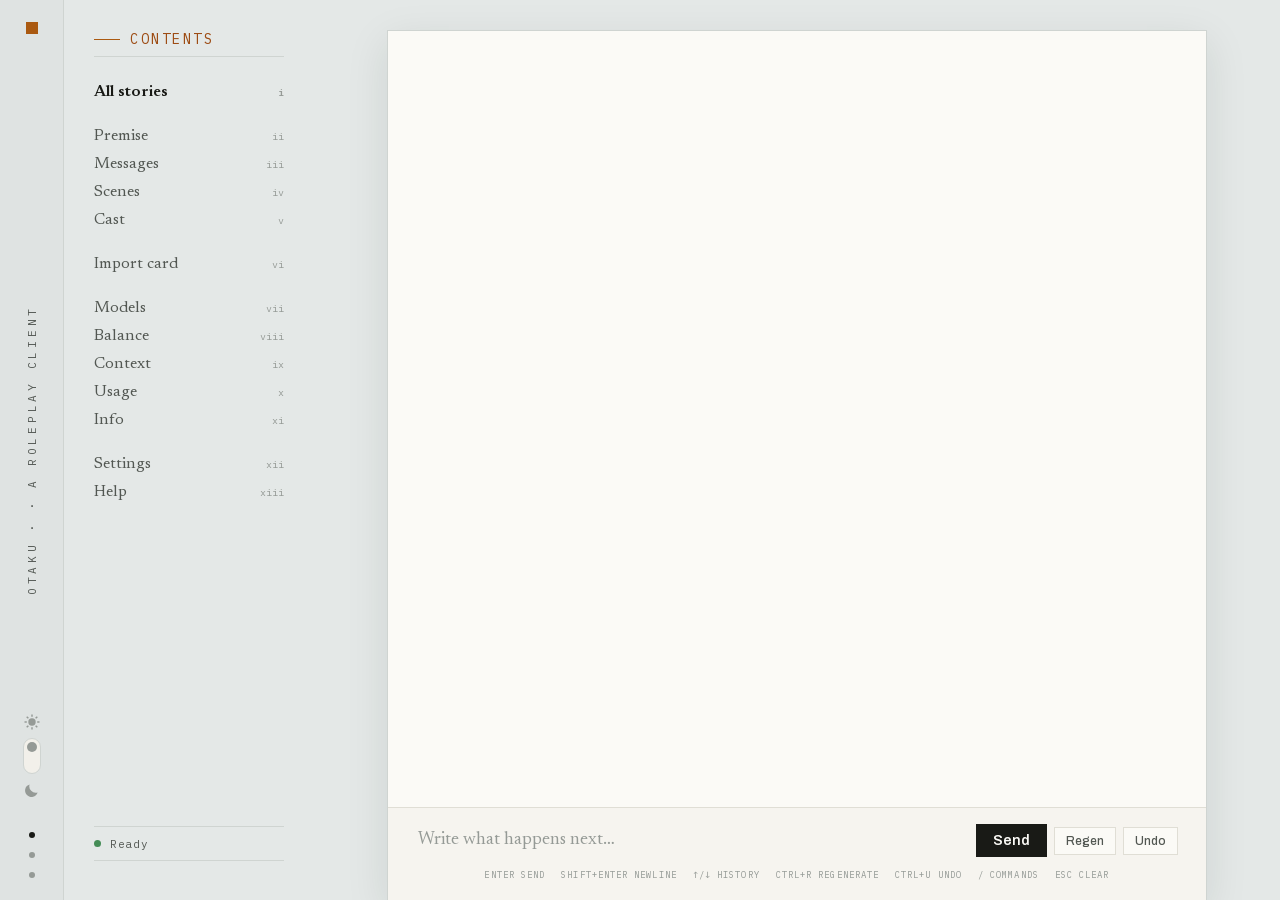
==== commit eb613297: "The tagline splits in two: a roleplay client inside the app, an LLM frontend for roleplay wherever i" ====
--- a/otaku/web/static/index.html
+++ b/otaku/web/static/index.html
@@ -28,7 +28,7 @@
 <div class="otk-app">
   <nav class="otk-spine" aria-label="Application">
     <span class="otk-spine__mark"></span>
-    <div class="otk-spine__name"><span>otaku · <span data-fact="version"></span> · a local narrator</span></div>
+    <div class="otk-spine__name"><span>otaku · <span data-fact="version"></span> · a roleplay client</span></div>
     <button type="button" class="otk-spine__toggle" id="otk-rail-toggle" aria-controls="otk-rail" aria-expanded="false">contents</button>
     <!-- the theme switch: sun above, moon below, the knob between; the words
          are drawn, the state is on <html> (docs/web_tokens.md) -->
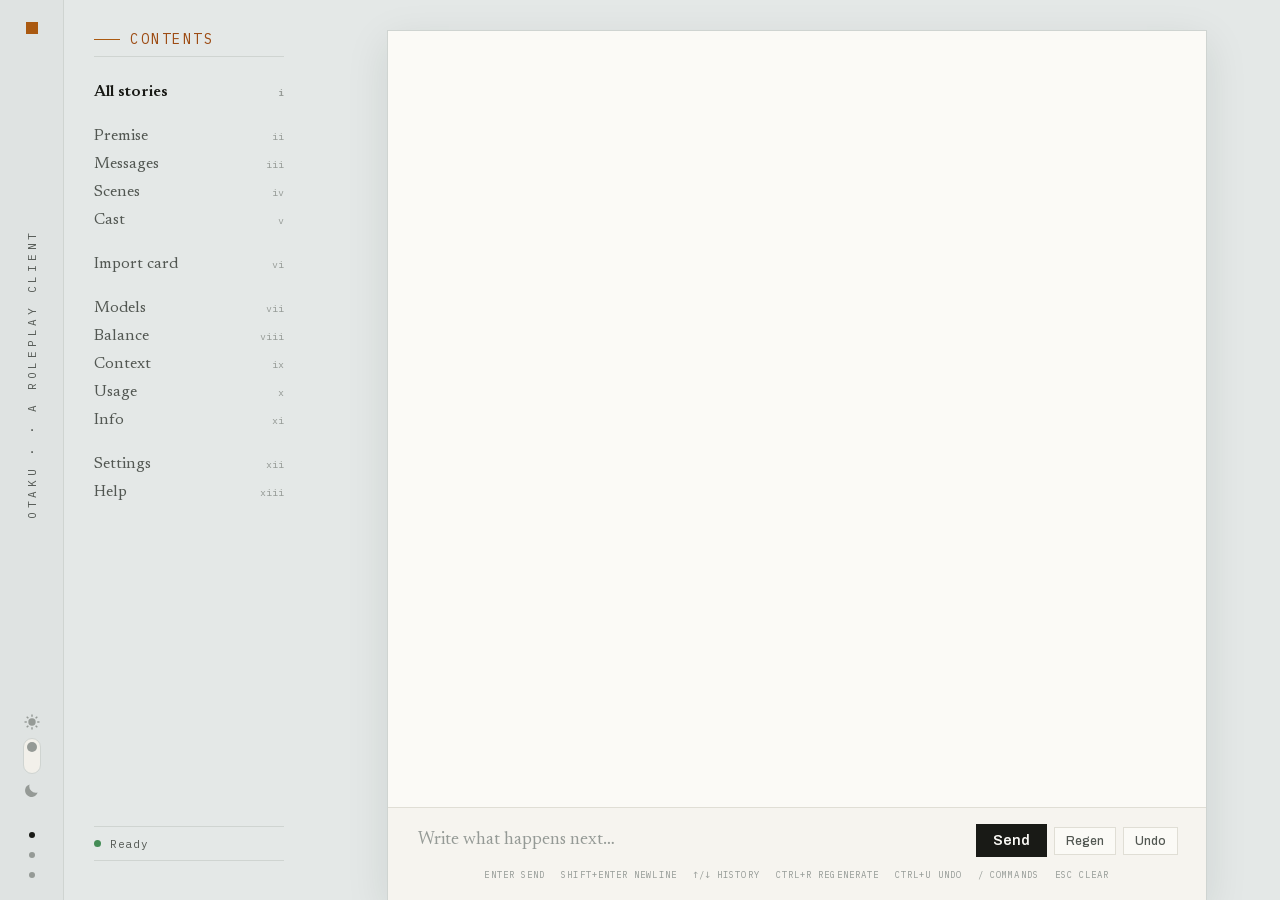
==== commit 4c4703c9: "The web UI's theme switch shows the theme in force and pins either way, so it works on a dark OS too" ====
--- a/otaku/web/static/index.html
+++ b/otaku/web/static/index.html
@@ -7,12 +7,13 @@
 <!-- The tab's mark: the accent square, and the greyed copy
      `shell.disconnected` swaps in when otaku stops. -->
 <link rel="icon" href="data:image/svg+xml,%3Csvg%20xmlns='http://www.w3.org/2000/svg'%20viewBox='0%200%2016%2016'%3E%3Crect%20x='3'%20y='3'%20width='10'%20height='10'%20fill='%23b06636'/%3E%3C/svg%3E" data-offline="data:image/svg+xml,%3Csvg%20xmlns='http://www.w3.org/2000/svg'%20viewBox='0%200%2016%2016'%3E%3Crect%20x='3'%20y='3'%20width='10'%20height='10'%20fill='%23a0a0a0'/%3E%3C/svg%3E">
-<!-- The reader's theme choice, applied before the first paint so a dark
-     page never flashes light: the switch in the spine keeps it in this
-     browser's storage, and `data-theme` on <html> is what the stylesheet
-     reads (docs/web_tokens.md). Inline on purpose — a module would run
-     after the first frame. -->
-<script>try { if (localStorage.getItem("otaku-theme") === "dark") document.documentElement.dataset.theme = "dark"; } catch (e) {}</script>
+<!-- The reader's theme pin, "dark" or "light", applied before the first
+     paint so a pinned page never flashes the other way: the switch in the
+     spine keeps it in this browser's storage, and `data-theme` on <html>
+     is what the stylesheet reads (docs/web_tokens.md); absent, the page
+     follows the OS. Inline on purpose — a module would run after the
+     first frame. -->
+<script>try { var t = localStorage.getItem("otaku-theme"); if (t === "dark" || t === "light") document.documentElement.dataset.theme = t; } catch (e) {}</script>
 <link rel="stylesheet" href="app.css">
 <!-- The reader's own styles, loaded last so anything in them wins. Served from
      the state dir (web/custom.css); an empty stylesheet when there is none. -->
--- a/otaku/web/static/app.css
+++ b/otaku/web/static/app.css
@@ -443,23 +443,24 @@
    ========================================================================== */
 .otk-app { display: grid; grid-template-columns: var(--otk-spine-w) var(--otk-rail-w) minmax(0, 1fr); height: 100dvh; overflow: hidden; }
 
-/* The name runs the spine's whole height behind everything else; the mark,
-   the toggle, the dots and the switch sit over it on the spine's own ground,
-   so the words pass under them rather than fight them for room. */
-.otk-spine { position: relative; display: flex; flex-direction: column; align-items: center; justify-content: space-between; padding: 22px 0; background: var(--otk-spine-bg); border-right: var(--otk-hair) solid var(--otk-line); }
-.otk-spine__mark { width: 12px; height: 12px; background: var(--otk-accent); flex: none; position: relative; z-index: 1; }
+/* The name takes what the mark above and the switch and dots below leave,
+   and sits centred in it — clipped on a short screen, never under them. */
+.otk-spine { display: flex; flex-direction: column; align-items: center; padding: 22px 0; background: var(--otk-spine-bg); border-right: var(--otk-hair) solid var(--otk-line); }
+.otk-spine__mark { width: 12px; height: 12px; background: var(--otk-accent); flex: none; }
 .otk-app.is-offline .otk-spine__mark { background: var(--otk-faint); }
-.otk-spine__name { position: absolute; inset: 0; overflow: hidden; display: flex; align-items: center; justify-content: center; }
-.otk-spine__name > span { writing-mode: vertical-rl; transform: rotate(180deg); white-space: nowrap; font-family: var(--otk-font-mono); font-size: var(--otk-size-label); letter-spacing: 0.34em; text-transform: uppercase; color: var(--otk-muted); }
-.otk-spine__toggle { flex: none; margin-top: 14px; display: none; position: relative; z-index: 1; background: var(--otk-spine-bg); font-family: var(--otk-font-mono); font-size: var(--otk-size-tag); letter-spacing: var(--otk-track-foot); text-transform: uppercase; color: var(--otk-muted); writing-mode: vertical-rl; padding: 8px 0; }
-.otk-spine__dots { display: flex; flex-direction: column; gap: 14px; align-items: center; padding-top: 16px; position: relative; z-index: 1; background: var(--otk-spine-bg); }
+.otk-spine__name { flex: 1; min-height: 0; overflow: hidden; display: flex; align-items: center; justify-content: center; }
+/* the spine's two words — the name, and the contents toggle once the rail
+   folds — are one line of type, read the same way: bottom to top */
+.otk-spine__name > span, .otk-spine__toggle { writing-mode: vertical-rl; transform: rotate(180deg); white-space: nowrap; font-family: var(--otk-font-mono); font-size: var(--otk-size-label); letter-spacing: 0.34em; text-transform: uppercase; color: var(--otk-muted); }
+.otk-spine__toggle { flex: none; margin: 14px 0 22px; display: none; padding: 8px 0; } /* the foot below it is the theme switch: room between the word and the sun */
+.otk-spine__dots { display: flex; flex-direction: column; gap: 14px; align-items: center; padding-top: 16px; }
 .otk-spine__dot { width: 6px; height: 6px; border-radius: 50%; background: var(--otk-faint); }
 .otk-spine__dot[aria-current="true"] { background: var(--otk-ink); }
 
 /* the theme switch lives in the spine's foot, above the story dots — app
    chrome with the app chrome. The spine is vertical, so the switch is too:
    sun above, moon below, the knob sliding between them. */
-.otk-theme { flex: none; display: flex; flex-direction: column; align-items: center; gap: 8px; padding-bottom: 18px; margin-top: auto; position: relative; z-index: 1; background: var(--otk-spine-bg); }
+.otk-theme { flex: none; display: flex; flex-direction: column; align-items: center; gap: 8px; padding-bottom: 18px; }
 .otk-theme__word { display: flex; line-height: 1; color: var(--otk-faint); }
 .otk-switch { position: relative; width: 18px; height: 36px; flex: none; padding: 0; background: var(--otk-well); border: var(--otk-hair) solid var(--otk-line); border-radius: 999px; cursor: pointer; }
 .otk-switch__knob { position: absolute; left: 3px; top: 3px; width: 10px; height: 10px; border-radius: 50%; background: var(--otk-faint); transition: top 120ms ease, background 120ms ease; }
@@ -1002,7 +1003,12 @@
   .otk-spine { display: flex; flex-direction: row; align-items: center; gap: 14px; height: 48px; padding: 0 14px; border-right: 0; border-bottom: var(--otk-hair) solid var(--otk-line); }
   .otk-spine__name, .otk-spine__dots { display: none; }
   .otk-theme { flex-direction: row; gap: 8px; margin: 0 0 0 auto; padding: 0; }
-  .otk-spine__toggle { writing-mode: horizontal-tb; margin: 0; }
+  /* the bar is horizontal, so the switch lies down too: sun left, moon right,
+     the knob sliding across instead of down */
+  .otk-switch { width: 36px; height: 18px; }
+  .otk-switch__knob { transition: left 120ms ease, background 120ms ease; }
+  .otk-switch[aria-checked="true"] .otk-switch__knob { top: 3px; left: 21px; }
+  .otk-spine__toggle { writing-mode: horizontal-tb; transform: none; margin: 0; }
   :root { --otk-page-pad: 24px; --otk-panel-pad: 16px; }
   .otk-app { grid-template-columns: minmax(0, 1fr); grid-template-rows: 48px minmax(0, 1fr); }
   .otk-spine { grid-column: 1; }
